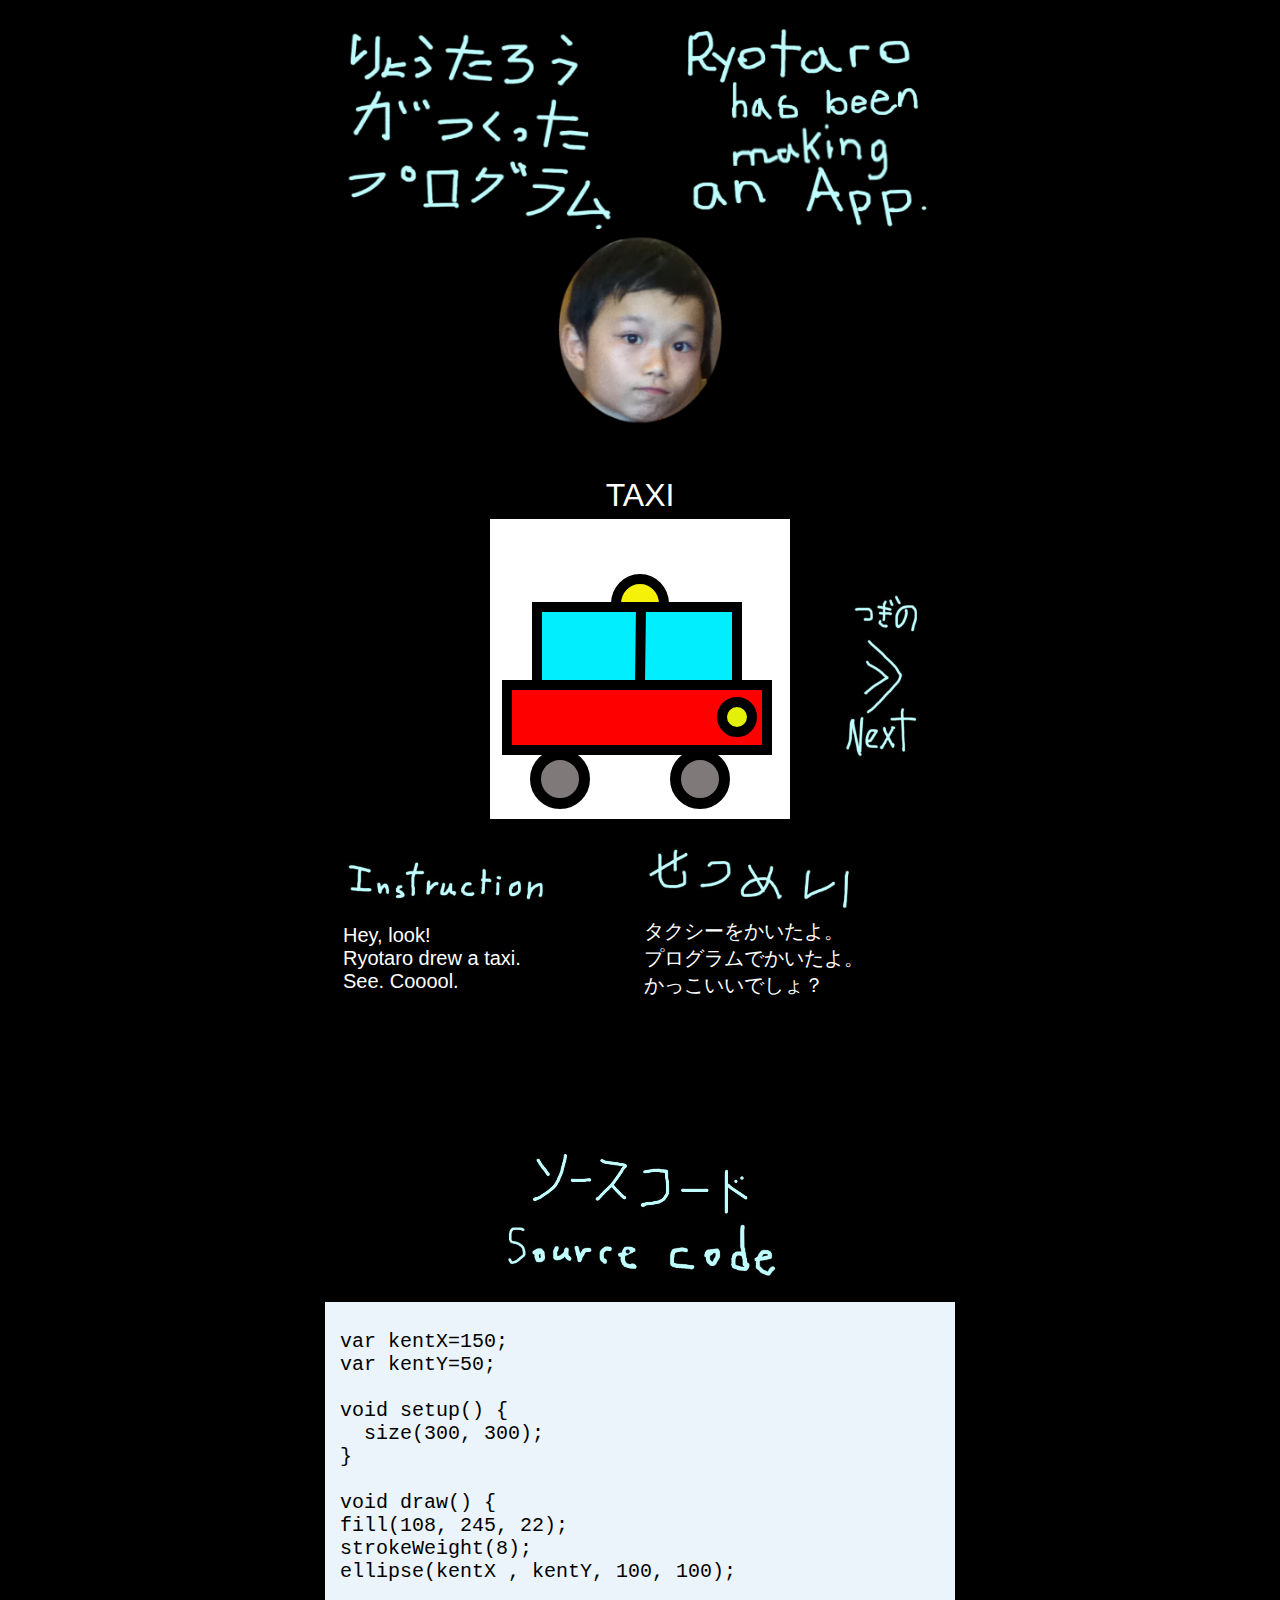
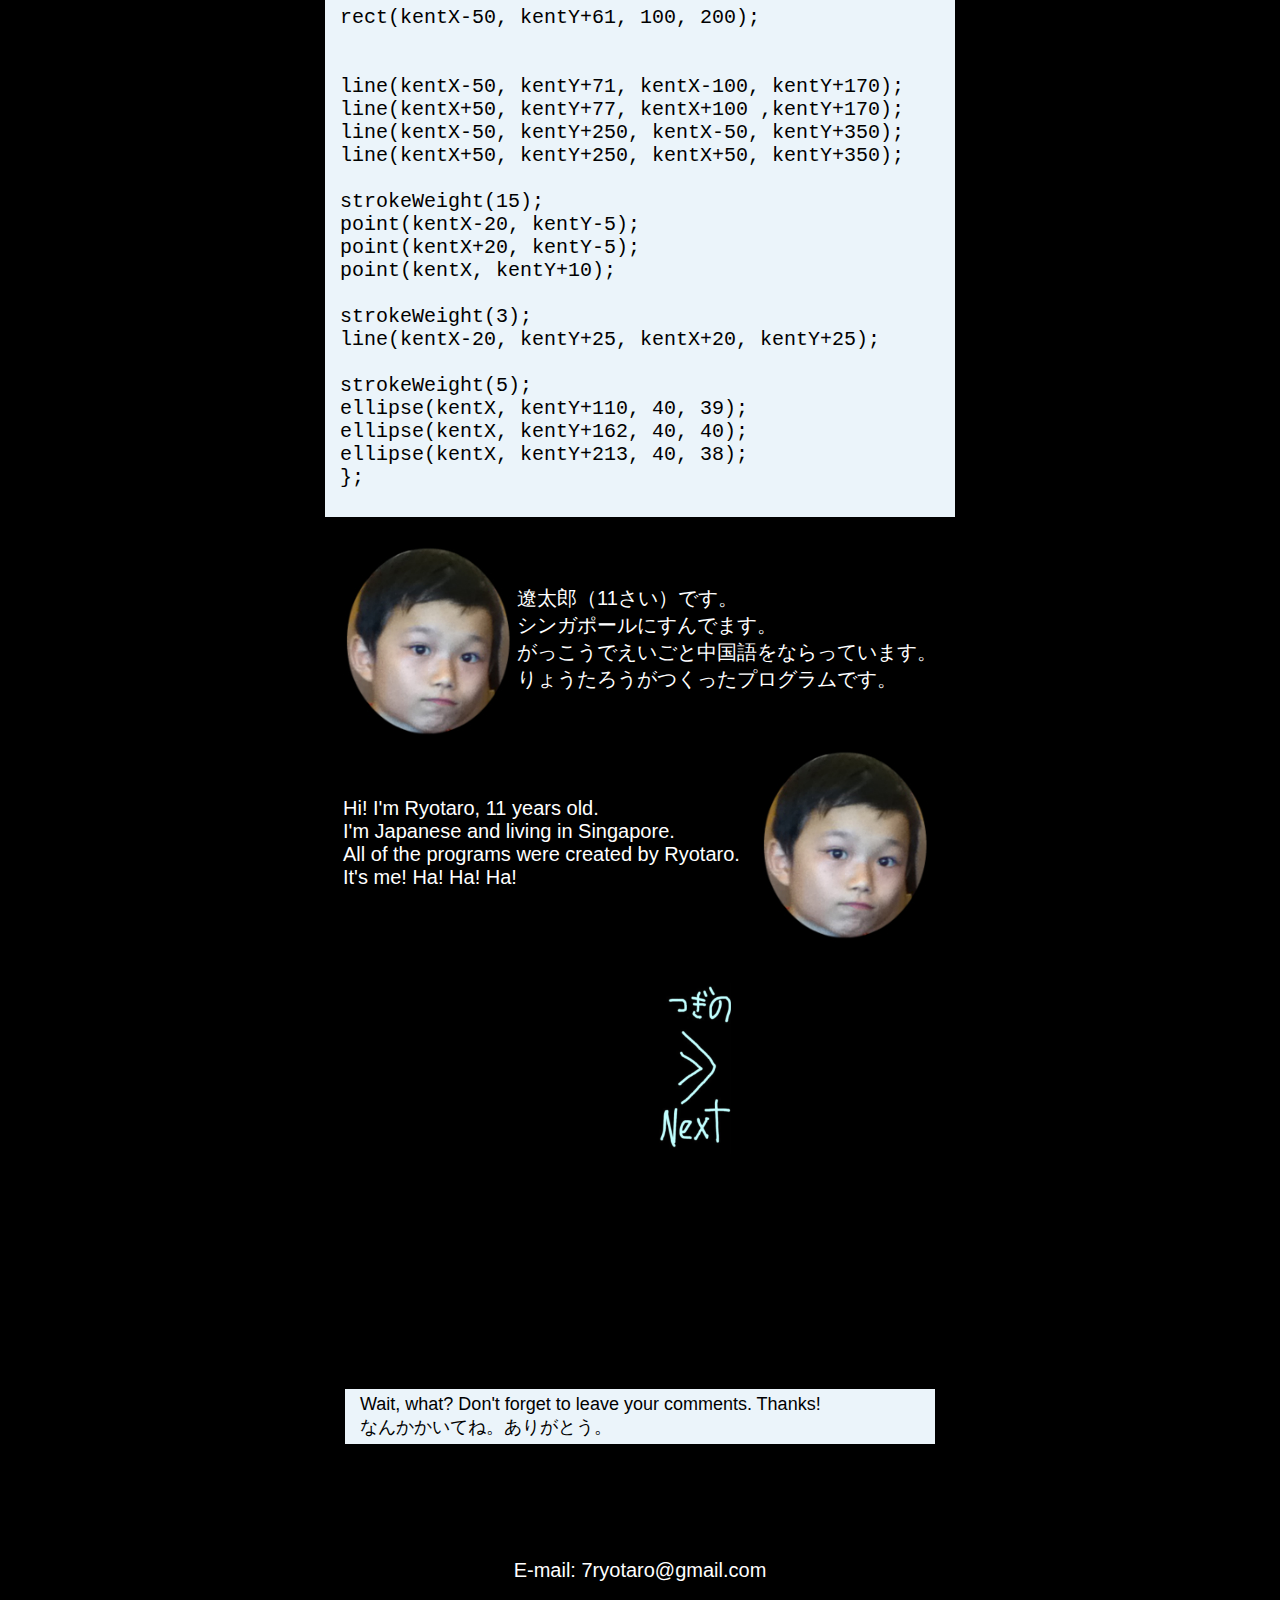
==== index.html @ 747b8746 "Update index.html" ====
<!DOCTYPE html PUBLIC "-//W3C//DTD XHTML 1.0 Transitional//EN" "http://www.w3.org/TR/xhtml1/DTD/xhtml1-transitional.dtd">
<html xmlns="http://www.w3.org/1999/xhtml">

<html>
<head>

<script async src="//pagead2.googlesyndication.com/pagead/js/adsbygoogle.js"></script>
<script>
  (adsbygoogle = window.adsbygoogle || []).push({
    google_ad_client: "ca-pub-7862148192867199",
    enable_page_level_ads: true
  });
</script>

<meta http-equiv="Content-Type" content="text/html; charset=UTF-8">
<script src="processing-1.4.1.js" type="text/javascript"></script>

<meta property="og:title" content="遼太郎（11さい）のつくったブログラム|Ryotaro has been making an App." />
<meta property="og:type" content="website" />
<meta property="og:url" content="http://7ryotaro.github.io/" />
<meta property="og:image" content="http://7ryotaro.github.io/ryotaro.jpg" />
<meta property="og:site_name" content="タクシー|TAXI" />
<meta property="og:description" content="遼太郎（９さい）のつくったブログラムだよ。|Ryotaro has been making an App. Let's take a look." />


<title>遼太郎（11さい）のつくったブログラム|Ryotaro has been making an App.</title>
</head>
<body bgcolor="#aaaaaa">

<div id="fb-root"></div>
<script>(function(d, s, id) {
  var js, fjs = d.getElementsByTagName(s)[0];
  if (d.getElementById(id)) return;
  js = d.createElement(s); js.id = id;
  js.src = "//connect.facebook.net/en_US/all.js#xfbml=1";
  fjs.parentNode.insertBefore(js, fjs);
}(document, 'script', 'facebook-jssdk'));</script>



<meta name="viewport" content="width=device-width, initial-scale=0.97, maximum-scale=0.97, user-scalable=no" />
<!-- iphone -->
<link href="style_iphone.css" rel="stylesheet" type="text/css" media="only screen and (min-width: 0px) and (max-width: 640px)" >

<link href="style_PC.css" rel="stylesheet" type="text/css" media="only screen and (min-width: 641px)" >

<!--[if IE]>
<link rel="stylesheet" type="text/css" href="style_IE.css">
<![endif]-->

<body link="#444444" vlink="#444444" alink="#ffffff">
<center>
<br>
<img src="title.png" class="title"><br>
<img src="ryotaro.jpg" class="Ryotaro">
<div class="p_title">TAXI</div>
</center>
<center>
<canvas datasrc="car1.pde" width="300" height="300"></canvas>

<br><br>
<table border="0" class="inst">
	<tr>
	<td class="instruction">
	<img src="instruction.png" class="img160">
	</td>
	<td class="border">
	</td>
	<td class="setsumei">
	<img src="setsumei.png" class="img160">
	</td>
	</tr>
	<tr>
	<td class="instruction">
	Hey, look!<br>
	Ryotaro drew a taxi.<br>
	See. Cooool.
	</td>
	<td class="border">
	</td>
	<td class="setsumei">
	タクシーをかいたよ。<br>
	プログラムでかいたよ。<br>
	かっこいいでしょ？
	</td>
	</tr>
</table>
</center>


<div class="section" id="orange">
	<div class="bdr">
	</div>
</div>
<div class="back">

</div>

<div class="next">
<a href="./2.html"><img src="next.png" class="i_nb"></a>
</div>
<br>
<center>
<script async src="//pagead2.googlesyndication.com/pagead/js/adsbygoogle.js"></script>
<!-- mobile -->
<ins class="adsbygoogle"
     style="display:inline-block;width:320px;height:100px"
     data-ad-client="ca-pub-7862148192867199"
     data-ad-slot="4728803460"></ins>
<script>
(adsbygoogle = window.adsbygoogle || []).push({});
</script>

<br><br>
<img src="sourcecodeJP.png"><br>
<img src="source-code.png"><br>
<pre class="code">

var kentX=150;
var kentY=50;

void setup() {
  size(300, 300);
}

void draw() {
fill(108, 245, 22);
strokeWeight(8);
ellipse(kentX , kentY, 100, 100);

rect(kentX-50, kentY+61, 100, 200);


line(kentX-50, kentY+71, kentX-100, kentY+170);
line(kentX+50, kentY+77, kentX+100 ,kentY+170);
line(kentX-50, kentY+250, kentX-50, kentY+350);
line(kentX+50, kentY+250, kentX+50, kentY+350);

strokeWeight(15);
point(kentX-20, kentY-5);
point(kentX+20, kentY-5);
point(kentX, kentY+10);

strokeWeight(3);
line(kentX-20, kentY+25, kentX+20, kentY+25);

strokeWeight(5);
ellipse(kentX, kentY+110, 40, 39);
ellipse(kentX, kentY+162, 40, 40);
ellipse(kentX, kentY+213, 40, 38);
};

</pre>

<table class="kentable">
	<tr>
		<td class="photo">
		<img src="ryotaro.jpg" class="Ryotaro">
		</td>
		<td class="comment">
		遼太郎（11さい）です。<BR>
		シンガポールにすんでます。<BR>
		がっこうでえいごと中国語をならっています。<BR>
		りょうたろうがつくったプログラムです。<BR>
		</td>
	</tr>
</table>
<table class="kentable">
	<tr>
		<td class="comment">
		Hi! I'm Ryotaro, 11 years old.<BR>
		I'm Japanese and living in Singapore.<BR>
		All of the programs were created by Ryotaro.<BR>
		It's me! Ha! Ha! Ha!<BR>
		</td>
		<td class="photo">
		<img src="ryotaro.jpg" class="Ryotaro">
		</td>
	</tr>
</table>

<div class="fb-like" data-href="http://7ryotaro.github.io/" data-layout="box_count" data-action="like" data-show-faces="true" data-share="false"></div>


<table>
	<tr>
		<td>
		
		</td>
		<td class="bdr2">
		</td>
		<td>
		<a href="./2.html"><img src="next.png" class="i_nb"></a>
		</td>
	</tr>
	<br>
</table>
<br><br>
<script async src="//pagead2.googlesyndication.com/pagead/js/adsbygoogle.js"></script>
<!-- mobile -->
<ins class="adsbygoogle"
     style="display:inline-block;width:320px;height:100px"
     data-ad-client="ca-pub-7862148192867199"
     data-ad-slot="4728803460"></ins>
<script>
(adsbygoogle = window.adsbygoogle || []).push({});
</script>

<br><br><br><br>
<div class="section" id="orange">
	<div class="cmm2">
Wait, what? Don't forget to leave your comments. Thanks!<br>
なんかかいてね。ありがとう。
	</div>
</div>
<br>
<div class="fb-comments" data-href="http://7ryotaro.github.io/" data-width="580" data-numposts="10" data-colorscheme="light"></div>

<br><br>
<!--
<a href="./index.html">1</a>
<a href="./2.html">2</a>
<a href="./3.html">3</a>
<a href="./4.html">4</a>
<a href="./5.html">5</a>
<a href="./6.html">6</a>
<a href="./7.html">7</a>
<a href="./8.html">8</a>
<a href="./9.html">9</a>
-->

<br><br>
E-mail: 7ryotaro@gmail.com
<br><br><br><br>
</center>

</center>


</body>
</html>
---- style_iphone.css ----
article, aside, details, figcaption, figure, footer, header, hgroup, nav, section { display: block; }
audio, canvas, video { display: inline-block; *display: inline; *zoom: 1; }
[hidden] { display: none; }

html { font-size: 100%; -webkit-text-size-adjust: 100%; -ms-text-size-adjust: 100%; height: 100%; width: 100%; min-width: 320px;}

html, button, input, select, textarea { font-family: "Arial Rounded MT Bold"; color: #222;
 }

body { margin: 0; background-color: #000000;
	font-family:"メイリオ", Meiryo,sans-serif,"ヒラギノ角ゴ ProN W3","Hiragino Kaku Gothic ProN","ヒラギノ角ゴ Pro W3","Hiragino Kaku Gothic Pro";
    font-size:20px;
    color: #8A0829;
    }


h1 {
	text-align: center;
	font-size: 40px;
	font-weight: normal; 
	font-style: normal;
	color: #8A0829;
}


.title {
	width: 300px;
}


.kento {
	width: 80px;
}

.p_title {
	text-align: center;
	font-size: 32px;
	font-weight: normal; 
	font-style: normal;
	color: #8A0829;
	padding-top: 50px;
	padding-bottom: 5px;
}


.back{
	position: absolute;
	top: 800px;
	left: 50%;
	margin-left: -140px;
}


.next{
	position: absolute;
	top: 800px;
	left: 50%;
	margin-left: 50px;
}

img.i_nb{
	width: 80px;
}

table.inst { 
	position: relative;
	width: 300px;
	top: 0px;
	border: 0px;
	}

table.inst td.instruction{
	width: 140px;
	font-size: 16px;
	vertical-align: top;
}

table.inst td.setsumei{
	width: 140px;
	font-size: 14px;
	vertical-align: top;
}

img.img160{
	width: 140px;
}

pre.code {
	width: 280px;
	color: #fff;
	text-align: left;
	font-size: 12px;
	background-color:#000000;
	padding: 5px 15px;
	}


.section#orange {
	width: 100%;
}


.bdr {
height: 160px;
}

table.kentable { 
	width: 300px;
	top: 0px;
	border: 0px;
	}

table.kentable td.photo{
	font-size: 14px;
}

table.kentable td.comment{
	font-size: 14px;
}

td.bdr2{
	width: 50px;
}

.cmm2 {
	background-color: #efefef;
	font-size: 14px;
	text-align: left;
	padding: 5px 15px;
	width: 260px;
}
---- style_PC.css ----
article, aside, details, figcaption, figure, footer, header, hgroup, nav, section { display: block; }
audio, canvas, video { display: inline-block; *display: inline; *zoom: 1; }
[hidden] { display: none; }

html { font-size: 100%; -webkit-text-size-adjust: 100%; -ms-text-size-adjust: 100%; height: 100%; width: 100%; min-width: 728px;}

html, button, input, select, textarea { font-family: "Arial Rounded MT Bold"; color: #222;
 }

body { margin: 0; background-color: #000000;
	font-family:"メイリオ", Meiryo,sans-serif,"ヒラギノ角ゴ ProN W3","Hiragino Kaku Gothic ProN","ヒラギノ角ゴ Pro W3","Hiragino Kaku Gothic Pro";
    font-size:20px;
    color: #ffffff;
    }


h1 {
	text-align: center;
	font-size: 40px;
	font-weight: normal; 
	font-style: normal;
	color: #ffffff;
}


.title {
	width: 616px;
}


.kento {
	width: 144px;
}

.p_title {
	text-align: center;
	font-size: 32px;
	font-weight: normal; 
	font-style: normal;
	color: #ffffff;
	padding-top: 50px;
	padding-bottom: 5px;
}


.back{
	position: absolute;
	top: 580px;
	left: 50%;
	margin-left: -300px;
	font-size: 20px;
}


.next{
	position: absolute;
	top: 580px;
	left: 50%;
	margin-left: 190px;
	font-size: 20px;
}


table.inst { 
	position: relative;
	width: 600px;
	top: 0px;
	border: 0px;
	}

table.inst td.instruction{
	width: 300px;
	font-size: 20px;
}

table.inst td.setsumei{
	width: 300px;
	font-size: 20px;
}

pre.code {
	width: 600px;
	color: #000;
	text-align: left;
	font-size: 20px;
	background-color:#EBF4FA;
	padding: 5px 15px;
	}

table.kentable { 
	width: 600px;
	top: 0px;
	border: 0px;
	}

table.kentable td.photo{
	font-size: 20px;
}

table.kentable td.comment{
	font-size: 20px;
}


td.bdr2{
	width: 100px;
}

.cmm2 {
	background-color: #EBF4FA;
	color: #000;
	font-size: 18px;
	text-align: left;
	padding: 5px 15px;
	width: 560px;
}
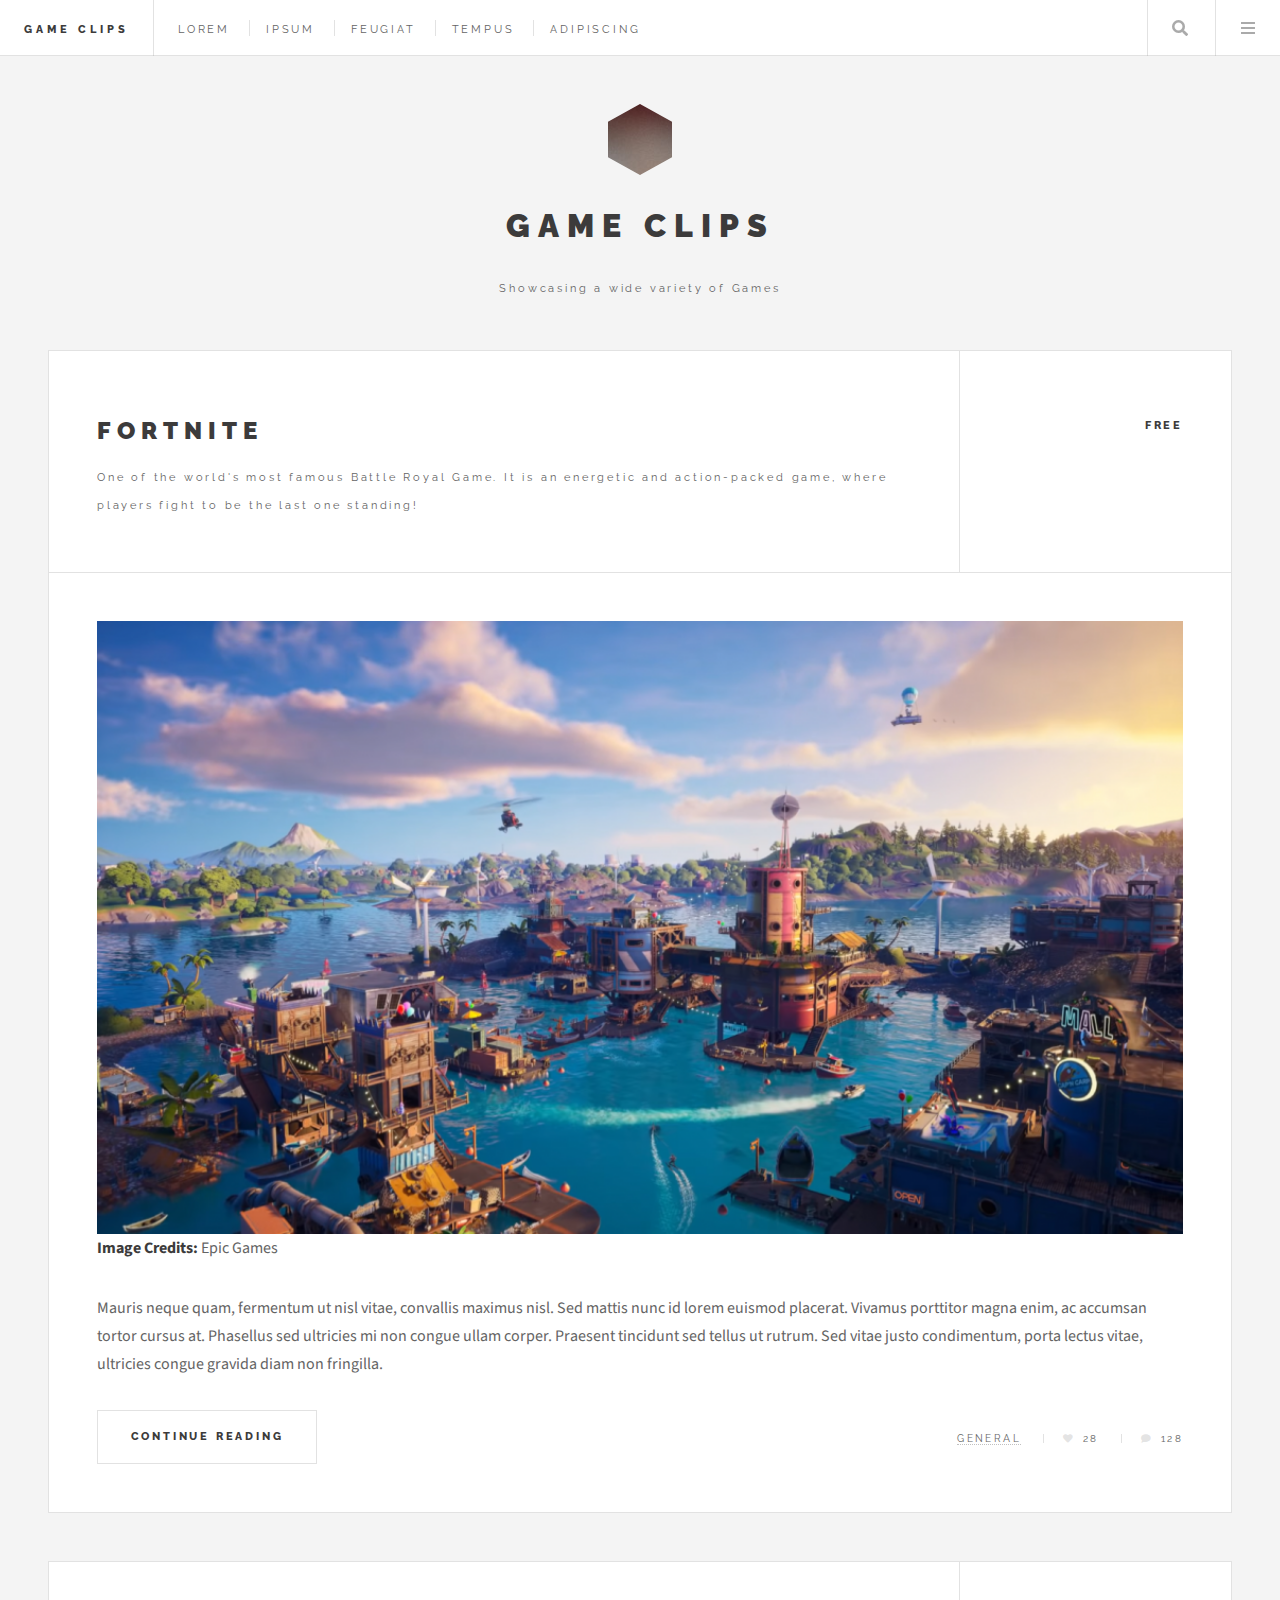
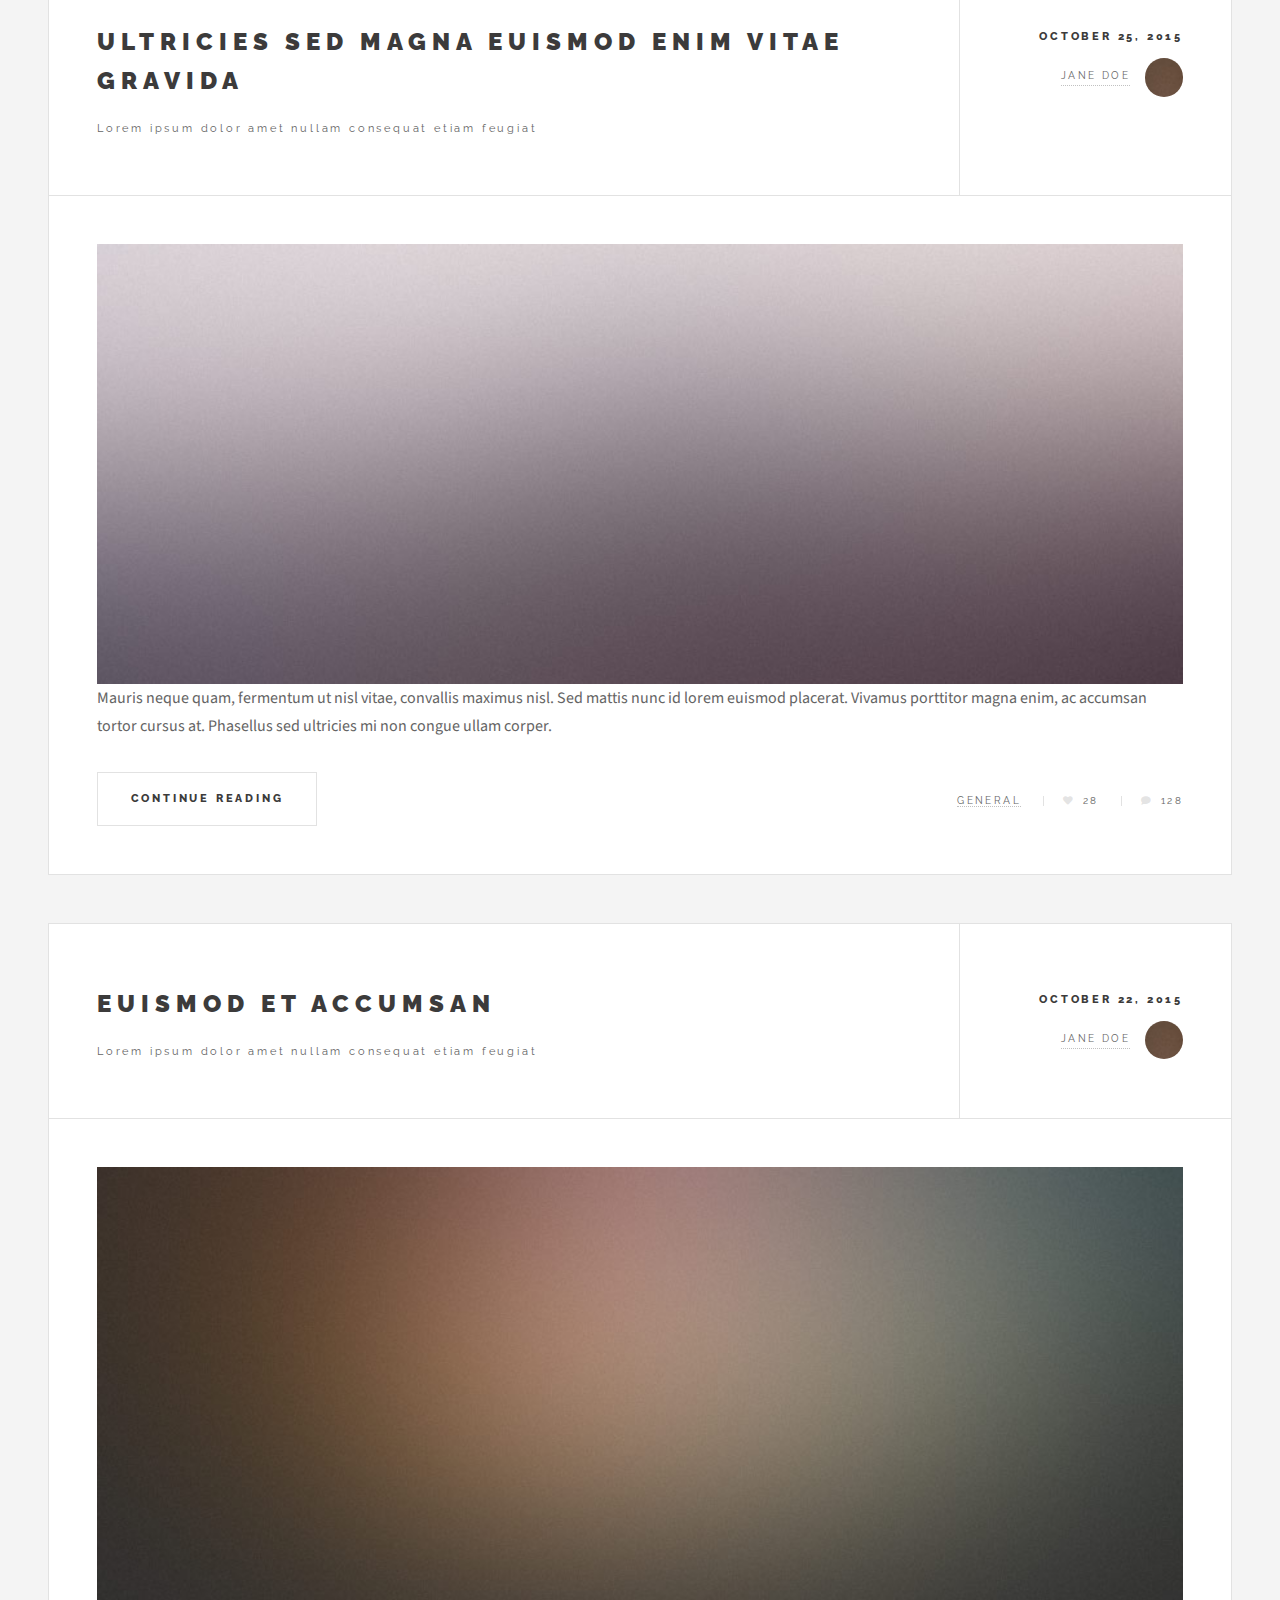
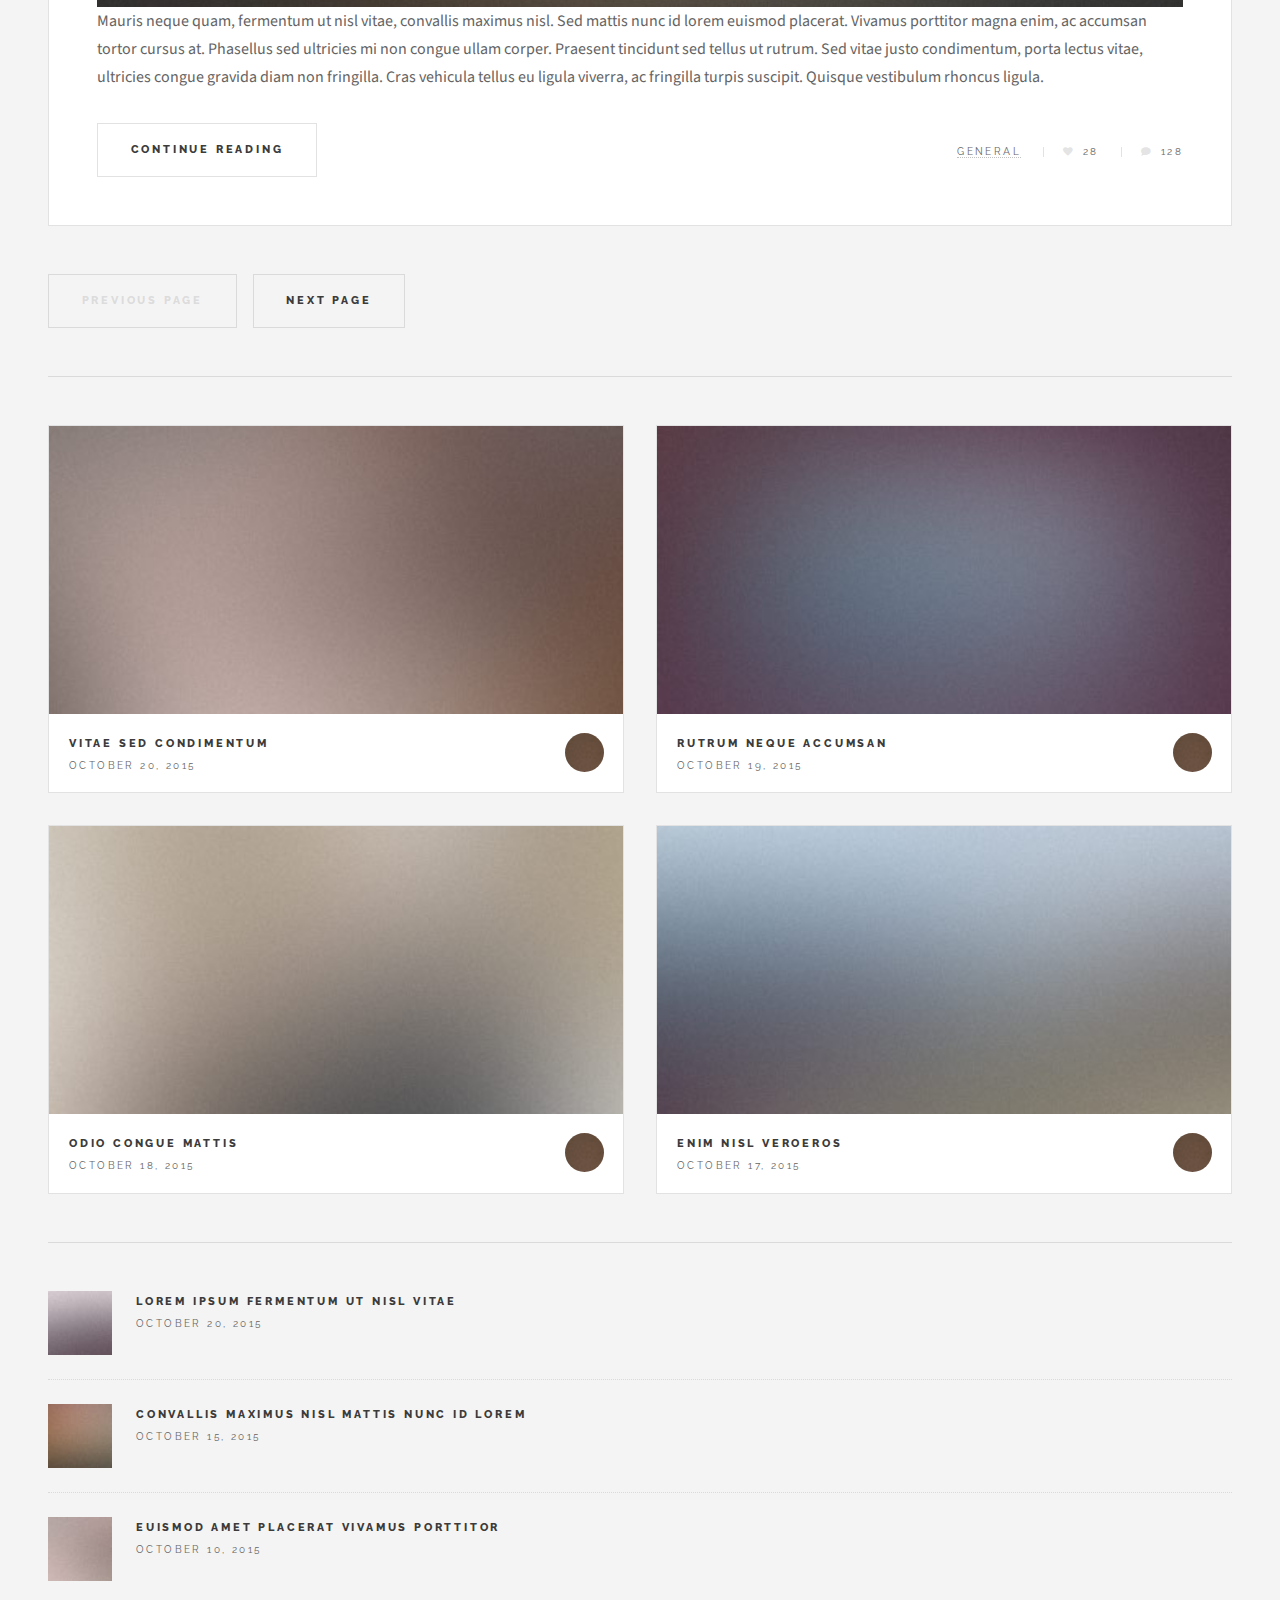
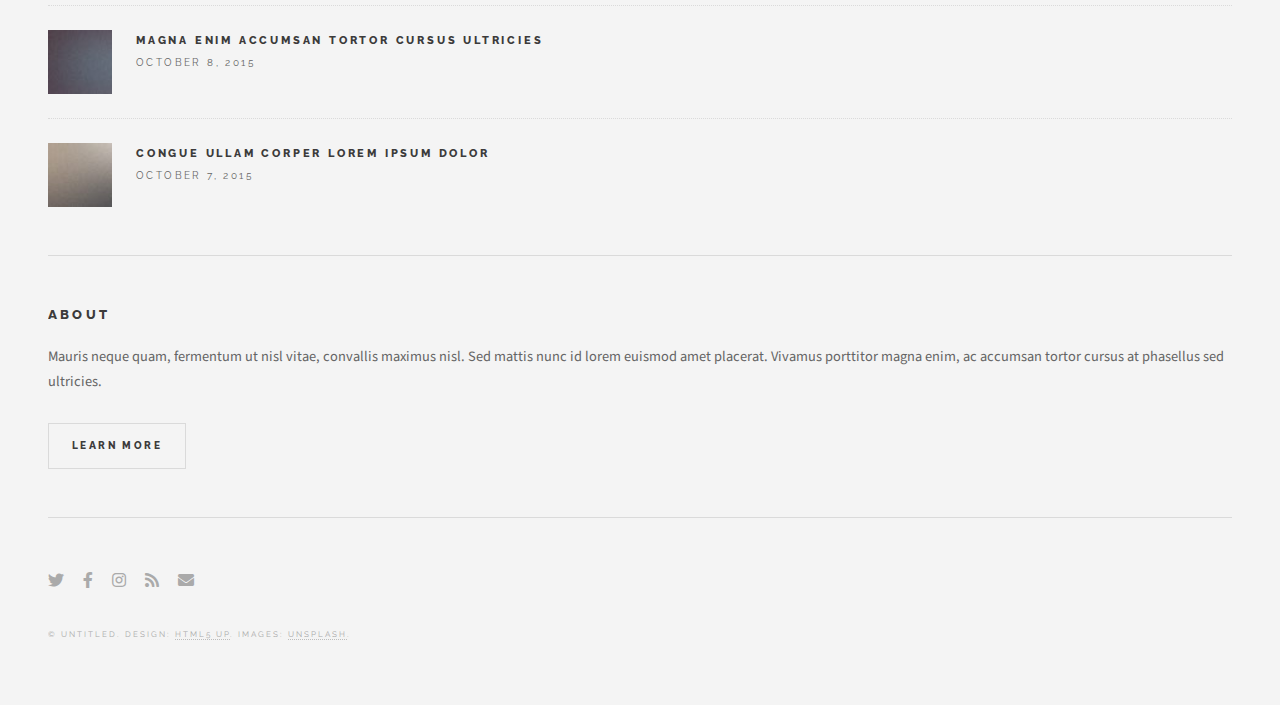
==== commit 78fc6a17: "Update Fortnite" ====
--- a/index.html
+++ b/index.html
@@ -1,242 +1,641 @@
-
-<!DOCTYPE html PUBLIC "-//W3C//DTD XHTML 1.0 Transitional//EN" "http://www.w3.org/TR/xhtml1/DTD/xhtml1-transitional.dtd">
-<html xmlns="http://www.w3.org/1999/xhtml">
-
+<!DOCTYPE HTML>
+<!--
+	Future Imperfect by HTML5 UP
+	html5up.net | @ajlkn
+	Free for personal and commercial use under the CCA 3.0 license (html5up.net/license)
+-->
 <html>
-<head>
-
-<script async src="//pagead2.googlesyndication.com/pagead/js/adsbygoogle.js"></script>
-<script>
-  (adsbygoogle = window.adsbygoogle || []).push({
-    google_ad_client: "ca-pub-7862148192867199",
-    enable_page_level_ads: true
-  });
-</script>
-
-<meta http-equiv="Content-Type" content="text/html; charset=UTF-8">
-<script src="processing-1.4.1.js" type="text/javascript"></script>
-
-<meta property="og:title" content="遼太郎（11さい）のつくったブログラム|Ryotaro has been making an App." />
-<meta property="og:type" content="website" />
-<meta property="og:url" content="http://7ryotaro.github.io/" />
-<meta property="og:image" content="http://7ryotaro.github.io/ryotaro.jpg" />
-<meta property="og:site_name" content="タクシー|TAXI" />
-<meta property="og:description" content="遼太郎（９さい）のつくったブログラムだよ。|Ryotaro has been making an App. Let's take a look." />
-
-
-<title>遼太郎（11さい）のつくったブログラム|Ryotaro has been making an App.</title>
-</head>
-<body bgcolor="#aaaaaa">
-
-<div id="fb-root"></div>
-<script>(function(d, s, id) {
-  var js, fjs = d.getElementsByTagName(s)[0];
-  if (d.getElementById(id)) return;
-  js = d.createElement(s); js.id = id;
-  js.src = "//connect.facebook.net/en_US/all.js#xfbml=1";
-  fjs.parentNode.insertBefore(js, fjs);
-}(document, 'script', 'facebook-jssdk'));</script>
-
-
-
-<meta name="viewport" content="width=device-width, initial-scale=0.97, maximum-scale=0.97, user-scalable=no" />
-<!-- iphone -->
-<link href="style_iphone.css" rel="stylesheet" type="text/css" media="only screen and (min-width: 0px) and (max-width: 640px)" >
-
-<link href="style_PC.css" rel="stylesheet" type="text/css" media="only screen and (min-width: 641px)" >
-
-<!--[if IE]>
-<link rel="stylesheet" type="text/css" href="style_IE.css">
-<![endif]-->
-
-<body link="#444444" vlink="#444444" alink="#ffffff">
-<center>
-<br>
-<img src="title.png" class="title"><br>
-<img src="ryotaro.jpg" class="Ryotaro">
-<div class="p_title">TAXI</div>
-</center>
-<center>
-<canvas datasrc="car1.pde" width="300" height="300"></canvas>
-
-<br><br>
-<table border="0" class="inst">
-	<tr>
-	<td class="instruction">
-	<img src="instruction.png" class="img160">
-	</td>
-	<td class="border">
-	</td>
-	<td class="setsumei">
-	<img src="setsumei.png" class="img160">
-	</td>
-	</tr>
-	<tr>
-	<td class="instruction">
-	Hey, look!<br>
-	Ryotaro drew a taxi.<br>
-	See. Cooool.
-	</td>
-	<td class="border">
-	</td>
-	<td class="setsumei">
-	タクシーをかいたよ。<br>
-	プログラムでかいたよ。<br>
-	かっこいいでしょ？
-	</td>
-	</tr>
-</table>
-</center>
-
-
-<div class="section" id="orange">
-	<div class="bdr">
-	</div>
-</div>
-<div class="back">
-
-</div>
-
-<div class="next">
-<a href="./2.html"><img src="next.png" class="i_nb"></a>
-</div>
-<br>
-<center>
-<script async src="//pagead2.googlesyndication.com/pagead/js/adsbygoogle.js"></script>
-<!-- mobile -->
-<ins class="adsbygoogle"
-     style="display:inline-block;width:320px;height:100px"
-     data-ad-client="ca-pub-7862148192867199"
-     data-ad-slot="4728803460"></ins>
-<script>
-(adsbygoogle = window.adsbygoogle || []).push({});
-</script>
-
-<br><br>
-<img src="sourcecodeJP.png"><br>
-<img src="source-code.png"><br>
-<pre class="code">
-
-var kentX=150;
-var kentY=50;
-
-void setup() {
-  size(300, 300);
+	<head>
+		<title>Game Clips</title>
+		<meta charset="utf-8" />
+		<meta name="viewport" content="width=device-width, initial-scale=1, user-scalable=no" />
+		<link rel="stylesheet" href="assets/css/main.css" />
+	</head>
+	<body class="is-preload">
+
+		<!-- Wrapper -->
+			<div id="wrapper">
+
+				<!-- Header -->
+					<header id="header">
+						<h1><a href="index.html">Game Clips</a></h1>
+						<nav class="links">
+							<ul>
+								<li><a href="#">Lorem</a></li>
+								<li><a href="#">Ipsum</a></li>
+								<li><a href="#">Feugiat</a></li>
+								<li><a href="#">Tempus</a></li>
+								<li><a href="#">Adipiscing</a></li>
+							</ul>
+						</nav>
+						<nav class="main">
+							<ul>
+								<li class="search">
+									<a class="fa-search" href="#search">Search</a>
+									<form id="search" method="get" action="#">
+										<input type="text" name="query" placeholder="Search" />
+									</form>
+								</li>
+								<li class="menu">
+									<a class="fa-bars" href="#menu">Menu</a>
+								</li>
+							</ul>
+						</nav>
+					</header>
+
+				<!-- Menu -->
+					<section id="menu">
+
+						<!-- Search -->
+							<section>
+								<form class="search" method="get" action="#">
+									<input type="text" name="query" placeholder="Search" />
+								</form>
+							</section>
+
+						<!-- Links -->
+							<section>
+								<ul class="links">
+									<li>
+										<a href="#">
+											<h3>Lorem ipsum</h3>
+											<p>Feugiat tempus veroeros dolor</p>
+										</a>
+									</li>
+									<li>
+										<a href="#">
+											<h3>Dolor sit amet</h3>
+											<p>Sed vitae justo condimentum</p>
+										</a>
+									</li>
+									<li>
+										<a href="#">
+											<h3>Feugiat veroeros</h3>
+											<p>Phasellus sed ultricies mi congue</p>
+										</a>
+									</li>
+									<li>
+										<a href="#">
+											<h3>Etiam sed consequat</h3>
+											<p>Porta lectus amet ultricies</p>
+										</a>
+									</li>
+								</ul>
+							</section>
+
+						<!-- Actions -->
+							<section>
+								<ul class="actions stacked">
+									<li><a href="#" class="button large fit">Log In</a></li>
+								</ul>
+							</section>
+
+					</section>
+
+				<!-- Main -->
+					<div id="main">
+
+						<!-- Post -->
+							<article class="post">
+								<header>
+									<div class="title">
+										<h2>Fortnite</h2>
+										<p>One of the world's most famous Battle Royal Game. It is an energetic and action-packed game, where players fight to be the last one standing!  </p>
+									</div>
+									<div class="meta">
+										<time class="published">Free</time>
+										
+									</div>
+								</header>
+								<a href="single.html" class="image featured"><img src="images/fnbg.png" alt="" /></a>
+								<p><b>Image Credits:</b> Epic Games</p>
+								<p>Mauris neque quam, fermentum ut nisl vitae, convallis maximus nisl. Sed mattis nunc id lorem euismod placerat. Vivamus porttitor magna enim, ac accumsan tortor cursus at. Phasellus sed ultricies mi non congue ullam corper. Praesent tincidunt sed tellus ut rutrum. Sed vitae justo condimentum, porta lectus vitae, ultricies congue gravida diam non fringilla.</p>
+								<footer>
+									<ul class="actions">
+										<li><a href="single.html" class="button large">Continue Reading</a></li>
+									</ul>
+									<ul class="stats">
+										<li><a href="#">General</a></li>
+										<li><a href="#" class="icon solid fa-heart">28</a></li>
+										<li><a href="#" class="icon solid fa-comment">128</a></li>
+									</ul>
+								</footer>
+							</article>
+
+						<!-- Post -->
+							<article class="post">
+								<header>
+									<div class="title">
+										<h2><a href="single.html">Ultricies sed magna euismod enim vitae gravida</a></h2>
+										<p>Lorem ipsum dolor amet nullam consequat etiam feugiat</p>
+									</div>
+									<div class="meta">
+										<time class="published" datetime="2015-10-25">October 25, 2015</time>
+										<a href="#" class="author"><span class="name">Jane Doe</span><img src="images/avatar.jpg" alt="" /></a>
+									</div>
+								</header>
+								<a href="single.html" class="image featured"><img src="images/pic02.jpg" alt="" /></a>
+								<p>Mauris neque quam, fermentum ut nisl vitae, convallis maximus nisl. Sed mattis nunc id lorem euismod placerat. Vivamus porttitor magna enim, ac accumsan tortor cursus at. Phasellus sed ultricies mi non congue ullam corper.</p>
+								<footer>
+									<ul class="actions">
+										<li><a href="single.html" class="button large">Continue Reading</a></li>
+									</ul>
+									<ul class="stats">
+										<li><a href="#">General</a></li>
+										<li><a href="#" class="icon solid fa-heart">28</a></li>
+										<li><a href="#" class="icon solid fa-comment">128</a></li>
+									</ul>
+								</footer>
+							</article>
+
+						<!-- Post -->
+							<article class="post">
+								<header>
+									<div class="title">
+										<h2><a href="single.html">Euismod et accumsan</a></h2>
+										<p>Lorem ipsum dolor amet nullam consequat etiam feugiat</p>
+									</div>
+									<div class="meta">
+										<time class="published" datetime="2015-10-22">October 22, 2015</time>
+										<a href="#" class="author"><span class="name">Jane Doe</span><img src="images/avatar.jpg" alt="" /></a>
+									</div>
+								</header>
+								<a href="single.html" class="image featured"><img src="images/pic03.jpg" alt="" /></a>
+								<p>Mauris neque quam, fermentum ut nisl vitae, convallis maximus nisl. Sed mattis nunc id lorem euismod placerat. Vivamus porttitor magna enim, ac accumsan tortor cursus at. Phasellus sed ultricies mi non congue ullam corper. Praesent tincidunt sed tellus ut rutrum. Sed vitae justo condimentum, porta lectus vitae, ultricies congue gravida diam non fringilla. Cras vehicula tellus eu ligula viverra, ac fringilla turpis suscipit. Quisque vestibulum rhoncus ligula.</p>
+								<footer>
+									<ul class="actions">
+										<li><a href="single.html" class="button large">Continue Reading</a></li>
+									</ul>
+									<ul class="stats">
+										<li><a href="#">General</a></li>
+										<li><a href="#" class="icon solid fa-heart">28</a></li>
+										<li><a href="#" class="icon solid fa-comment">128</a></li>
+									</ul>
+								</footer>
+							</article>
+
+						<!-- Post -->
+						<!--
+							<article class="post">
+								<header>
+									<div class="title">
+										<h2><a href="#">Elements</a></h2>
+										<p>Lorem ipsum dolor amet nullam consequat etiam feugiat</p>
+									</div>
+									<div class="meta">
+										<time class="published" datetime="2015-10-18">October 18, 2015</time>
+										<a href="#" class="author"><span class="name">Jane Doe</span><img src="images/avatar.jpg" alt="" /></a>
+									</div>
+								</header>
+
+								<section>
+									<h3>Text</h3>
+									<p>This is <b>bold</b> and this is <strong>strong</strong>. This is <i>italic</i> and this is <em>emphasized</em>.
+									This is <sup>superscript</sup> text and this is <sub>subscript</sub> text.
+									This is <u>underlined</u> and this is code: <code>for (;;) { ... }</code>. Finally, <a href="#">this is a link</a>.</p>
+									<hr />
+									<p>Nunc lacinia ante nunc ac lobortis. Interdum adipiscing gravida odio porttitor sem non mi integer non faucibus ornare mi ut ante amet placerat aliquet. Volutpat eu sed ante lacinia sapien lorem accumsan varius montes viverra nibh in adipiscing blandit tempus accumsan.</p>
+									<hr />
+									<h2>Heading Level 2</h2>
+									<h3>Heading Level 3</h3>
+									<h4>Heading Level 4</h4>
+									<hr />
+									<h4>Blockquote</h4>
+									<blockquote>Fringilla nisl. Donec accumsan interdum nisi, quis tincidunt felis sagittis eget tempus euismod. Vestibulum ante ipsum primis in faucibus vestibulum. Blandit adipiscing eu felis iaculis volutpat ac adipiscing accumsan faucibus. Vestibulum ante ipsum primis in faucibus lorem ipsum dolor sit amet nullam adipiscing eu felis.</blockquote>
+									<h4>Preformatted</h4>
+									<pre><code>i = 0;
+
+while (!deck.isInOrder()) {
+  print 'Iteration ' + i;
+  deck.shuffle();
+  i++;
 }
 
-void draw() {
-fill(108, 245, 22);
-strokeWeight(8);
-ellipse(kentX , kentY, 100, 100);
-
-rect(kentX-50, kentY+61, 100, 200);
-
-
-line(kentX-50, kentY+71, kentX-100, kentY+170);
-line(kentX+50, kentY+77, kentX+100 ,kentY+170);
-line(kentX-50, kentY+250, kentX-50, kentY+350);
-line(kentX+50, kentY+250, kentX+50, kentY+350);
-
-strokeWeight(15);
-point(kentX-20, kentY-5);
-point(kentX+20, kentY-5);
-point(kentX, kentY+10);
-
-strokeWeight(3);
-line(kentX-20, kentY+25, kentX+20, kentY+25);
-
-strokeWeight(5);
-ellipse(kentX, kentY+110, 40, 39);
-ellipse(kentX, kentY+162, 40, 40);
-ellipse(kentX, kentY+213, 40, 38);
-};
-
-</pre>
-
-<table class="kentable">
-	<tr>
-		<td class="photo">
-		<img src="ryotaro.jpg" class="Ryotaro">
-		</td>
-		<td class="comment">
-		遼太郎（11さい）です。<BR>
-		シンガポールにすんでます。<BR>
-		がっこうでえいごと中国語をならっています。<BR>
-		りょうたろうがつくったプログラムです。<BR>
-		</td>
-	</tr>
-</table>
-<table class="kentable">
-	<tr>
-		<td class="comment">
-		Hi! I'm Ryotaro, 11 years old.<BR>
-		I'm Japanese and living in Singapore.<BR>
-		All of the programs were created by Ryotaro.<BR>
-		It's me! Ha! Ha! Ha!<BR>
-		</td>
-		<td class="photo">
-		<img src="ryotaro.jpg" class="Ryotaro">
-		</td>
-	</tr>
-</table>
-
-<div class="fb-like" data-href="http://7ryotaro.github.io/" data-layout="box_count" data-action="like" data-show-faces="true" data-share="false"></div>
-
-
-<table>
-	<tr>
-		<td>
-		
-		</td>
-		<td class="bdr2">
-		</td>
-		<td>
-		<a href="./2.html"><img src="next.png" class="i_nb"></a>
-		</td>
-	</tr>
-	<br>
-</table>
-<br><br>
-<script async src="//pagead2.googlesyndication.com/pagead/js/adsbygoogle.js"></script>
-<!-- mobile -->
-<ins class="adsbygoogle"
-     style="display:inline-block;width:320px;height:100px"
-     data-ad-client="ca-pub-7862148192867199"
-     data-ad-slot="4728803460"></ins>
-<script>
-(adsbygoogle = window.adsbygoogle || []).push({});
-</script>
-
-<br><br><br><br>
-<div class="section" id="orange">
-	<div class="cmm2">
-Wait, what? Don't forget to leave your comments. Thanks!<br>
-なんかかいてね。ありがとう。
-	</div>
-</div>
-<br>
-<div class="fb-comments" data-href="http://7ryotaro.github.io/" data-width="580" data-numposts="10" data-colorscheme="light"></div>
-
-<br><br>
-<!--
-<a href="./index.html">1</a>
-<a href="./2.html">2</a>
-<a href="./3.html">3</a>
-<a href="./4.html">4</a>
-<a href="./5.html">5</a>
-<a href="./6.html">6</a>
-<a href="./7.html">7</a>
-<a href="./8.html">8</a>
-<a href="./9.html">9</a>
--->
-
-<br><br>
-E-mail: 7ryotaro@gmail.com
-<br><br><br><br>
-</center>
-
-</center>
-
-
-</body>
-</html>
+print 'It took ' + i + ' iterations to sort the deck.';</code></pre>
+								</section>
+
+								<section>
+									<h3>Lists</h3>
+									<div class="row">
+										<div class="col-6 col-12-medium">
+											<h4>Unordered</h4>
+											<ul>
+												<li>Dolor pulvinar etiam.</li>
+												<li>Sagittis adipiscing.</li>
+												<li>Felis enim feugiat.</li>
+											</ul>
+											<h4>Alternate</h4>
+											<ul class="alt">
+												<li>Dolor pulvinar etiam.</li>
+												<li>Sagittis adipiscing.</li>
+												<li>Felis enim feugiat.</li>
+											</ul>
+										</div>
+										<div class="col-6 col-12-medium">
+											<h4>Ordered</h4>
+											<ol>
+												<li>Dolor pulvinar etiam.</li>
+												<li>Etiam vel felis viverra.</li>
+												<li>Felis enim feugiat.</li>
+												<li>Dolor pulvinar etiam.</li>
+												<li>Etiam vel felis lorem.</li>
+												<li>Felis enim et feugiat.</li>
+											</ol>
+											<h4>Icons</h4>
+											<ul class="icons">
+												<li><a href="#" class="icon brands fa-twitter"><span class="label">Twitter</span></a></li>
+												<li><a href="#" class="icon brands fa-facebook-f"><span class="label">Facebook</span></a></li>
+												<li><a href="#" class="icon brands fa-instagram"><span class="label">Instagram</span></a></li>
+												<li><a href="#" class="icon brands fa-github"><span class="label">Github</span></a></li>
+											</ul>
+										</div>
+									</div>
+									<h3>Actions</h3>
+									<div class="row">
+										<div class="col-6 col-12-medium">
+											<ul class="actions">
+												<li><a href="#" class="button">Default</a></li>
+												<li><a href="#" class="button">Default</a></li>
+												<li><a href="#" class="button">Default</a></li>
+											</ul>
+											<ul class="actions small">
+												<li><a href="#" class="button small">Small</a></li>
+												<li><a href="#" class="button small">Small</a></li>
+												<li><a href="#" class="button small">Small</a></li>
+											</ul>
+											<ul class="actions stacked">
+												<li><a href="#" class="button">Default</a></li>
+												<li><a href="#" class="button">Default</a></li>
+												<li><a href="#" class="button">Default</a></li>
+											</ul>
+											<ul class="actions stacked">
+												<li><a href="#" class="button small">Small</a></li>
+												<li><a href="#" class="button small">Small</a></li>
+												<li><a href="#" class="button small">Small</a></li>
+											</ul>
+										</div>
+										<div class="col-6 col-12-medium">
+											<ul class="actions stacked">
+												<li><a href="#" class="button fit">Default</a></li>
+												<li><a href="#" class="button fit">Default</a></li>
+											</ul>
+											<ul class="actions stacked">
+												<li><a href="#" class="button small fit">Small</a></li>
+												<li><a href="#" class="button small fit">Small</a></li>
+											</ul>
+										</div>
+									</div>
+								</section>
+
+								<section>
+									<h3>Table</h3>
+									<h4>Default</h4>
+									<div class="table-wrapper">
+										<table>
+											<thead>
+												<tr>
+													<th>Name</th>
+													<th>Description</th>
+													<th>Price</th>
+												</tr>
+											</thead>
+											<tbody>
+												<tr>
+													<td>Item One</td>
+													<td>Ante turpis integer aliquet porttitor.</td>
+													<td>29.99</td>
+												</tr>
+												<tr>
+													<td>Item Two</td>
+													<td>Vis ac commodo adipiscing arcu aliquet.</td>
+													<td>19.99</td>
+												</tr>
+												<tr>
+													<td>Item Three</td>
+													<td> Morbi faucibus arcu accumsan lorem.</td>
+													<td>29.99</td>
+												</tr>
+												<tr>
+													<td>Item Four</td>
+													<td>Vitae integer tempus condimentum.</td>
+													<td>19.99</td>
+												</tr>
+												<tr>
+													<td>Item Five</td>
+													<td>Ante turpis integer aliquet porttitor.</td>
+													<td>29.99</td>
+												</tr>
+											</tbody>
+											<tfoot>
+												<tr>
+													<td colspan="2"></td>
+													<td>100.00</td>
+												</tr>
+											</tfoot>
+										</table>
+									</div>
+
+									<h4>Alternate</h4>
+									<div class="table-wrapper">
+										<table class="alt">
+											<thead>
+												<tr>
+													<th>Name</th>
+													<th>Description</th>
+													<th>Price</th>
+												</tr>
+											</thead>
+											<tbody>
+												<tr>
+													<td>Item One</td>
+													<td>Ante turpis integer aliquet porttitor.</td>
+													<td>29.99</td>
+												</tr>
+												<tr>
+													<td>Item Two</td>
+													<td>Vis ac commodo adipiscing arcu aliquet.</td>
+													<td>19.99</td>
+												</tr>
+												<tr>
+													<td>Item Three</td>
+													<td> Morbi faucibus arcu accumsan lorem.</td>
+													<td>29.99</td>
+												</tr>
+												<tr>
+													<td>Item Four</td>
+													<td>Vitae integer tempus condimentum.</td>
+													<td>19.99</td>
+												</tr>
+												<tr>
+													<td>Item Five</td>
+													<td>Ante turpis integer aliquet porttitor.</td>
+													<td>29.99</td>
+												</tr>
+											</tbody>
+											<tfoot>
+												<tr>
+													<td colspan="2"></td>
+													<td>100.00</td>
+												</tr>
+											</tfoot>
+										</table>
+									</div>
+								</section>
+
+								<section>
+									<h3>Buttons</h3>
+									<ul class="actions">
+										<li><a href="#" class="button large">Large</a></li>
+										<li><a href="#" class="button">Default</a></li>
+										<li><a href="#" class="button small">Small</a></li>
+									</ul>
+									<ul class="actions fit">
+										<li><a href="#" class="button fit">Fit</a></li>
+										<li><a href="#" class="button fit">Fit</a></li>
+										<li><a href="#" class="button fit">Fit</a></li>
+									</ul>
+									<ul class="actions fit small">
+										<li><a href="#" class="button fit small">Fit + Small</a></li>
+										<li><a href="#" class="button fit small">Fit + Small</a></li>
+										<li><a href="#" class="button fit small">Fit + Small</a></li>
+									</ul>
+									<ul class="actions">
+										<li><a href="#" class="button icon solid fa-download">Icon</a></li>
+										<li><a href="#" class="button icon solid fa-upload">Icon</a></li>
+										<li><a href="#" class="button icon solid fa-save">Icon</a></li>
+									</ul>
+									<ul class="actions">
+										<li><span class="button disabled">Disabled</span></li>
+										<li><span class="button disabled icon solid fa-download">Disabled</span></li>
+									</ul>
+								</section>
+
+								<section>
+									<h3>Form</h3>
+									<form method="post" action="#">
+										<div class="row gtr-uniform">
+											<div class="col-6 col-12-xsmall">
+												<input type="text" name="demo-name" id="demo-name" value="" placeholder="Name" />
+											</div>
+											<div class="col-6 col-12-xsmall">
+												<input type="email" name="demo-email" id="demo-email" value="" placeholder="Email" />
+											</div>
+											<div class="col-12">
+												<select name="demo-category" id="demo-category">
+													<option value="">- Category -</option>
+													<option value="1">Manufacturing</option>
+													<option value="1">Shipping</option>
+													<option value="1">Administration</option>
+													<option value="1">Human Resources</option>
+												</select>
+											</div>
+											<div class="col-4 col-12-small">
+												<input type="radio" id="demo-priority-low" name="demo-priority" checked>
+												<label for="demo-priority-low">Low</label>
+											</div>
+											<div class="col-4 col-12-small">
+												<input type="radio" id="demo-priority-normal" name="demo-priority">
+												<label for="demo-priority-normal">Normal</label>
+											</div>
+											<div class="col-4 col-12-small">
+												<input type="radio" id="demo-priority-high" name="demo-priority">
+												<label for="demo-priority-high">High</label>
+											</div>
+											<div class="col-6 col-12-small">
+												<input type="checkbox" id="demo-copy" name="demo-copy">
+												<label for="demo-copy">Email me a copy</label>
+											</div>
+											<div class="col-6 col-12-small">
+												<input type="checkbox" id="demo-human" name="demo-human" checked>
+												<label for="demo-human">Not a robot</label>
+											</div>
+											<div class="col-12">
+												<textarea name="demo-message" id="demo-message" placeholder="Enter your message" rows="6"></textarea>
+											</div>
+											<div class="col-12">
+												<ul class="actions">
+													<li><input type="submit" value="Send Message" /></li>
+													<li><input type="reset" value="Reset" /></li>
+												</ul>
+											</div>
+										</div>
+									</form>
+								</section>
+
+								<section>
+									<h3>Image</h3>
+									<h4>Fit</h4>
+									<div class="box alt">
+										<div class="row gtr-uniform">
+											<div class="col-12"><span class="image fit"><img src="images/pic02.jpg" alt="" /></span></div>
+											<div class="col-4"><span class="image fit"><img src="images/pic04.jpg" alt="" /></span></div>
+											<div class="col-4"><span class="image fit"><img src="images/pic05.jpg" alt="" /></span></div>
+											<div class="col-4"><span class="image fit"><img src="images/pic06.jpg" alt="" /></span></div>
+											<div class="col-4"><span class="image fit"><img src="images/pic06.jpg" alt="" /></span></div>
+											<div class="col-4"><span class="image fit"><img src="images/pic04.jpg" alt="" /></span></div>
+											<div class="col-4"><span class="image fit"><img src="images/pic05.jpg" alt="" /></span></div>
+											<div class="col-4"><span class="image fit"><img src="images/pic05.jpg" alt="" /></span></div>
+											<div class="col-4"><span class="image fit"><img src="images/pic06.jpg" alt="" /></span></div>
+											<div class="col-4"><span class="image fit"><img src="images/pic04.jpg" alt="" /></span></div>
+										</div>
+									</div>
+									<h4>Left &amp; Right</h4>
+									<p><span class="image left"><img src="images/pic07.jpg" alt="" /></span>Fringilla nisl. Donec accumsan interdum nisi, quis tincidunt felis sagittis eget. tempus euismod. Vestibulum ante ipsum primis in faucibus vestibulum. Blandit adipiscing eu felis iaculis volutpat ac adipiscing accumsan eu faucibus. Integer ac pellentesque praesent tincidunt felis sagittis eget. tempus euismod. Vestibulum ante ipsum primis in faucibus vestibulum. Blandit adipiscing eu felis iaculis volutpat ac adipiscing accumsan eu faucibus. Integer ac pellentesque praesent. Donec accumsan interdum nisi, quis tincidunt felis sagittis eget. tempus euismod. Vestibulum ante ipsum primis in faucibus vestibulum. Blandit adipiscing eu felis iaculis volutpat ac adipiscing accumsan eu faucibus. Integer ac pellentesque praesent tincidunt felis sagittis eget. tempus euismod. Vestibulum ante ipsum primis in faucibus vestibulum. Blandit adipiscing eu felis iaculis volutpat ac adipiscing accumsan eu faucibus. Integer ac pellentesque praesent. Blandit adipiscing eu felis iaculis volutpat ac adipiscing accumsan eu faucibus. Integer ac pellentesque praesent tincidunt felis sagittis eget. tempus euismod. Vestibulum ante ipsum primis in faucibus vestibulum. Blandit adipiscing eu felis iaculis volutpat ac adipiscing accumsan eu faucibus. Integer ac pellentesque praesent.</p>
+									<p><span class="image right"><img src="images/pic04.jpg" alt="" /></span>Fringilla nisl. Donec accumsan interdum nisi, quis tincidunt felis sagittis eget. tempus euismod. Vestibulum ante ipsum primis in faucibus vestibulum. Blandit adipiscing eu felis iaculis volutpat ac adipiscing accumsan eu faucibus. Integer ac pellentesque praesent tincidunt felis sagittis eget. tempus euismod. Vestibulum ante ipsum primis in faucibus vestibulum. Blandit adipiscing eu felis iaculis volutpat ac adipiscing accumsan eu faucibus. Integer ac pellentesque praesent. Donec accumsan interdum nisi, quis tincidunt felis sagittis eget. tempus euismod. Vestibulum ante ipsum primis in faucibus vestibulum. Blandit adipiscing eu felis iaculis volutpat ac adipiscing accumsan eu faucibus. Integer ac pellentesque praesent tincidunt felis sagittis eget. tempus euismod. Vestibulum ante ipsum primis in faucibus vestibulum. Blandit adipiscing eu felis iaculis volutpat ac adipiscing accumsan eu faucibus. Integer ac pellentesque praesent. Blandit adipiscing eu felis iaculis volutpat ac adipiscing accumsan eu faucibus. Integer ac pellentesque praesent tincidunt felis sagittis eget. tempus euismod. Vestibulum ante ipsum primis in faucibus vestibulum. Blandit adipiscing eu felis iaculis volutpat ac adipiscing accumsan eu faucibus. Integer ac pellentesque praesent.</p>
+								</section>
+
+							</article>
+						-->
+
+						<!-- Pagination -->
+							<ul class="actions pagination">
+								<li><a href="" class="disabled button large previous">Previous Page</a></li>
+								<li><a href="#" class="button large next">Next Page</a></li>
+							</ul>
+
+					</div>
+
+				<!-- Sidebar -->
+					<section id="sidebar">
+
+						<!-- Intro -->
+							<section id="intro">
+								<a href="#" class="logo"><img src="images/logo.jpg" alt="" /></a>
+								<header>
+									<h2>Game Clips</h2>
+									<p>Showcasing a wide variety of Games</p>
+								</header>
+							</section>
+
+						<!-- Mini Posts -->
+							<section>
+								<div class="mini-posts">
+
+									<!-- Mini Post -->
+										<article class="mini-post">
+											<header>
+												<h3><a href="single.html">Vitae sed condimentum</a></h3>
+												<time class="published" datetime="2015-10-20">October 20, 2015</time>
+												<a href="#" class="author"><img src="images/avatar.jpg" alt="" /></a>
+											</header>
+											<a href="single.html" class="image"><img src="images/pic04.jpg" alt="" /></a>
+										</article>
+
+									<!-- Mini Post -->
+										<article class="mini-post">
+											<header>
+												<h3><a href="single.html">Rutrum neque accumsan</a></h3>
+												<time class="published" datetime="2015-10-19">October 19, 2015</time>
+												<a href="#" class="author"><img src="images/avatar.jpg" alt="" /></a>
+											</header>
+											<a href="single.html" class="image"><img src="images/pic05.jpg" alt="" /></a>
+										</article>
+
+									<!-- Mini Post -->
+										<article class="mini-post">
+											<header>
+												<h3><a href="single.html">Odio congue mattis</a></h3>
+												<time class="published" datetime="2015-10-18">October 18, 2015</time>
+												<a href="#" class="author"><img src="images/avatar.jpg" alt="" /></a>
+											</header>
+											<a href="single.html" class="image"><img src="images/pic06.jpg" alt="" /></a>
+										</article>
+
+									<!-- Mini Post -->
+										<article class="mini-post">
+											<header>
+												<h3><a href="single.html">Enim nisl veroeros</a></h3>
+												<time class="published" datetime="2015-10-17">October 17, 2015</time>
+												<a href="#" class="author"><img src="images/avatar.jpg" alt="" /></a>
+											</header>
+											<a href="single.html" class="image"><img src="images/pic07.jpg" alt="" /></a>
+										</article>
+
+								</div>
+							</section>
+
+						<!-- Posts List -->
+							<section>
+								<ul class="posts">
+									<li>
+										<article>
+											<header>
+												<h3><a href="single.html">Lorem ipsum fermentum ut nisl vitae</a></h3>
+												<time class="published" datetime="2015-10-20">October 20, 2015</time>
+											</header>
+											<a href="single.html" class="image"><img src="images/pic08.jpg" alt="" /></a>
+										</article>
+									</li>
+									<li>
+										<article>
+											<header>
+												<h3><a href="single.html">Convallis maximus nisl mattis nunc id lorem</a></h3>
+												<time class="published" datetime="2015-10-15">October 15, 2015</time>
+											</header>
+											<a href="single.html" class="image"><img src="images/pic09.jpg" alt="" /></a>
+										</article>
+									</li>
+									<li>
+										<article>
+											<header>
+												<h3><a href="single.html">Euismod amet placerat vivamus porttitor</a></h3>
+												<time class="published" datetime="2015-10-10">October 10, 2015</time>
+											</header>
+											<a href="single.html" class="image"><img src="images/pic10.jpg" alt="" /></a>
+										</article>
+									</li>
+									<li>
+										<article>
+											<header>
+												<h3><a href="single.html">Magna enim accumsan tortor cursus ultricies</a></h3>
+												<time class="published" datetime="2015-10-08">October 8, 2015</time>
+											</header>
+											<a href="single.html" class="image"><img src="images/pic11.jpg" alt="" /></a>
+										</article>
+									</li>
+									<li>
+										<article>
+											<header>
+												<h3><a href="single.html">Congue ullam corper lorem ipsum dolor</a></h3>
+												<time class="published" datetime="2015-10-06">October 7, 2015</time>
+											</header>
+											<a href="single.html" class="image"><img src="images/pic12.jpg" alt="" /></a>
+										</article>
+									</li>
+								</ul>
+							</section>
+
+						<!-- About -->
+							<section class="blurb">
+								<h2>About</h2>
+								<p>Mauris neque quam, fermentum ut nisl vitae, convallis maximus nisl. Sed mattis nunc id lorem euismod amet placerat. Vivamus porttitor magna enim, ac accumsan tortor cursus at phasellus sed ultricies.</p>
+								<ul class="actions">
+									<li><a href="#" class="button">Learn More</a></li>
+								</ul>
+							</section>
+
+						<!-- Footer -->
+							<section id="footer">
+								<ul class="icons">
+									<li><a href="#" class="icon brands fa-twitter"><span class="label">Twitter</span></a></li>
+									<li><a href="#" class="icon brands fa-facebook-f"><span class="label">Facebook</span></a></li>
+									<li><a href="#" class="icon brands fa-instagram"><span class="label">Instagram</span></a></li>
+									<li><a href="#" class="icon solid fa-rss"><span class="label">RSS</span></a></li>
+									<li><a href="#" class="icon solid fa-envelope"><span class="label">Email</span></a></li>
+								</ul>
+								<p class="copyright">&copy; Untitled. Design: <a href="http://html5up.net">HTML5 UP</a>. Images: <a href="http://unsplash.com">Unsplash</a>.</p>
+							</section>
+
+					</section>
+
+			</div>
+
+		<!-- Scripts -->
+			<script src="assets/js/jquery.min.js"></script>
+			<script src="assets/js/browser.min.js"></script>
+			<script src="assets/js/breakpoints.min.js"></script>
+			<script src="assets/js/util.js"></script>
+			<script src="assets/js/main.js"></script>
+
+	</body>
+</html>--- a/assets/css/main.css
+++ b/assets/css/main.css
@@ -0,0 +1,3609 @@
+@import url(fontawesome-all.min.css);
+@import url("https://fonts.googleapis.com/css?family=Source+Sans+Pro:400,700|Raleway:400,800,900");
+
+/*
+	Future Imperfect by HTML5 UP
+	html5up.net | @ajlkn
+	Free for personal and commercial use under the CCA 3.0 license (html5up.net/license)
+*/
+
+html, body, div, span, applet, object,
+iframe, h1, h2, h3, h4, h5, h6, p, blockquote,
+pre, a, abbr, acronym, address, big, cite,
+code, del, dfn, em, img, ins, kbd, q, s, samp,
+small, strike, strong, sub, sup, tt, var, b,
+u, i, center, dl, dt, dd, ol, ul, li, fieldset,
+form, label, legend, table, caption, tbody,
+tfoot, thead, tr, th, td, article, aside,
+canvas, details, embed, figure, figcaption,
+footer, header, hgroup, menu, nav, output, ruby,
+section, summary, time, mark, audio, video {
+	margin: 0;
+	padding: 0;
+	border: 0;
+	font-size: 100%;
+	font: inherit;
+	vertical-align: baseline;}
+
+article, aside, details, figcaption, figure,
+footer, header, hgroup, menu, nav, section {
+	display: block;}
+
+body {
+	line-height: 1;
+}
+
+ol, ul {
+	list-style: none;
+}
+
+blockquote, q {
+	quotes: none;
+}
+
+	blockquote:before, blockquote:after, q:before, q:after {
+		content: '';
+		content: none;
+	}
+
+table {
+	border-collapse: collapse;
+	border-spacing: 0;
+}
+
+body {
+	-webkit-text-size-adjust: none;
+}
+
+mark {
+	background-color: transparent;
+	color: inherit;
+}
+
+input::-moz-focus-inner {
+	border: 0;
+	padding: 0;
+}
+
+input, select, textarea {
+	-moz-appearance: none;
+	-webkit-appearance: none;
+	-ms-appearance: none;
+	appearance: none;
+}
+
+/* Basic */
+
+	@-ms-viewport {
+		width: device-width;
+	}
+
+	body {
+		-ms-overflow-style: scrollbar;
+	}
+
+	@media screen and (max-width: 480px) {
+
+		html, body {
+			min-width: 320px;
+		}
+
+	}
+
+	html {
+		box-sizing: border-box;
+	}
+
+	*, *:before, *:after {
+		box-sizing: inherit;
+	}
+
+	body {
+		background: #f4f4f4;
+	}
+
+		body.is-preload *, body.is-preload *:before, body.is-preload *:after {
+			-moz-animation: none !important;
+			-webkit-animation: none !important;
+			-ms-animation: none !important;
+			animation: none !important;
+			-moz-transition: none !important;
+			-webkit-transition: none !important;
+			-ms-transition: none !important;
+			transition: none !important;
+		}
+
+/* Type */
+
+	body, input, select, textarea {
+		color: #646464;
+		font-family: "Source Sans Pro", Helvetica, sans-serif;
+		font-size: 14pt;
+		font-weight: 400;
+		line-height: 1.75;
+	}
+
+		@media screen and (max-width: 1680px) {
+
+			body, input, select, textarea {
+				font-size: 12pt;
+			}
+
+		}
+
+		@media screen and (max-width: 1280px) {
+
+			body, input, select, textarea {
+				font-size: 12pt;
+			}
+
+		}
+
+		@media screen and (max-width: 980px) {
+
+			body, input, select, textarea {
+				font-size: 12pt;
+			}
+
+		}
+
+		@media screen and (max-width: 736px) {
+
+			body, input, select, textarea {
+				font-size: 12pt;
+			}
+
+		}
+
+		@media screen and (max-width: 480px) {
+
+			body, input, select, textarea {
+				font-size: 12pt;
+			}
+
+		}
+
+	a {
+		-moz-transition: color 0.2s ease, border-bottom-color 0.2s ease;
+		-webkit-transition: color 0.2s ease, border-bottom-color 0.2s ease;
+		-ms-transition: color 0.2s ease, border-bottom-color 0.2s ease;
+		transition: color 0.2s ease, border-bottom-color 0.2s ease;
+		border-bottom: dotted 1px rgba(160, 160, 160, 0.65);
+		color: inherit;
+		text-decoration: none;
+	}
+
+		a:before {
+			-moz-transition: color 0.2s ease;
+			-webkit-transition: color 0.2s ease;
+			-ms-transition: color 0.2s ease;
+			transition: color 0.2s ease;
+		}
+
+		a:hover {
+			border-bottom-color: transparent;
+			color: #2ebaae !important;
+		}
+
+			a:hover:before {
+				color: #2ebaae !important;
+			}
+
+	strong, b {
+		color: #3c3b3b;
+		font-weight: 700;
+	}
+
+	em, i {
+		font-style: italic;
+	}
+
+	p {
+		margin: 0 0 2em 0;
+	}
+
+	h1, h2, h3, h4, h5, h6 {
+		color: #3c3b3b;
+		font-family: "Raleway", Helvetica, sans-serif;
+		font-weight: 800;
+		letter-spacing: 0.25em;
+		line-height: 1.65;
+		margin: 0 0 1em 0;
+		text-transform: uppercase;
+	}
+
+		h1 a, h2 a, h3 a, h4 a, h5 a, h6 a {
+			color: inherit;
+			border-bottom: 0;
+		}
+
+	h2 {
+		font-size: 1.1em;
+	}
+
+	h3 {
+		font-size: 0.9em;
+	}
+
+	h4 {
+		font-size: 0.7em;
+	}
+
+	h5 {
+		font-size: 0.7em;
+	}
+
+	h6 {
+		font-size: 0.7em;
+	}
+
+	sub {
+		font-size: 0.8em;
+		position: relative;
+		top: 0.5em;
+	}
+
+	sup {
+		font-size: 0.8em;
+		position: relative;
+		top: -0.5em;
+	}
+
+	blockquote {
+		border-left: solid 4px rgba(160, 160, 160, 0.3);
+		font-style: italic;
+		margin: 0 0 2em 0;
+		padding: 0.5em 0 0.5em 2em;
+	}
+
+	code {
+		background: rgba(160, 160, 160, 0.075);
+		border: solid 1px rgba(160, 160, 160, 0.3);
+		font-family: "Courier New", monospace;
+		font-size: 0.9em;
+		margin: 0 0.25em;
+		padding: 0.25em 0.65em;
+	}
+
+	pre {
+		-webkit-overflow-scrolling: touch;
+		font-family: "Courier New", monospace;
+		font-size: 0.9em;
+		margin: 0 0 2em 0;
+	}
+
+		pre code {
+			display: block;
+			line-height: 1.75em;
+			padding: 1em 1.5em;
+			overflow-x: auto;
+		}
+
+	hr {
+		border: 0;
+		border-bottom: solid 1px rgba(160, 160, 160, 0.3);
+		margin: 2em 0;
+	}
+
+		hr.major {
+			margin: 3em 0;
+		}
+
+	.align-left {
+		text-align: left;
+	}
+
+	.align-center {
+		text-align: center;
+	}
+
+	.align-right {
+		text-align: right;
+	}
+
+/* Row */
+
+	.row {
+		display: flex;
+		flex-wrap: wrap;
+		box-sizing: border-box;
+		align-items: stretch;
+	}
+
+		.row > * {
+			box-sizing: border-box;
+		}
+
+		.row.gtr-uniform > * > :last-child {
+			margin-bottom: 0;
+		}
+
+		.row.aln-left {
+			justify-content: flex-start;
+		}
+
+		.row.aln-center {
+			justify-content: center;
+		}
+
+		.row.aln-right {
+			justify-content: flex-end;
+		}
+
+		.row.aln-top {
+			align-items: flex-start;
+		}
+
+		.row.aln-middle {
+			align-items: center;
+		}
+
+		.row.aln-bottom {
+			align-items: flex-end;
+		}
+
+		.row > .imp {
+			order: -1;
+		}
+
+		.row > .col-1 {
+			width: 8.33333%;
+		}
+
+		.row > .off-1 {
+			margin-left: 8.33333%;
+		}
+
+		.row > .col-2 {
+			width: 16.66667%;
+		}
+
+		.row > .off-2 {
+			margin-left: 16.66667%;
+		}
+
+		.row > .col-3 {
+			width: 25%;
+		}
+
+		.row > .off-3 {
+			margin-left: 25%;
+		}
+
+		.row > .col-4 {
+			width: 33.33333%;
+		}
+
+		.row > .off-4 {
+			margin-left: 33.33333%;
+		}
+
+		.row > .col-5 {
+			width: 41.66667%;
+		}
+
+		.row > .off-5 {
+			margin-left: 41.66667%;
+		}
+
+		.row > .col-6 {
+			width: 50%;
+		}
+
+		.row > .off-6 {
+			margin-left: 50%;
+		}
+
+		.row > .col-7 {
+			width: 58.33333%;
+		}
+
+		.row > .off-7 {
+			margin-left: 58.33333%;
+		}
+
+		.row > .col-8 {
+			width: 66.66667%;
+		}
+
+		.row > .off-8 {
+			margin-left: 66.66667%;
+		}
+
+		.row > .col-9 {
+			width: 75%;
+		}
+
+		.row > .off-9 {
+			margin-left: 75%;
+		}
+
+		.row > .col-10 {
+			width: 83.33333%;
+		}
+
+		.row > .off-10 {
+			margin-left: 83.33333%;
+		}
+
+		.row > .col-11 {
+			width: 91.66667%;
+		}
+
+		.row > .off-11 {
+			margin-left: 91.66667%;
+		}
+
+		.row > .col-12 {
+			width: 100%;
+		}
+
+		.row > .off-12 {
+			margin-left: 100%;
+		}
+
+		.row.gtr-0 {
+			margin-top: 0;
+			margin-left: 0em;
+		}
+
+			.row.gtr-0 > * {
+				padding: 0 0 0 0em;
+			}
+
+			.row.gtr-0.gtr-uniform {
+				margin-top: 0em;
+			}
+
+				.row.gtr-0.gtr-uniform > * {
+					padding-top: 0em;
+				}
+
+		.row.gtr-25 {
+			margin-top: 0;
+			margin-left: -0.25em;
+		}
+
+			.row.gtr-25 > * {
+				padding: 0 0 0 0.25em;
+			}
+
+			.row.gtr-25.gtr-uniform {
+				margin-top: -0.25em;
+			}
+
+				.row.gtr-25.gtr-uniform > * {
+					padding-top: 0.25em;
+				}
+
+		.row.gtr-50 {
+			margin-top: 0;
+			margin-left: -0.5em;
+		}
+
+			.row.gtr-50 > * {
+				padding: 0 0 0 0.5em;
+			}
+
+			.row.gtr-50.gtr-uniform {
+				margin-top: -0.5em;
+			}
+
+				.row.gtr-50.gtr-uniform > * {
+					padding-top: 0.5em;
+				}
+
+		.row {
+			margin-top: 0;
+			margin-left: -1em;
+		}
+
+			.row > * {
+				padding: 0 0 0 1em;
+			}
+
+			.row.gtr-uniform {
+				margin-top: -1em;
+			}
+
+				.row.gtr-uniform > * {
+					padding-top: 1em;
+				}
+
+		.row.gtr-150 {
+			margin-top: 0;
+			margin-left: -1.5em;
+		}
+
+			.row.gtr-150 > * {
+				padding: 0 0 0 1.5em;
+			}
+
+			.row.gtr-150.gtr-uniform {
+				margin-top: -1.5em;
+			}
+
+				.row.gtr-150.gtr-uniform > * {
+					padding-top: 1.5em;
+				}
+
+		.row.gtr-200 {
+			margin-top: 0;
+			margin-left: -2em;
+		}
+
+			.row.gtr-200 > * {
+				padding: 0 0 0 2em;
+			}
+
+			.row.gtr-200.gtr-uniform {
+				margin-top: -2em;
+			}
+
+				.row.gtr-200.gtr-uniform > * {
+					padding-top: 2em;
+				}
+
+		@media screen and (max-width: 1680px) {
+
+			.row {
+				display: flex;
+				flex-wrap: wrap;
+				box-sizing: border-box;
+				align-items: stretch;
+			}
+
+				.row > * {
+					box-sizing: border-box;
+				}
+
+				.row.gtr-uniform > * > :last-child {
+					margin-bottom: 0;
+				}
+
+				.row.aln-left {
+					justify-content: flex-start;
+				}
+
+				.row.aln-center {
+					justify-content: center;
+				}
+
+				.row.aln-right {
+					justify-content: flex-end;
+				}
+
+				.row.aln-top {
+					align-items: flex-start;
+				}
+
+				.row.aln-middle {
+					align-items: center;
+				}
+
+				.row.aln-bottom {
+					align-items: flex-end;
+				}
+
+				.row > .imp-xlarge {
+					order: -1;
+				}
+
+				.row > .col-1-xlarge {
+					width: 8.33333%;
+				}
+
+				.row > .off-1-xlarge {
+					margin-left: 8.33333%;
+				}
+
+				.row > .col-2-xlarge {
+					width: 16.66667%;
+				}
+
+				.row > .off-2-xlarge {
+					margin-left: 16.66667%;
+				}
+
+				.row > .col-3-xlarge {
+					width: 25%;
+				}
+
+				.row > .off-3-xlarge {
+					margin-left: 25%;
+				}
+
+				.row > .col-4-xlarge {
+					width: 33.33333%;
+				}
+
+				.row > .off-4-xlarge {
+					margin-left: 33.33333%;
+				}
+
+				.row > .col-5-xlarge {
+					width: 41.66667%;
+				}
+
+				.row > .off-5-xlarge {
+					margin-left: 41.66667%;
+				}
+
+				.row > .col-6-xlarge {
+					width: 50%;
+				}
+
+				.row > .off-6-xlarge {
+					margin-left: 50%;
+				}
+
+				.row > .col-7-xlarge {
+					width: 58.33333%;
+				}
+
+				.row > .off-7-xlarge {
+					margin-left: 58.33333%;
+				}
+
+				.row > .col-8-xlarge {
+					width: 66.66667%;
+				}
+
+				.row > .off-8-xlarge {
+					margin-left: 66.66667%;
+				}
+
+				.row > .col-9-xlarge {
+					width: 75%;
+				}
+
+				.row > .off-9-xlarge {
+					margin-left: 75%;
+				}
+
+				.row > .col-10-xlarge {
+					width: 83.33333%;
+				}
+
+				.row > .off-10-xlarge {
+					margin-left: 83.33333%;
+				}
+
+				.row > .col-11-xlarge {
+					width: 91.66667%;
+				}
+
+				.row > .off-11-xlarge {
+					margin-left: 91.66667%;
+				}
+
+				.row > .col-12-xlarge {
+					width: 100%;
+				}
+
+				.row > .off-12-xlarge {
+					margin-left: 100%;
+				}
+
+				.row.gtr-0 {
+					margin-top: 0;
+					margin-left: 0em;
+				}
+
+					.row.gtr-0 > * {
+						padding: 0 0 0 0em;
+					}
+
+					.row.gtr-0.gtr-uniform {
+						margin-top: 0em;
+					}
+
+						.row.gtr-0.gtr-uniform > * {
+							padding-top: 0em;
+						}
+
+				.row.gtr-25 {
+					margin-top: 0;
+					margin-left: -0.25em;
+				}
+
+					.row.gtr-25 > * {
+						padding: 0 0 0 0.25em;
+					}
+
+					.row.gtr-25.gtr-uniform {
+						margin-top: -0.25em;
+					}
+
+						.row.gtr-25.gtr-uniform > * {
+							padding-top: 0.25em;
+						}
+
+				.row.gtr-50 {
+					margin-top: 0;
+					margin-left: -0.5em;
+				}
+
+					.row.gtr-50 > * {
+						padding: 0 0 0 0.5em;
+					}
+
+					.row.gtr-50.gtr-uniform {
+						margin-top: -0.5em;
+					}
+
+						.row.gtr-50.gtr-uniform > * {
+							padding-top: 0.5em;
+						}
+
+				.row {
+					margin-top: 0;
+					margin-left: -1em;
+				}
+
+					.row > * {
+						padding: 0 0 0 1em;
+					}
+
+					.row.gtr-uniform {
+						margin-top: -1em;
+					}
+
+						.row.gtr-uniform > * {
+							padding-top: 1em;
+						}
+
+				.row.gtr-150 {
+					margin-top: 0;
+					margin-left: -1.5em;
+				}
+
+					.row.gtr-150 > * {
+						padding: 0 0 0 1.5em;
+					}
+
+					.row.gtr-150.gtr-uniform {
+						margin-top: -1.5em;
+					}
+
+						.row.gtr-150.gtr-uniform > * {
+							padding-top: 1.5em;
+						}
+
+				.row.gtr-200 {
+					margin-top: 0;
+					margin-left: -2em;
+				}
+
+					.row.gtr-200 > * {
+						padding: 0 0 0 2em;
+					}
+
+					.row.gtr-200.gtr-uniform {
+						margin-top: -2em;
+					}
+
+						.row.gtr-200.gtr-uniform > * {
+							padding-top: 2em;
+						}
+
+		}
+
+		@media screen and (max-width: 1280px) {
+
+			.row {
+				display: flex;
+				flex-wrap: wrap;
+				box-sizing: border-box;
+				align-items: stretch;
+			}
+
+				.row > * {
+					box-sizing: border-box;
+				}
+
+				.row.gtr-uniform > * > :last-child {
+					margin-bottom: 0;
+				}
+
+				.row.aln-left {
+					justify-content: flex-start;
+				}
+
+				.row.aln-center {
+					justify-content: center;
+				}
+
+				.row.aln-right {
+					justify-content: flex-end;
+				}
+
+				.row.aln-top {
+					align-items: flex-start;
+				}
+
+				.row.aln-middle {
+					align-items: center;
+				}
+
+				.row.aln-bottom {
+					align-items: flex-end;
+				}
+
+				.row > .imp-large {
+					order: -1;
+				}
+
+				.row > .col-1-large {
+					width: 8.33333%;
+				}
+
+				.row > .off-1-large {
+					margin-left: 8.33333%;
+				}
+
+				.row > .col-2-large {
+					width: 16.66667%;
+				}
+
+				.row > .off-2-large {
+					margin-left: 16.66667%;
+				}
+
+				.row > .col-3-large {
+					width: 25%;
+				}
+
+				.row > .off-3-large {
+					margin-left: 25%;
+				}
+
+				.row > .col-4-large {
+					width: 33.33333%;
+				}
+
+				.row > .off-4-large {
+					margin-left: 33.33333%;
+				}
+
+				.row > .col-5-large {
+					width: 41.66667%;
+				}
+
+				.row > .off-5-large {
+					margin-left: 41.66667%;
+				}
+
+				.row > .col-6-large {
+					width: 50%;
+				}
+
+				.row > .off-6-large {
+					margin-left: 50%;
+				}
+
+				.row > .col-7-large {
+					width: 58.33333%;
+				}
+
+				.row > .off-7-large {
+					margin-left: 58.33333%;
+				}
+
+				.row > .col-8-large {
+					width: 66.66667%;
+				}
+
+				.row > .off-8-large {
+					margin-left: 66.66667%;
+				}
+
+				.row > .col-9-large {
+					width: 75%;
+				}
+
+				.row > .off-9-large {
+					margin-left: 75%;
+				}
+
+				.row > .col-10-large {
+					width: 83.33333%;
+				}
+
+				.row > .off-10-large {
+					margin-left: 83.33333%;
+				}
+
+				.row > .col-11-large {
+					width: 91.66667%;
+				}
+
+				.row > .off-11-large {
+					margin-left: 91.66667%;
+				}
+
+				.row > .col-12-large {
+					width: 100%;
+				}
+
+				.row > .off-12-large {
+					margin-left: 100%;
+				}
+
+				.row.gtr-0 {
+					margin-top: 0;
+					margin-left: 0em;
+				}
+
+					.row.gtr-0 > * {
+						padding: 0 0 0 0em;
+					}
+
+					.row.gtr-0.gtr-uniform {
+						margin-top: 0em;
+					}
+
+						.row.gtr-0.gtr-uniform > * {
+							padding-top: 0em;
+						}
+
+				.row.gtr-25 {
+					margin-top: 0;
+					margin-left: -0.25em;
+				}
+
+					.row.gtr-25 > * {
+						padding: 0 0 0 0.25em;
+					}
+
+					.row.gtr-25.gtr-uniform {
+						margin-top: -0.25em;
+					}
+
+						.row.gtr-25.gtr-uniform > * {
+							padding-top: 0.25em;
+						}
+
+				.row.gtr-50 {
+					margin-top: 0;
+					margin-left: -0.5em;
+				}
+
+					.row.gtr-50 > * {
+						padding: 0 0 0 0.5em;
+					}
+
+					.row.gtr-50.gtr-uniform {
+						margin-top: -0.5em;
+					}
+
+						.row.gtr-50.gtr-uniform > * {
+							padding-top: 0.5em;
+						}
+
+				.row {
+					margin-top: 0;
+					margin-left: -1em;
+				}
+
+					.row > * {
+						padding: 0 0 0 1em;
+					}
+
+					.row.gtr-uniform {
+						margin-top: -1em;
+					}
+
+						.row.gtr-uniform > * {
+							padding-top: 1em;
+						}
+
+				.row.gtr-150 {
+					margin-top: 0;
+					margin-left: -1.5em;
+				}
+
+					.row.gtr-150 > * {
+						padding: 0 0 0 1.5em;
+					}
+
+					.row.gtr-150.gtr-uniform {
+						margin-top: -1.5em;
+					}
+
+						.row.gtr-150.gtr-uniform > * {
+							padding-top: 1.5em;
+						}
+
+				.row.gtr-200 {
+					margin-top: 0;
+					margin-left: -2em;
+				}
+
+					.row.gtr-200 > * {
+						padding: 0 0 0 2em;
+					}
+
+					.row.gtr-200.gtr-uniform {
+						margin-top: -2em;
+					}
+
+						.row.gtr-200.gtr-uniform > * {
+							padding-top: 2em;
+						}
+
+		}
+
+		@media screen and (max-width: 980px) {
+
+			.row {
+				display: flex;
+				flex-wrap: wrap;
+				box-sizing: border-box;
+				align-items: stretch;
+			}
+
+				.row > * {
+					box-sizing: border-box;
+				}
+
+				.row.gtr-uniform > * > :last-child {
+					margin-bottom: 0;
+				}
+
+				.row.aln-left {
+					justify-content: flex-start;
+				}
+
+				.row.aln-center {
+					justify-content: center;
+				}
+
+				.row.aln-right {
+					justify-content: flex-end;
+				}
+
+				.row.aln-top {
+					align-items: flex-start;
+				}
+
+				.row.aln-middle {
+					align-items: center;
+				}
+
+				.row.aln-bottom {
+					align-items: flex-end;
+				}
+
+				.row > .imp-medium {
+					order: -1;
+				}
+
+				.row > .col-1-medium {
+					width: 8.33333%;
+				}
+
+				.row > .off-1-medium {
+					margin-left: 8.33333%;
+				}
+
+				.row > .col-2-medium {
+					width: 16.66667%;
+				}
+
+				.row > .off-2-medium {
+					margin-left: 16.66667%;
+				}
+
+				.row > .col-3-medium {
+					width: 25%;
+				}
+
+				.row > .off-3-medium {
+					margin-left: 25%;
+				}
+
+				.row > .col-4-medium {
+					width: 33.33333%;
+				}
+
+				.row > .off-4-medium {
+					margin-left: 33.33333%;
+				}
+
+				.row > .col-5-medium {
+					width: 41.66667%;
+				}
+
+				.row > .off-5-medium {
+					margin-left: 41.66667%;
+				}
+
+				.row > .col-6-medium {
+					width: 50%;
+				}
+
+				.row > .off-6-medium {
+					margin-left: 50%;
+				}
+
+				.row > .col-7-medium {
+					width: 58.33333%;
+				}
+
+				.row > .off-7-medium {
+					margin-left: 58.33333%;
+				}
+
+				.row > .col-8-medium {
+					width: 66.66667%;
+				}
+
+				.row > .off-8-medium {
+					margin-left: 66.66667%;
+				}
+
+				.row > .col-9-medium {
+					width: 75%;
+				}
+
+				.row > .off-9-medium {
+					margin-left: 75%;
+				}
+
+				.row > .col-10-medium {
+					width: 83.33333%;
+				}
+
+				.row > .off-10-medium {
+					margin-left: 83.33333%;
+				}
+
+				.row > .col-11-medium {
+					width: 91.66667%;
+				}
+
+				.row > .off-11-medium {
+					margin-left: 91.66667%;
+				}
+
+				.row > .col-12-medium {
+					width: 100%;
+				}
+
+				.row > .off-12-medium {
+					margin-left: 100%;
+				}
+
+				.row.gtr-0 {
+					margin-top: 0;
+					margin-left: 0em;
+				}
+
+					.row.gtr-0 > * {
+						padding: 0 0 0 0em;
+					}
+
+					.row.gtr-0.gtr-uniform {
+						margin-top: 0em;
+					}
+
+						.row.gtr-0.gtr-uniform > * {
+							padding-top: 0em;
+						}
+
+				.row.gtr-25 {
+					margin-top: 0;
+					margin-left: -0.25em;
+				}
+
+					.row.gtr-25 > * {
+						padding: 0 0 0 0.25em;
+					}
+
+					.row.gtr-25.gtr-uniform {
+						margin-top: -0.25em;
+					}
+
+						.row.gtr-25.gtr-uniform > * {
+							padding-top: 0.25em;
+						}
+
+				.row.gtr-50 {
+					margin-top: 0;
+					margin-left: -0.5em;
+				}
+
+					.row.gtr-50 > * {
+						padding: 0 0 0 0.5em;
+					}
+
+					.row.gtr-50.gtr-uniform {
+						margin-top: -0.5em;
+					}
+
+						.row.gtr-50.gtr-uniform > * {
+							padding-top: 0.5em;
+						}
+
+				.row {
+					margin-top: 0;
+					margin-left: -1em;
+				}
+
+					.row > * {
+						padding: 0 0 0 1em;
+					}
+
+					.row.gtr-uniform {
+						margin-top: -1em;
+					}
+
+						.row.gtr-uniform > * {
+							padding-top: 1em;
+						}
+
+				.row.gtr-150 {
+					margin-top: 0;
+					margin-left: -1.5em;
+				}
+
+					.row.gtr-150 > * {
+						padding: 0 0 0 1.5em;
+					}
+
+					.row.gtr-150.gtr-uniform {
+						margin-top: -1.5em;
+					}
+
+						.row.gtr-150.gtr-uniform > * {
+							padding-top: 1.5em;
+						}
+
+				.row.gtr-200 {
+					margin-top: 0;
+					margin-left: -2em;
+				}
+
+					.row.gtr-200 > * {
+						padding: 0 0 0 2em;
+					}
+
+					.row.gtr-200.gtr-uniform {
+						margin-top: -2em;
+					}
+
+						.row.gtr-200.gtr-uniform > * {
+							padding-top: 2em;
+						}
+
+		}
+
+		@media screen and (max-width: 736px) {
+
+			.row {
+				display: flex;
+				flex-wrap: wrap;
+				box-sizing: border-box;
+				align-items: stretch;
+			}
+
+				.row > * {
+					box-sizing: border-box;
+				}
+
+				.row.gtr-uniform > * > :last-child {
+					margin-bottom: 0;
+				}
+
+				.row.aln-left {
+					justify-content: flex-start;
+				}
+
+				.row.aln-center {
+					justify-content: center;
+				}
+
+				.row.aln-right {
+					justify-content: flex-end;
+				}
+
+				.row.aln-top {
+					align-items: flex-start;
+				}
+
+				.row.aln-middle {
+					align-items: center;
+				}
+
+				.row.aln-bottom {
+					align-items: flex-end;
+				}
+
+				.row > .imp-small {
+					order: -1;
+				}
+
+				.row > .col-1-small {
+					width: 8.33333%;
+				}
+
+				.row > .off-1-small {
+					margin-left: 8.33333%;
+				}
+
+				.row > .col-2-small {
+					width: 16.66667%;
+				}
+
+				.row > .off-2-small {
+					margin-left: 16.66667%;
+				}
+
+				.row > .col-3-small {
+					width: 25%;
+				}
+
+				.row > .off-3-small {
+					margin-left: 25%;
+				}
+
+				.row > .col-4-small {
+					width: 33.33333%;
+				}
+
+				.row > .off-4-small {
+					margin-left: 33.33333%;
+				}
+
+				.row > .col-5-small {
+					width: 41.66667%;
+				}
+
+				.row > .off-5-small {
+					margin-left: 41.66667%;
+				}
+
+				.row > .col-6-small {
+					width: 50%;
+				}
+
+				.row > .off-6-small {
+					margin-left: 50%;
+				}
+
+				.row > .col-7-small {
+					width: 58.33333%;
+				}
+
+				.row > .off-7-small {
+					margin-left: 58.33333%;
+				}
+
+				.row > .col-8-small {
+					width: 66.66667%;
+				}
+
+				.row > .off-8-small {
+					margin-left: 66.66667%;
+				}
+
+				.row > .col-9-small {
+					width: 75%;
+				}
+
+				.row > .off-9-small {
+					margin-left: 75%;
+				}
+
+				.row > .col-10-small {
+					width: 83.33333%;
+				}
+
+				.row > .off-10-small {
+					margin-left: 83.33333%;
+				}
+
+				.row > .col-11-small {
+					width: 91.66667%;
+				}
+
+				.row > .off-11-small {
+					margin-left: 91.66667%;
+				}
+
+				.row > .col-12-small {
+					width: 100%;
+				}
+
+				.row > .off-12-small {
+					margin-left: 100%;
+				}
+
+				.row.gtr-0 {
+					margin-top: 0;
+					margin-left: 0em;
+				}
+
+					.row.gtr-0 > * {
+						padding: 0 0 0 0em;
+					}
+
+					.row.gtr-0.gtr-uniform {
+						margin-top: 0em;
+					}
+
+						.row.gtr-0.gtr-uniform > * {
+							padding-top: 0em;
+						}
+
+				.row.gtr-25 {
+					margin-top: 0;
+					margin-left: -0.25em;
+				}
+
+					.row.gtr-25 > * {
+						padding: 0 0 0 0.25em;
+					}
+
+					.row.gtr-25.gtr-uniform {
+						margin-top: -0.25em;
+					}
+
+						.row.gtr-25.gtr-uniform > * {
+							padding-top: 0.25em;
+						}
+
+				.row.gtr-50 {
+					margin-top: 0;
+					margin-left: -0.5em;
+				}
+
+					.row.gtr-50 > * {
+						padding: 0 0 0 0.5em;
+					}
+
+					.row.gtr-50.gtr-uniform {
+						margin-top: -0.5em;
+					}
+
+						.row.gtr-50.gtr-uniform > * {
+							padding-top: 0.5em;
+						}
+
+				.row {
+					margin-top: 0;
+					margin-left: -1em;
+				}
+
+					.row > * {
+						padding: 0 0 0 1em;
+					}
+
+					.row.gtr-uniform {
+						margin-top: -1em;
+					}
+
+						.row.gtr-uniform > * {
+							padding-top: 1em;
+						}
+
+				.row.gtr-150 {
+					margin-top: 0;
+					margin-left: -1.5em;
+				}
+
+					.row.gtr-150 > * {
+						padding: 0 0 0 1.5em;
+					}
+
+					.row.gtr-150.gtr-uniform {
+						margin-top: -1.5em;
+					}
+
+						.row.gtr-150.gtr-uniform > * {
+							padding-top: 1.5em;
+						}
+
+				.row.gtr-200 {
+					margin-top: 0;
+					margin-left: -2em;
+				}
+
+					.row.gtr-200 > * {
+						padding: 0 0 0 2em;
+					}
+
+					.row.gtr-200.gtr-uniform {
+						margin-top: -2em;
+					}
+
+						.row.gtr-200.gtr-uniform > * {
+							padding-top: 2em;
+						}
+
+		}
+
+		@media screen and (max-width: 480px) {
+
+			.row {
+				display: flex;
+				flex-wrap: wrap;
+				box-sizing: border-box;
+				align-items: stretch;
+			}
+
+				.row > * {
+					box-sizing: border-box;
+				}
+
+				.row.gtr-uniform > * > :last-child {
+					margin-bottom: 0;
+				}
+
+				.row.aln-left {
+					justify-content: flex-start;
+				}
+
+				.row.aln-center {
+					justify-content: center;
+				}
+
+				.row.aln-right {
+					justify-content: flex-end;
+				}
+
+				.row.aln-top {
+					align-items: flex-start;
+				}
+
+				.row.aln-middle {
+					align-items: center;
+				}
+
+				.row.aln-bottom {
+					align-items: flex-end;
+				}
+
+				.row > .imp-xsmall {
+					order: -1;
+				}
+
+				.row > .col-1-xsmall {
+					width: 8.33333%;
+				}
+
+				.row > .off-1-xsmall {
+					margin-left: 8.33333%;
+				}
+
+				.row > .col-2-xsmall {
+					width: 16.66667%;
+				}
+
+				.row > .off-2-xsmall {
+					margin-left: 16.66667%;
+				}
+
+				.row > .col-3-xsmall {
+					width: 25%;
+				}
+
+				.row > .off-3-xsmall {
+					margin-left: 25%;
+				}
+
+				.row > .col-4-xsmall {
+					width: 33.33333%;
+				}
+
+				.row > .off-4-xsmall {
+					margin-left: 33.33333%;
+				}
+
+				.row > .col-5-xsmall {
+					width: 41.66667%;
+				}
+
+				.row > .off-5-xsmall {
+					margin-left: 41.66667%;
+				}
+
+				.row > .col-6-xsmall {
+					width: 50%;
+				}
+
+				.row > .off-6-xsmall {
+					margin-left: 50%;
+				}
+
+				.row > .col-7-xsmall {
+					width: 58.33333%;
+				}
+
+				.row > .off-7-xsmall {
+					margin-left: 58.33333%;
+				}
+
+				.row > .col-8-xsmall {
+					width: 66.66667%;
+				}
+
+				.row > .off-8-xsmall {
+					margin-left: 66.66667%;
+				}
+
+				.row > .col-9-xsmall {
+					width: 75%;
+				}
+
+				.row > .off-9-xsmall {
+					margin-left: 75%;
+				}
+
+				.row > .col-10-xsmall {
+					width: 83.33333%;
+				}
+
+				.row > .off-10-xsmall {
+					margin-left: 83.33333%;
+				}
+
+				.row > .col-11-xsmall {
+					width: 91.66667%;
+				}
+
+				.row > .off-11-xsmall {
+					margin-left: 91.66667%;
+				}
+
+				.row > .col-12-xsmall {
+					width: 100%;
+				}
+
+				.row > .off-12-xsmall {
+					margin-left: 100%;
+				}
+
+				.row.gtr-0 {
+					margin-top: 0;
+					margin-left: 0em;
+				}
+
+					.row.gtr-0 > * {
+						padding: 0 0 0 0em;
+					}
+
+					.row.gtr-0.gtr-uniform {
+						margin-top: 0em;
+					}
+
+						.row.gtr-0.gtr-uniform > * {
+							padding-top: 0em;
+						}
+
+				.row.gtr-25 {
+					margin-top: 0;
+					margin-left: -0.25em;
+				}
+
+					.row.gtr-25 > * {
+						padding: 0 0 0 0.25em;
+					}
+
+					.row.gtr-25.gtr-uniform {
+						margin-top: -0.25em;
+					}
+
+						.row.gtr-25.gtr-uniform > * {
+							padding-top: 0.25em;
+						}
+
+				.row.gtr-50 {
+					margin-top: 0;
+					margin-left: -0.5em;
+				}
+
+					.row.gtr-50 > * {
+						padding: 0 0 0 0.5em;
+					}
+
+					.row.gtr-50.gtr-uniform {
+						margin-top: -0.5em;
+					}
+
+						.row.gtr-50.gtr-uniform > * {
+							padding-top: 0.5em;
+						}
+
+				.row {
+					margin-top: 0;
+					margin-left: -1em;
+				}
+
+					.row > * {
+						padding: 0 0 0 1em;
+					}
+
+					.row.gtr-uniform {
+						margin-top: -1em;
+					}
+
+						.row.gtr-uniform > * {
+							padding-top: 1em;
+						}
+
+				.row.gtr-150 {
+					margin-top: 0;
+					margin-left: -1.5em;
+				}
+
+					.row.gtr-150 > * {
+						padding: 0 0 0 1.5em;
+					}
+
+					.row.gtr-150.gtr-uniform {
+						margin-top: -1.5em;
+					}
+
+						.row.gtr-150.gtr-uniform > * {
+							padding-top: 1.5em;
+						}
+
+				.row.gtr-200 {
+					margin-top: 0;
+					margin-left: -2em;
+				}
+
+					.row.gtr-200 > * {
+						padding: 0 0 0 2em;
+					}
+
+					.row.gtr-200.gtr-uniform {
+						margin-top: -2em;
+					}
+
+						.row.gtr-200.gtr-uniform > * {
+							padding-top: 2em;
+						}
+
+		}
+
+/* Author */
+
+	.author {
+		display: -moz-flex;
+		display: -webkit-flex;
+		display: -ms-flex;
+		display: flex;
+		-moz-flex-direction: row;
+		-webkit-flex-direction: row;
+		-ms-flex-direction: row;
+		flex-direction: row;
+		-moz-align-items: center;
+		-webkit-align-items: center;
+		-ms-align-items: center;
+		align-items: center;
+		-moz-justify-content: -moz-flex-end;
+		-webkit-justify-content: -webkit-flex-end;
+		-ms-justify-content: -ms-flex-end;
+		justify-content: flex-end;
+		border-bottom: 0;
+		font-family: "Raleway", Helvetica, sans-serif;
+		font-size: 0.6em;
+		font-weight: 400;
+		letter-spacing: 0.25em;
+		text-transform: uppercase;
+		white-space: nowrap;
+	}
+
+		.author .name {
+			-moz-transition: border-bottom-color 0.2s ease;
+			-webkit-transition: border-bottom-color 0.2s ease;
+			-ms-transition: border-bottom-color 0.2s ease;
+			transition: border-bottom-color 0.2s ease;
+			border-bottom: dotted 1px rgba(160, 160, 160, 0.65);
+			display: block;
+			margin: 0 1.5em 0 0;
+		}
+
+		.author img {
+			border-radius: 100%;
+			display: block;
+			width: 4em;
+		}
+
+		.author:hover .name {
+			border-bottom-color: transparent;
+		}
+
+/* Blurb */
+
+	.blurb h2 {
+		font-size: 0.8em;
+		margin: 0 0 1.5em 0;
+	}
+
+	.blurb h3 {
+		font-size: 0.7em;
+	}
+
+	.blurb p {
+		font-size: 0.9em;
+	}
+
+/* Box */
+
+	.box {
+		border: solid 1px rgba(160, 160, 160, 0.3);
+		margin-bottom: 2em;
+		padding: 1.5em;
+	}
+
+		.box > :last-child,
+		.box > :last-child > :last-child,
+		.box > :last-child > :last-child > :last-child {
+			margin-bottom: 0;
+		}
+
+		.box.alt {
+			border: 0;
+			border-radius: 0;
+			padding: 0;
+		}
+
+/* Button */
+
+	input[type="submit"],
+	input[type="reset"],
+	input[type="button"],
+	button,
+	.button {
+		-moz-appearance: none;
+		-webkit-appearance: none;
+		-ms-appearance: none;
+		appearance: none;
+		-moz-transition: background-color 0.2s ease, box-shadow 0.2s ease, color 0.2s ease;
+		-webkit-transition: background-color 0.2s ease, box-shadow 0.2s ease, color 0.2s ease;
+		-ms-transition: background-color 0.2s ease, box-shadow 0.2s ease, color 0.2s ease;
+		transition: background-color 0.2s ease, box-shadow 0.2s ease, color 0.2s ease;
+		background-color: transparent;
+		border: 0;
+		box-shadow: inset 0 0 0 1px rgba(160, 160, 160, 0.3);
+		color: #3c3b3b !important;
+		cursor: pointer;
+		display: inline-block;
+		font-family: "Raleway", Helvetica, sans-serif;
+		font-size: 0.6em;
+		font-weight: 800;
+		height: 4.8125em;
+		letter-spacing: 0.25em;
+		line-height: 4.8125em;
+		padding: 0 2.5em;
+		text-align: center;
+		text-decoration: none;
+		text-transform: uppercase;
+		white-space: nowrap;
+	}
+
+		input[type="submit"]:hover,
+		input[type="reset"]:hover,
+		input[type="button"]:hover,
+		button:hover,
+		.button:hover {
+			box-shadow: inset 0 0 0 1px #2ebaae;
+			color: #2ebaae !important;
+		}
+
+			input[type="submit"]:hover:active,
+			input[type="reset"]:hover:active,
+			input[type="button"]:hover:active,
+			button:hover:active,
+			.button:hover:active {
+				background-color: rgba(46, 186, 174, 0.05);
+			}
+
+		input[type="submit"]:before, input[type="submit"]:after,
+		input[type="reset"]:before,
+		input[type="reset"]:after,
+		input[type="button"]:before,
+		input[type="button"]:after,
+		button:before,
+		button:after,
+		.button:before,
+		.button:after {
+			color: #aaaaaa;
+			position: relative;
+		}
+
+		input[type="submit"]:before,
+		input[type="reset"]:before,
+		input[type="button"]:before,
+		button:before,
+		.button:before {
+			left: -1em;
+			padding: 0 0 0 0.75em;
+		}
+
+		input[type="submit"]:after,
+		input[type="reset"]:after,
+		input[type="button"]:after,
+		button:after,
+		.button:after {
+			left: 1em;
+			padding: 0 0.75em 0 0;
+		}
+
+		input[type="submit"].fit,
+		input[type="reset"].fit,
+		input[type="button"].fit,
+		button.fit,
+		.button.fit {
+			width: 100%;
+		}
+
+		input[type="submit"].large,
+		input[type="reset"].large,
+		input[type="button"].large,
+		button.large,
+		.button.large {
+			font-size: 0.7em;
+			padding: 0 3em;
+		}
+
+		input[type="submit"].small,
+		input[type="reset"].small,
+		input[type="button"].small,
+		button.small,
+		.button.small {
+			font-size: 0.5em;
+		}
+
+		input[type="submit"].disabled, input[type="submit"]:disabled,
+		input[type="reset"].disabled,
+		input[type="reset"]:disabled,
+		input[type="button"].disabled,
+		input[type="button"]:disabled,
+		button.disabled,
+		button:disabled,
+		.button.disabled,
+		.button:disabled {
+			pointer-events: none;
+			color: rgba(160, 160, 160, 0.3) !important;
+		}
+
+			input[type="submit"].disabled:before, input[type="submit"]:disabled:before,
+			input[type="reset"].disabled:before,
+			input[type="reset"]:disabled:before,
+			input[type="button"].disabled:before,
+			input[type="button"]:disabled:before,
+			button.disabled:before,
+			button:disabled:before,
+			.button.disabled:before,
+			.button:disabled:before {
+				color: rgba(160, 160, 160, 0.3) !important;
+			}
+
+/* Form */
+
+	form {
+		margin: 0 0 2em 0;
+	}
+
+		form.search {
+			text-decoration: none;
+			position: relative;
+		}
+
+			form.search:before {
+				-moz-osx-font-smoothing: grayscale;
+				-webkit-font-smoothing: antialiased;
+				display: inline-block;
+				font-style: normal;
+				font-variant: normal;
+				text-rendering: auto;
+				line-height: 1;
+				text-transform: none !important;
+				font-family: 'Font Awesome 5 Free';
+				font-weight: 900;
+			}
+
+			form.search:before {
+				color: #aaaaaa;
+				content: '\f002';
+				display: block;
+				height: 2.75em;
+				left: 0;
+				line-height: 2.75em;
+				position: absolute;
+				text-align: center;
+				top: 0;
+				width: 2.5em;
+			}
+
+			form.search > input:first-child {
+				padding-left: 2.5em;
+			}
+
+	label {
+		color: #3c3b3b;
+		display: block;
+		font-size: 0.9em;
+		font-weight: 700;
+		margin: 0 0 1em 0;
+	}
+
+	input[type="text"],
+	input[type="password"],
+	input[type="email"],
+	input[type="tel"],
+	select,
+	textarea {
+		-moz-appearance: none;
+		-webkit-appearance: none;
+		-ms-appearance: none;
+		appearance: none;
+		background: rgba(160, 160, 160, 0.075);
+		border: none;
+		border: solid 1px rgba(160, 160, 160, 0.3);
+		border-radius: 0;
+		color: inherit;
+		display: block;
+		outline: 0;
+		padding: 0 1em;
+		text-decoration: none;
+		width: 100%;
+	}
+
+		input[type="text"]:invalid,
+		input[type="password"]:invalid,
+		input[type="email"]:invalid,
+		input[type="tel"]:invalid,
+		select:invalid,
+		textarea:invalid {
+			box-shadow: none;
+		}
+
+		input[type="text"]:focus,
+		input[type="password"]:focus,
+		input[type="email"]:focus,
+		input[type="tel"]:focus,
+		select:focus,
+		textarea:focus {
+			border-color: #2ebaae;
+			box-shadow: inset 0 0 0 1px #2ebaae;
+		}
+
+	.select-wrapper {
+		text-decoration: none;
+		display: block;
+		position: relative;
+	}
+
+		.select-wrapper:before {
+			-moz-osx-font-smoothing: grayscale;
+			-webkit-font-smoothing: antialiased;
+			display: inline-block;
+			font-style: normal;
+			font-variant: normal;
+			text-rendering: auto;
+			line-height: 1;
+			text-transform: none !important;
+			font-family: 'Font Awesome 5 Free';
+			font-weight: 900;
+		}
+
+		.select-wrapper:before {
+			color: rgba(160, 160, 160, 0.3);
+			content: '\f078';
+			display: block;
+			height: 2.75em;
+			line-height: 2.75em;
+			pointer-events: none;
+			position: absolute;
+			right: 0;
+			text-align: center;
+			top: 0;
+			width: 2.75em;
+		}
+
+		.select-wrapper select::-ms-expand {
+			display: none;
+		}
+
+	select {
+		background-image: url("data:image/svg+xml;charset=utf8,%3Csvg xmlns='http://www.w3.org/2000/svg' width='40' height='40' preserveAspectRatio='none' viewBox='0 0 40 40'%3E%3Cpath d='M9.4,12.3l10.4,10.4l10.4-10.4c0.2-0.2,0.5-0.4,0.9-0.4c0.3,0,0.6,0.1,0.9,0.4l3.3,3.3c0.2,0.2,0.4,0.5,0.4,0.9 c0,0.4-0.1,0.6-0.4,0.9L20.7,31.9c-0.2,0.2-0.5,0.4-0.9,0.4c-0.3,0-0.6-0.1-0.9-0.4L4.3,17.3c-0.2-0.2-0.4-0.5-0.4-0.9 c0-0.4,0.1-0.6,0.4-0.9l3.3-3.3c0.2-0.2,0.5-0.4,0.9-0.4S9.1,12.1,9.4,12.3z' fill='rgba(160, 160, 160, 0.3)' /%3E%3C/svg%3E");
+		background-size: 1.25rem;
+		background-repeat: no-repeat;
+		background-position: calc(100% - 1rem) center;
+		height: 2.75em;
+		padding-right: 2.75em;
+		text-overflow: ellipsis;
+	}
+
+		select option {
+			color: #3c3b3b;
+			background: #ffffff;
+		}
+
+		select:focus::-ms-value {
+			background-color: transparent;
+		}
+
+		select::-ms-expand {
+			display: none;
+		}
+
+	input[type="text"],
+	input[type="password"],
+	input[type="email"],
+	select {
+		height: 2.75em;
+	}
+
+	textarea {
+		padding: 0.75em 1em;
+	}
+
+	input[type="checkbox"],
+	input[type="radio"] {
+		-moz-appearance: none;
+		-webkit-appearance: none;
+		-ms-appearance: none;
+		appearance: none;
+		display: block;
+		float: left;
+		margin-right: -2em;
+		opacity: 0;
+		width: 1em;
+		z-index: -1;
+	}
+
+		input[type="checkbox"] + label,
+		input[type="radio"] + label {
+			text-decoration: none;
+			color: #646464;
+			cursor: pointer;
+			display: inline-block;
+			font-size: 1em;
+			font-weight: 400;
+			padding-left: 2.4em;
+			padding-right: 0.75em;
+			position: relative;
+		}
+
+			input[type="checkbox"] + label:before,
+			input[type="radio"] + label:before {
+				-moz-osx-font-smoothing: grayscale;
+				-webkit-font-smoothing: antialiased;
+				display: inline-block;
+				font-style: normal;
+				font-variant: normal;
+				text-rendering: auto;
+				line-height: 1;
+				text-transform: none !important;
+				font-family: 'Font Awesome 5 Free';
+				font-weight: 900;
+			}
+
+			input[type="checkbox"] + label:before,
+			input[type="radio"] + label:before {
+				background: rgba(160, 160, 160, 0.075);
+				border: solid 1px rgba(160, 160, 160, 0.3);
+				content: '';
+				display: inline-block;
+				font-size: 0.8em;
+				height: 2.0625em;
+				left: 0;
+				line-height: 2.0625em;
+				position: absolute;
+				text-align: center;
+				top: 0;
+				width: 2.0625em;
+			}
+
+		input[type="checkbox"]:checked + label:before,
+		input[type="radio"]:checked + label:before {
+			background: #3c3b3b;
+			border-color: #3c3b3b;
+			color: #ffffff;
+			content: '\f00c';
+		}
+
+		input[type="checkbox"]:focus + label:before,
+		input[type="radio"]:focus + label:before {
+			border-color: #2ebaae;
+			box-shadow: 0 0 0 1px #2ebaae;
+		}
+
+	input[type="radio"] + label:before {
+		border-radius: 100%;
+	}
+
+	::-webkit-input-placeholder {
+		color: #aaaaaa !important;
+		opacity: 1.0;
+	}
+
+	:-moz-placeholder {
+		color: #aaaaaa !important;
+		opacity: 1.0;
+	}
+
+	::-moz-placeholder {
+		color: #aaaaaa !important;
+		opacity: 1.0;
+	}
+
+	:-ms-input-placeholder {
+		color: #aaaaaa !important;
+		opacity: 1.0;
+	}
+
+/* Icon */
+
+	.icon {
+		text-decoration: none;
+		border-bottom: none;
+		position: relative;
+	}
+
+		.icon:before {
+			-moz-osx-font-smoothing: grayscale;
+			-webkit-font-smoothing: antialiased;
+			display: inline-block;
+			font-style: normal;
+			font-variant: normal;
+			text-rendering: auto;
+			line-height: 1;
+			text-transform: none !important;
+			font-family: 'Font Awesome 5 Free';
+			font-weight: 400;
+		}
+
+		.icon > .label {
+			display: none;
+		}
+
+		.icon:before {
+			line-height: inherit;
+		}
+
+		.icon.solid:before {
+			font-weight: 900;
+		}
+
+		.icon.brands:before {
+			font-family: 'Font Awesome 5 Brands';
+		}
+
+		.icon.suffix:before {
+			float: right;
+		}
+
+/* Image */
+
+	.image {
+		border: 0;
+		display: inline-block;
+		position: relative;
+	}
+
+		.image img {
+			display: block;
+		}
+
+		.image.left, .image.right {
+			max-width: 40%;
+		}
+
+			.image.left img, .image.right img {
+				width: 100%;
+			}
+
+		.image.left {
+			float: left;
+			padding: 0 1.5em 1em 0;
+			top: 0.25em;
+		}
+
+		.image.right {
+			float: right;
+			padding: 0 0 1em 1.5em;
+			top: 0.25em;
+		}
+
+		.image.fit {
+			display: block;
+			margin: 0 0 2em 0;
+			width: 100%;
+		}
+
+			.image.fit img {
+				width: 100%;
+			}
+
+		.image.featured {
+			display: block;
+			width: 100%;
+		}
+
+			.image.featured img {
+				width: 100%;
+			}
+
+			@media screen and (max-width: 736px) {
+
+				.image.featured {
+					margin: 0 0 1.5em 0;
+				}
+
+			}
+
+		.image.main {
+			display: block;
+			margin: 0 0 3em 0;
+			width: 100%;
+		}
+
+			.image.main img {
+				width: 100%;
+			}
+
+/* List */
+
+	ol {
+		list-style: decimal;
+		margin: 0 0 2em 0;
+		padding-left: 1.25em;
+	}
+
+		ol li {
+			padding-left: 0.25em;
+		}
+
+	ul {
+		list-style: disc;
+		margin: 0 0 2em 0;
+		padding-left: 1em;
+	}
+
+		ul li {
+			padding-left: 0.5em;
+		}
+
+		ul.alt {
+			list-style: none;
+			padding-left: 0;
+		}
+
+			ul.alt li {
+				border-top: solid 1px rgba(160, 160, 160, 0.3);
+				padding: 0.5em 0;
+			}
+
+				ul.alt li:first-child {
+					border-top: 0;
+					padding-top: 0;
+				}
+
+	dl {
+		margin: 0 0 2em 0;
+	}
+
+		dl dt {
+			display: block;
+			font-weight: 700;
+			margin: 0 0 1em 0;
+		}
+
+		dl dd {
+			margin-left: 2em;
+		}
+
+/* Actions */
+
+	ul.actions {
+		display: -moz-flex;
+		display: -webkit-flex;
+		display: -ms-flex;
+		display: flex;
+		cursor: default;
+		list-style: none;
+		margin-left: -1em;
+		padding-left: 0;
+	}
+
+		ul.actions li {
+			padding: 0 0 0 1em;
+			vertical-align: middle;
+		}
+
+		ul.actions.special {
+			-moz-justify-content: center;
+			-webkit-justify-content: center;
+			-ms-justify-content: center;
+			justify-content: center;
+			width: 100%;
+			margin-left: 0;
+		}
+
+			ul.actions.special li:first-child {
+				padding-left: 0;
+			}
+
+		ul.actions.stacked {
+			-moz-flex-direction: column;
+			-webkit-flex-direction: column;
+			-ms-flex-direction: column;
+			flex-direction: column;
+			margin-left: 0;
+		}
+
+			ul.actions.stacked li {
+				padding: 1.3em 0 0 0;
+			}
+
+				ul.actions.stacked li:first-child {
+					padding-top: 0;
+				}
+
+		ul.actions.fit {
+			width: calc(100% + 1em);
+		}
+
+			ul.actions.fit li {
+				-moz-flex-grow: 1;
+				-webkit-flex-grow: 1;
+				-ms-flex-grow: 1;
+				flex-grow: 1;
+				-moz-flex-shrink: 1;
+				-webkit-flex-shrink: 1;
+				-ms-flex-shrink: 1;
+				flex-shrink: 1;
+				width: 100%;
+			}
+
+				ul.actions.fit li > * {
+					width: 100%;
+				}
+
+			ul.actions.fit.stacked {
+				width: 100%;
+			}
+
+		@media screen and (max-width: 480px) {
+
+			ul.actions:not(.fixed) {
+				-moz-flex-direction: column;
+				-webkit-flex-direction: column;
+				-ms-flex-direction: column;
+				flex-direction: column;
+				margin-left: 0;
+				width: 100% !important;
+			}
+
+				ul.actions:not(.fixed) li {
+					-moz-flex-grow: 1;
+					-webkit-flex-grow: 1;
+					-ms-flex-grow: 1;
+					flex-grow: 1;
+					-moz-flex-shrink: 1;
+					-webkit-flex-shrink: 1;
+					-ms-flex-shrink: 1;
+					flex-shrink: 1;
+					padding: 1em 0 0 0;
+					text-align: center;
+					width: 100%;
+				}
+
+					ul.actions:not(.fixed) li > * {
+						width: 100%;
+					}
+
+					ul.actions:not(.fixed) li:first-child {
+						padding-top: 0;
+					}
+
+					ul.actions:not(.fixed) li input[type="submit"],
+					ul.actions:not(.fixed) li input[type="reset"],
+					ul.actions:not(.fixed) li input[type="button"],
+					ul.actions:not(.fixed) li button,
+					ul.actions:not(.fixed) li .button {
+						width: 100%;
+					}
+
+						ul.actions:not(.fixed) li input[type="submit"].icon:before,
+						ul.actions:not(.fixed) li input[type="reset"].icon:before,
+						ul.actions:not(.fixed) li input[type="button"].icon:before,
+						ul.actions:not(.fixed) li button.icon:before,
+						ul.actions:not(.fixed) li .button.icon:before {
+							margin-left: -0.5em;
+						}
+
+		}
+
+/* Icons */
+
+	ul.icons {
+		cursor: default;
+		list-style: none;
+		padding-left: 0;
+	}
+
+		ul.icons li {
+			display: inline-block;
+			padding: 0 1em 0 0;
+		}
+
+			ul.icons li:last-child {
+				padding-right: 0;
+			}
+
+			ul.icons li > * {
+				border: 0;
+			}
+
+				ul.icons li > * .label {
+					display: none;
+				}
+
+/* Posts */
+
+	ul.posts {
+		list-style: none;
+		padding: 0;
+	}
+
+		ul.posts li {
+			border-top: dotted 1px rgba(160, 160, 160, 0.3);
+			margin: 1.5em 0 0 0;
+			padding: 1.5em 0 0 0;
+		}
+
+			ul.posts li:first-child {
+				border-top: 0;
+				margin-top: 0;
+				padding-top: 0;
+			}
+
+		ul.posts article {
+			display: -moz-flex;
+			display: -webkit-flex;
+			display: -ms-flex;
+			display: flex;
+			-moz-align-items: -moz-flex-start;
+			-webkit-align-items: -webkit-flex-start;
+			-ms-align-items: -ms-flex-start;
+			align-items: flex-start;
+			-moz-flex-direction: row-reverse;
+			-webkit-flex-direction: row-reverse;
+			-ms-flex-direction: row-reverse;
+			flex-direction: row-reverse;
+		}
+
+			ul.posts article .image {
+				display: block;
+				margin-right: 1.5em;
+				min-width: 4em;
+				width: 4em;
+			}
+
+				ul.posts article .image img {
+					width: 100%;
+				}
+
+			ul.posts article header {
+				-moz-flex-grow: 1;
+				-webkit-flex-grow: 1;
+				-ms-flex-grow: 1;
+				flex-grow: 1;
+				-ms-flex: 1;
+			}
+
+				ul.posts article header h3 {
+					font-size: 0.7em;
+					margin-top: 0.125em;
+				}
+
+				ul.posts article header .published {
+					display: block;
+					font-family: "Raleway", Helvetica, sans-serif;
+					font-size: 0.6em;
+					font-weight: 400;
+					letter-spacing: 0.25em;
+					margin: -0.625em 0 1.7em 0;
+					text-transform: uppercase;
+				}
+
+				ul.posts article header > :last-child {
+					margin-bottom: 0;
+				}
+
+/* Mini Post */
+
+	.mini-post {
+		display: -moz-flex;
+		display: -webkit-flex;
+		display: -ms-flex;
+		display: flex;
+		-moz-flex-direction: column-reverse;
+		-webkit-flex-direction: column-reverse;
+		-ms-flex-direction: column-reverse;
+		flex-direction: column-reverse;
+		background: #ffffff;
+		border: solid 1px rgba(160, 160, 160, 0.3);
+		margin: 0 0 2em 0;
+	}
+
+		.mini-post .image {
+			overflow: hidden;
+			width: 100%;
+		}
+
+			.mini-post .image img {
+				-moz-transition: -moz-transform 0.2s ease-out;
+				-webkit-transition: -webkit-transform 0.2s ease-out;
+				-ms-transition: -ms-transform 0.2s ease-out;
+				transition: transform 0.2s ease-out;
+				width: 100%;
+			}
+
+			.mini-post .image:hover img {
+				-moz-transform: scale(1.05);
+				-webkit-transform: scale(1.05);
+				-ms-transform: scale(1.05);
+				transform: scale(1.05);
+			}
+
+		.mini-post header {
+			padding: 1.25em 4.25em 0.1em 1.25em ;
+			min-height: 4em;
+			position: relative;
+			-moz-flex-grow: 1;
+			-webkit-flex-grow: 1;
+			-ms-flex-grow: 1;
+			flex-grow: 1;
+		}
+
+			.mini-post header h3 {
+				font-size: 0.7em;
+			}
+
+			.mini-post header .published {
+				display: block;
+				font-family: "Raleway", Helvetica, sans-serif;
+				font-size: 0.6em;
+				font-weight: 400;
+				letter-spacing: 0.25em;
+				margin: -0.625em 0 1.7em 0;
+				text-transform: uppercase;
+			}
+
+			.mini-post header .author {
+				position: absolute;
+				right: 2em;
+				top: 2em;
+			}
+
+	.mini-posts {
+		margin: 0 0 2em 0;
+	}
+
+		@media screen and (max-width: 1280px) {
+
+			.mini-posts {
+				display: -moz-flex;
+				display: -webkit-flex;
+				display: -ms-flex;
+				display: flex;
+				-moz-flex-wrap: wrap;
+				-webkit-flex-wrap: wrap;
+				-ms-flex-wrap: wrap;
+				flex-wrap: wrap;
+				width: calc(100% + 2em);
+			}
+
+				.mini-posts > * {
+					margin: 2em 2em 0 0;
+					width: calc(50% - 2em);
+				}
+
+				.mini-posts > :nth-child(-n + 2) {
+					margin-top: 0;
+				}
+
+		}
+
+		@media screen and (max-width: 480px) {
+
+			.mini-posts {
+				display: block;
+				width: 100%;
+			}
+
+				.mini-posts > * {
+					margin: 0 0 2em 0;
+					width: 100%;
+				}
+
+		}
+
+/* Post */
+
+	.post {
+		padding: 3em 3em 1em 3em ;
+		background: #ffffff;
+		border: solid 1px rgba(160, 160, 160, 0.3);
+		margin: 0 0 3em 0;
+		position: relative;
+	}
+
+		.post > header {
+			display: -moz-flex;
+			display: -webkit-flex;
+			display: -ms-flex;
+			display: flex;
+			border-bottom: solid 1px rgba(160, 160, 160, 0.3);
+			left: -3em;
+			margin: -3em 0 3em 0;
+			position: relative;
+			width: calc(100% + 6em);
+		}
+
+			.post > header .title {
+				-moz-flex-grow: 1;
+				-webkit-flex-grow: 1;
+				-ms-flex-grow: 1;
+				flex-grow: 1;
+				-ms-flex: 1;
+				padding: 3.75em 3em 3.3em 3em;
+			}
+
+				.post > header .title h2 {
+					font-weight: 900;
+					font-size: 1.5em;
+				}
+
+				.post > header .title > :last-child {
+					margin-bottom: 0;
+				}
+
+			.post > header .meta {
+				padding: 3.75em 3em 1.75em 3em ;
+				border-left: solid 1px rgba(160, 160, 160, 0.3);
+				min-width: 17em;
+				text-align: right;
+				width: 17em;
+			}
+
+				.post > header .meta > * {
+					margin: 0 0 1em 0;
+				}
+
+				.post > header .meta > :last-child {
+					margin-bottom: 0;
+				}
+
+				.post > header .meta .published {
+					color: #3c3b3b;
+					display: block;
+					font-family: "Raleway", Helvetica, sans-serif;
+					font-size: 0.7em;
+					font-weight: 800;
+					letter-spacing: 0.25em;
+					margin-top: 0.5em;
+					text-transform: uppercase;
+					white-space: nowrap;
+				}
+
+		.post > a.image.featured {
+			overflow: hidden;
+		}
+
+			.post > a.image.featured img {
+				-moz-transition: -moz-transform 0.2s ease-out;
+				-webkit-transition: -webkit-transform 0.2s ease-out;
+				-ms-transition: -ms-transform 0.2s ease-out;
+				transition: transform 0.2s ease-out;
+			}
+
+			.post > a.image.featured:hover img {
+				-moz-transform: scale(1.05);
+				-webkit-transform: scale(1.05);
+				-ms-transform: scale(1.05);
+				transform: scale(1.05);
+			}
+
+		.post > footer {
+			display: -moz-flex;
+			display: -webkit-flex;
+			display: -ms-flex;
+			display: flex;
+			-moz-align-items: center;
+			-webkit-align-items: center;
+			-ms-align-items: center;
+			align-items: center;
+		}
+
+			.post > footer .actions {
+				-moz-flex-grow: 1;
+				-webkit-flex-grow: 1;
+				-ms-flex-grow: 1;
+				flex-grow: 1;
+			}
+
+			.post > footer .stats {
+				cursor: default;
+				list-style: none;
+				padding: 0;
+			}
+
+				.post > footer .stats li {
+					border-left: solid 1px rgba(160, 160, 160, 0.3);
+					display: inline-block;
+					font-family: "Raleway", Helvetica, sans-serif;
+					font-size: 0.6em;
+					font-weight: 400;
+					letter-spacing: 0.25em;
+					line-height: 1;
+					margin: 0 0 0 2em;
+					padding: 0 0 0 2em;
+					text-transform: uppercase;
+				}
+
+					.post > footer .stats li:first-child {
+						border-left: 0;
+						margin-left: 0;
+						padding-left: 0;
+					}
+
+					.post > footer .stats li .icon {
+						border-bottom: 0;
+					}
+
+						.post > footer .stats li .icon:before {
+							color: rgba(160, 160, 160, 0.3);
+							margin-right: 0.75em;
+						}
+
+		@media screen and (max-width: 980px) {
+
+			.post {
+				border-left: 0;
+				border-right: 0;
+				left: -3em;
+				width: calc(100% + (3em * 2));
+			}
+
+				.post > header {
+					-moz-flex-direction: column;
+					-webkit-flex-direction: column;
+					-ms-flex-direction: column;
+					flex-direction: column;
+					padding: 3.75em 3em 1.25em 3em ;
+					border-left: 0;
+				}
+
+					.post > header .title {
+						-ms-flex: 0 1 auto;
+						margin: 0 0 2em 0;
+						padding: 0;
+						text-align: center;
+					}
+
+					.post > header .meta {
+						-moz-align-items: center;
+						-webkit-align-items: center;
+						-ms-align-items: center;
+						align-items: center;
+						display: -moz-flex;
+						display: -webkit-flex;
+						display: -ms-flex;
+						display: flex;
+						-moz-justify-content: center;
+						-webkit-justify-content: center;
+						-ms-justify-content: center;
+						justify-content: center;
+						border-left: 0;
+						margin: 0 0 2em 0;
+						padding-top: 0;
+						padding: 0;
+						text-align: left;
+						width: 100%;
+					}
+
+						.post > header .meta > * {
+							border-left: solid 1px rgba(160, 160, 160, 0.3);
+							margin-left: 2em;
+							padding-left: 2em;
+						}
+
+						.post > header .meta > :first-child {
+							border-left: 0;
+							margin-left: 0;
+							padding-left: 0;
+						}
+
+						.post > header .meta .published {
+							margin-bottom: 0;
+							margin-top: 0;
+						}
+
+						.post > header .meta .author {
+							-moz-flex-direction: row-reverse;
+							-webkit-flex-direction: row-reverse;
+							-ms-flex-direction: row-reverse;
+							flex-direction: row-reverse;
+							margin-bottom: 0;
+						}
+
+							.post > header .meta .author .name {
+								margin: 0 0 0 1.5em;
+							}
+
+							.post > header .meta .author img {
+								width: 3.5em;
+							}
+
+		}
+
+		@media screen and (max-width: 736px) {
+
+			.post {
+				padding: 1.5em 1.5em 0.1em 1.5em ;
+				left: -1.5em;
+				margin: 0 0 2em 0;
+				width: calc(100% + (1.5em * 2));
+			}
+
+				.post > header {
+					padding: 3em 1.5em 0.5em 1.5em ;
+					left: -1.5em;
+					margin: -1.5em 0 1.5em 0;
+					width: calc(100% + 3em);
+				}
+
+					.post > header .title h2 {
+						font-size: 1.1em;
+					}
+
+		}
+
+		@media screen and (max-width: 480px) {
+
+			.post > header .meta {
+				-moz-align-items: center;
+				-webkit-align-items: center;
+				-ms-align-items: center;
+				align-items: center;
+				-moz-flex-direction: column;
+				-webkit-flex-direction: column;
+				-ms-flex-direction: column;
+				flex-direction: column;
+			}
+
+				.post > header .meta > * {
+					border-left: 0;
+					margin: 1em 0 0 0;
+					padding-left: 0;
+				}
+
+				.post > header .meta .author .name {
+					display: none;
+				}
+
+			.post > .image.featured {
+				margin-left: -1.5em;
+				margin-top: calc(-1.5em - 1px);
+				width: calc(100% + 3em);
+			}
+
+			.post > footer {
+				-moz-align-items: -moz-stretch;
+				-webkit-align-items: -webkit-stretch;
+				-ms-align-items: -ms-stretch;
+				align-items: stretch;
+				-moz-flex-direction: column-reverse;
+				-webkit-flex-direction: column-reverse;
+				-ms-flex-direction: column-reverse;
+				flex-direction: column-reverse;
+			}
+
+				.post > footer .stats {
+					text-align: center;
+				}
+
+					.post > footer .stats li {
+						margin: 0 0 0 1.25em;
+						padding: 0 0 0 1.25em;
+					}
+
+		}
+
+/* Section/Article */
+
+	section.special, article.special {
+		text-align: center;
+	}
+
+	header p {
+		font-family: "Raleway", Helvetica, sans-serif;
+		font-size: 0.7em;
+		font-weight: 400;
+		letter-spacing: 0.25em;
+		line-height: 2.5;
+		margin-top: -1em;
+	}
+
+/* Table */
+
+	.table-wrapper {
+		-webkit-overflow-scrolling: touch;
+		overflow-x: auto;
+	}
+
+	table {
+		margin: 0 0 2em 0;
+		width: 100%;
+	}
+
+		table tbody tr {
+			border: solid 1px rgba(160, 160, 160, 0.3);
+			border-left: 0;
+			border-right: 0;
+		}
+
+			table tbody tr:nth-child(2n + 1) {
+				background-color: rgba(160, 160, 160, 0.075);
+			}
+
+		table td {
+			padding: 0.75em 0.75em;
+		}
+
+		table th {
+			color: #3c3b3b;
+			font-size: 0.9em;
+			font-weight: 700;
+			padding: 0 0.75em 0.75em 0.75em;
+			text-align: left;
+		}
+
+		table thead {
+			border-bottom: solid 2px rgba(160, 160, 160, 0.3);
+		}
+
+		table tfoot {
+			border-top: solid 2px rgba(160, 160, 160, 0.3);
+		}
+
+		table.alt {
+			border-collapse: separate;
+		}
+
+			table.alt tbody tr td {
+				border: solid 1px rgba(160, 160, 160, 0.3);
+				border-left-width: 0;
+				border-top-width: 0;
+			}
+
+				table.alt tbody tr td:first-child {
+					border-left-width: 1px;
+				}
+
+			table.alt tbody tr:first-child td {
+				border-top-width: 1px;
+			}
+
+			table.alt thead {
+				border-bottom: 0;
+			}
+
+			table.alt tfoot {
+				border-top: 0;
+			}
+
+/* Header */
+
+	body {
+		padding-top: 3.5em;
+	}
+
+	#header {
+		display: -moz-flex;
+		display: -webkit-flex;
+		display: -ms-flex;
+		display: flex;
+		-moz-justify-content: space-between;
+		-webkit-justify-content: space-between;
+		-ms-justify-content: space-between;
+		justify-content: space-between;
+		background-color: #ffffff;
+		border-bottom: solid 1px rgba(160, 160, 160, 0.3);
+		height: 3.5em;
+		left: 0;
+		line-height: 3.5em;
+		position: fixed;
+		top: 0;
+		width: 100%;
+		z-index: 10000;
+	}
+
+		#header a {
+			color: inherit;
+			text-decoration: none;
+		}
+
+		#header ul {
+			list-style: none;
+			margin: 0;
+			padding-left: 0;
+		}
+
+			#header ul li {
+				display: inline-block;
+				padding-left: 0;
+			}
+
+		#header h1 {
+			height: inherit;
+			line-height: inherit;
+			padding: 0 0 0 1.5em;
+			white-space: nowrap;
+		}
+
+			#header h1 a {
+				font-size: 0.7em;
+			}
+
+		#header .links {
+			-moz-flex: 1;
+			-webkit-flex: 1;
+			-ms-flex: 1;
+			flex: 1;
+			border-left: solid 1px rgba(160, 160, 160, 0.3);
+			height: inherit;
+			line-height: inherit;
+			margin-left: 1.5em;
+			overflow: hidden;
+			padding-left: 1.5em;
+		}
+
+			#header .links ul li {
+				border-left: solid 1px rgba(160, 160, 160, 0.3);
+				line-height: 1;
+				margin-left: 1em;
+				padding-left: 1em;
+			}
+
+				#header .links ul li:first-child {
+					border-left: 0;
+					margin-left: 0;
+					padding-left: 0;
+				}
+
+				#header .links ul li a {
+					border-bottom: 0;
+					font-family: "Raleway", Helvetica, sans-serif;
+					font-size: 0.7em;
+					font-weight: 400;
+					letter-spacing: 0.25em;
+					text-transform: uppercase;
+				}
+
+		#header .main {
+			height: inherit;
+			line-height: inherit;
+			text-align: right;
+		}
+
+			#header .main ul {
+				height: inherit;
+				line-height: inherit;
+			}
+
+				#header .main ul li {
+					border-left: solid 1px rgba(160, 160, 160, 0.3);
+					height: inherit;
+					line-height: inherit;
+					white-space: nowrap;
+				}
+
+					#header .main ul li > * {
+						display: block;
+						float: left;
+					}
+
+					#header .main ul li > a {
+						text-decoration: none;
+						border-bottom: 0;
+						color: #aaaaaa;
+						overflow: hidden;
+						position: relative;
+						text-indent: 4em;
+						width: 4em;
+					}
+
+						#header .main ul li > a:before {
+							-moz-osx-font-smoothing: grayscale;
+							-webkit-font-smoothing: antialiased;
+							display: inline-block;
+							font-style: normal;
+							font-variant: normal;
+							text-rendering: auto;
+							line-height: 1;
+							text-transform: none !important;
+							font-family: 'Font Awesome 5 Free';
+							font-weight: 900;
+						}
+
+						#header .main ul li > a:before {
+							display: block;
+							height: inherit;
+							left: 0;
+							line-height: inherit;
+							position: absolute;
+							text-align: center;
+							text-indent: 0;
+							top: 0;
+							width: inherit;
+						}
+
+		#header form {
+			margin: 0;
+		}
+
+			#header form input {
+				display: inline-block;
+				height: 2.5em;
+				position: relative;
+				top: -2px;
+				vertical-align: middle;
+			}
+
+		#header #search {
+			-moz-transition: all 0.5s ease;
+			-webkit-transition: all 0.5s ease;
+			-ms-transition: all 0.5s ease;
+			transition: all 0.5s ease;
+			max-width: 0;
+			opacity: 0;
+			overflow: hidden;
+			padding: 0;
+			white-space: nowrap;
+		}
+
+			#header #search input {
+				width: 12em;
+			}
+
+			#header #search.visible {
+				max-width: 12.5em;
+				opacity: 1;
+				padding: 0 0.5em 0 0;
+			}
+
+		@media screen and (max-width: 980px) {
+
+			#header .links {
+				display: none;
+			}
+
+		}
+
+		@media screen and (max-width: 736px) {
+
+			#header {
+				height: 2.75em;
+				line-height: 2.75em;
+			}
+
+				#header h1 {
+					padding: 0 0 0 1em;
+				}
+
+				#header .main .search {
+					display: none;
+				}
+
+		}
+
+/* Wrapper */
+
+	#wrapper {
+		display: -moz-flex;
+		display: -webkit-flex;
+		display: -ms-flex;
+		display: flex;
+		-moz-flex-direction: row-reverse;
+		-webkit-flex-direction: row-reverse;
+		-ms-flex-direction: row-reverse;
+		flex-direction: row-reverse;
+		-moz-transition: opacity 0.5s ease;
+		-webkit-transition: opacity 0.5s ease;
+		-ms-transition: opacity 0.5s ease;
+		transition: opacity 0.5s ease;
+		margin: 0 auto;
+		max-width: 100%;
+		opacity: 1;
+		padding: 4.5em;
+		width: 90em;
+	}
+
+		body.is-menu-visible #wrapper {
+			opacity: 0.15;
+		}
+
+		@media screen and (max-width: 1680px) {
+
+			#wrapper {
+				padding: 3em;
+			}
+
+		}
+
+		@media screen and (max-width: 1280px) {
+
+			#wrapper {
+				display: block;
+			}
+
+		}
+
+		@media screen and (max-width: 736px) {
+
+			#wrapper {
+				padding: 1.5em;
+			}
+
+		}
+
+		body.single #wrapper {
+			display: block;
+		}
+
+/* Main */
+
+	#main {
+		-moz-flex-grow: 1;
+		-webkit-flex-grow: 1;
+		-ms-flex-grow: 1;
+		flex-grow: 1;
+		-ms-flex: 1;
+		width: 100%;
+	}
+
+/* Sidebar */
+
+	#sidebar {
+		margin-right: 3em;
+		min-width: 22em;
+		width: 22em;
+	}
+
+		#sidebar > * {
+			border-top: solid 1px rgba(160, 160, 160, 0.3);
+			margin: 3em 0 0 0;
+			padding: 3em 0 0 0;
+		}
+
+		#sidebar > :first-child {
+			border-top: 0;
+			margin-top: 0;
+			padding-top: 0;
+		}
+
+		@media screen and (max-width: 1280px) {
+
+			#sidebar {
+				border-top: solid 1px rgba(160, 160, 160, 0.3);
+				margin: 3em 0 0 0;
+				min-width: 0;
+				padding: 3em 0 0 0;
+				width: 100%;
+				overflow-x: hidden;
+			}
+
+		}
+
+/* Intro */
+
+	#intro .logo {
+		border-bottom: 0;
+		display: inline-block;
+		margin: 0 0 1em 0;
+		overflow: hidden;
+		position: relative;
+		width: 4em;
+	}
+
+		#intro .logo:before {
+			background-image: url("data:image/svg+xml;charset=utf8,%3Csvg xmlns='http://www.w3.org/2000/svg' width='100px' height='100px' viewBox='0 0 100 100' preserveAspectRatio='none' zoomAndPan='disable'%3E%3Cpolygon points='0,0 100,0 100,25 50,0 0,25' style='fill:%23f4f4f4' /%3E%3Cpolygon points='0,100 100,100 100,75 50,100 0,75' style='fill:%23f4f4f4' /%3E%3C/svg%3E");
+			background-position: top left;
+			background-repeat: no-repeat;
+			background-size: 100% 100%;
+			content: '';
+			display: block;
+			height: 100%;
+			left: 0;
+			position: absolute;
+			top: 0;
+			width: 100%;
+		}
+
+		#intro .logo img {
+			display: block;
+			margin-left: -0.25em;
+			width: 4.5em;
+		}
+
+	#intro header h2 {
+		font-size: 2em;
+		font-weight: 900;
+	}
+
+	#intro header p {
+		font-size: 0.8em;
+	}
+
+	@media screen and (max-width: 1280px) {
+
+		#intro {
+			margin: 0 0 3em 0;
+			text-align: center;
+		}
+
+			#intro header h2 {
+				font-size: 2em;
+			}
+
+			#intro header p {
+				font-size: 0.7em;
+			}
+
+	}
+
+	@media screen and (max-width: 736px) {
+
+		#intro {
+			margin: 0 0 1.5em 0;
+			padding: 1.25em 0;
+		}
+
+			#intro > :last-child {
+				margin-bottom: 0;
+			}
+
+			#intro .logo {
+				margin: 0 0 0.5em 0;
+			}
+
+			#intro header h2 {
+				font-size: 1.25em;
+			}
+
+			#intro header > :last-child {
+				margin-bottom: 0;
+			}
+
+	}
+
+/* Footer */
+
+	#footer .icons {
+		color: #aaaaaa;
+	}
+
+	#footer .copyright {
+		color: #aaaaaa;
+		font-family: "Raleway", Helvetica, sans-serif;
+		font-size: 0.5em;
+		font-weight: 400;
+		letter-spacing: 0.25em;
+		text-transform: uppercase;
+	}
+
+	body.single #footer {
+		text-align: center;
+	}
+
+/* Menu */
+
+	#menu {
+		-moz-transform: translateX(25em);
+		-webkit-transform: translateX(25em);
+		-ms-transform: translateX(25em);
+		transform: translateX(25em);
+		-moz-transition: -moz-transform 0.5s ease, visibility 0.5s;
+		-webkit-transition: -webkit-transform 0.5s ease, visibility 0.5s;
+		-ms-transition: -ms-transform 0.5s ease, visibility 0.5s;
+		transition: transform 0.5s ease, visibility 0.5s;
+		-webkit-overflow-scrolling: touch;
+		background: #ffffff;
+		border-left: solid 1px rgba(160, 160, 160, 0.3);
+		box-shadow: none;
+		height: 100%;
+		max-width: 80%;
+		overflow-y: auto;
+		position: fixed;
+		right: 0;
+		top: 0;
+		visibility: hidden;
+		width: 25em;
+		z-index: 10002;
+	}
+
+		#menu > * {
+			border-top: solid 1px rgba(160, 160, 160, 0.3);
+			padding: 3em;
+		}
+
+			#menu > * > :last-child {
+				margin-bottom: 0;
+			}
+
+		#menu > :first-child {
+			border-top: 0;
+		}
+
+		#menu .links {
+			list-style: none;
+			padding: 0;
+		}
+
+			#menu .links > li {
+				border: 0;
+				border-top: dotted 1px rgba(160, 160, 160, 0.3);
+				margin: 1.5em 0 0 0;
+				padding: 1.5em 0 0 0;
+			}
+
+				#menu .links > li a {
+					display: block;
+					border-bottom: 0;
+				}
+
+					#menu .links > li a h3 {
+						-moz-transition: color 0.2s ease;
+						-webkit-transition: color 0.2s ease;
+						-ms-transition: color 0.2s ease;
+						transition: color 0.2s ease;
+						font-size: 0.7em;
+					}
+
+					#menu .links > li a p {
+						font-family: "Raleway", Helvetica, sans-serif;
+						font-size: 0.6em;
+						font-weight: 400;
+						letter-spacing: 0.25em;
+						margin-bottom: 0;
+						text-decoration: none;
+						text-transform: uppercase;
+					}
+
+					#menu .links > li a:hover h3 {
+						color: #2ebaae;
+					}
+
+				#menu .links > li:first-child {
+					border-top: 0;
+					margin-top: 0;
+					padding-top: 0;
+				}
+
+		body.is-menu-visible #menu {
+			-moz-transform: translateX(0);
+			-webkit-transform: translateX(0);
+			-ms-transform: translateX(0);
+			transform: translateX(0);
+			visibility: visible;
+		}
+
+		@media screen and (max-width: 736px) {
+
+			#menu > * {
+				padding: 1.5em;
+			}
+
+		}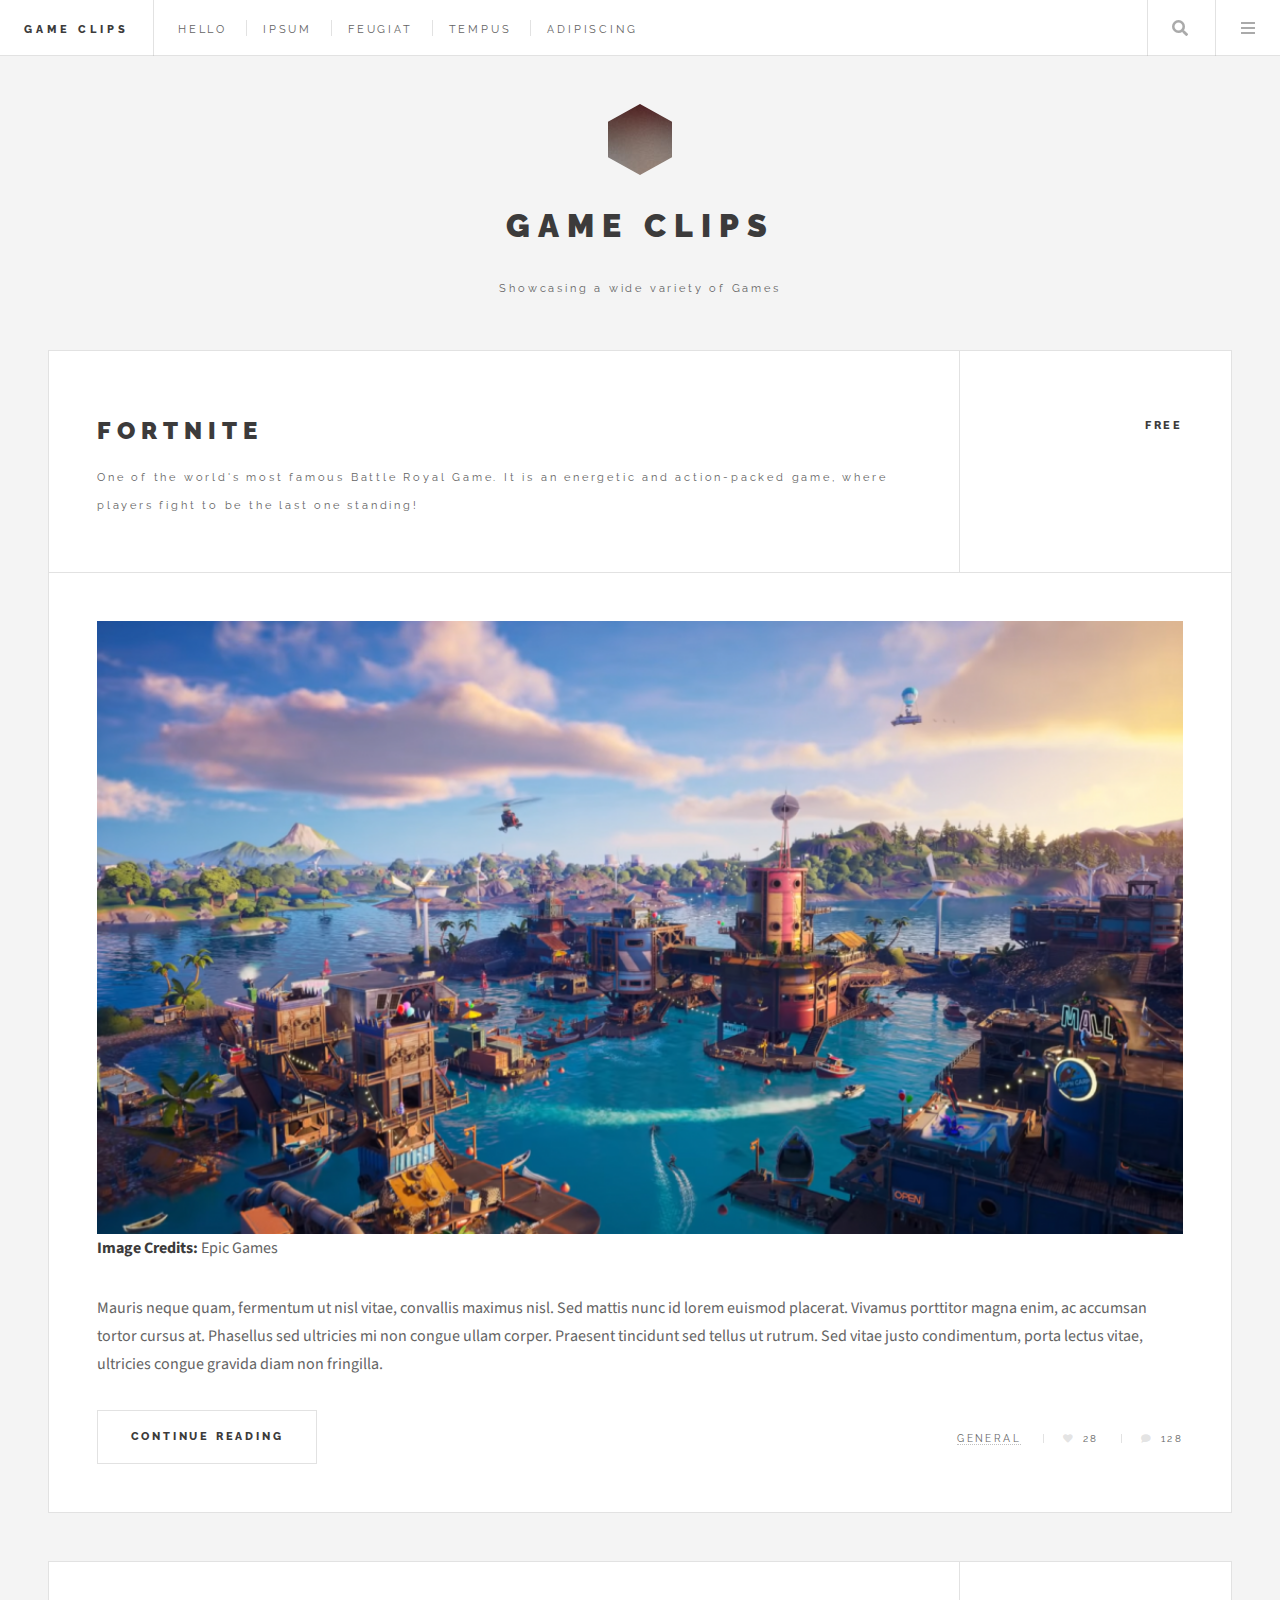
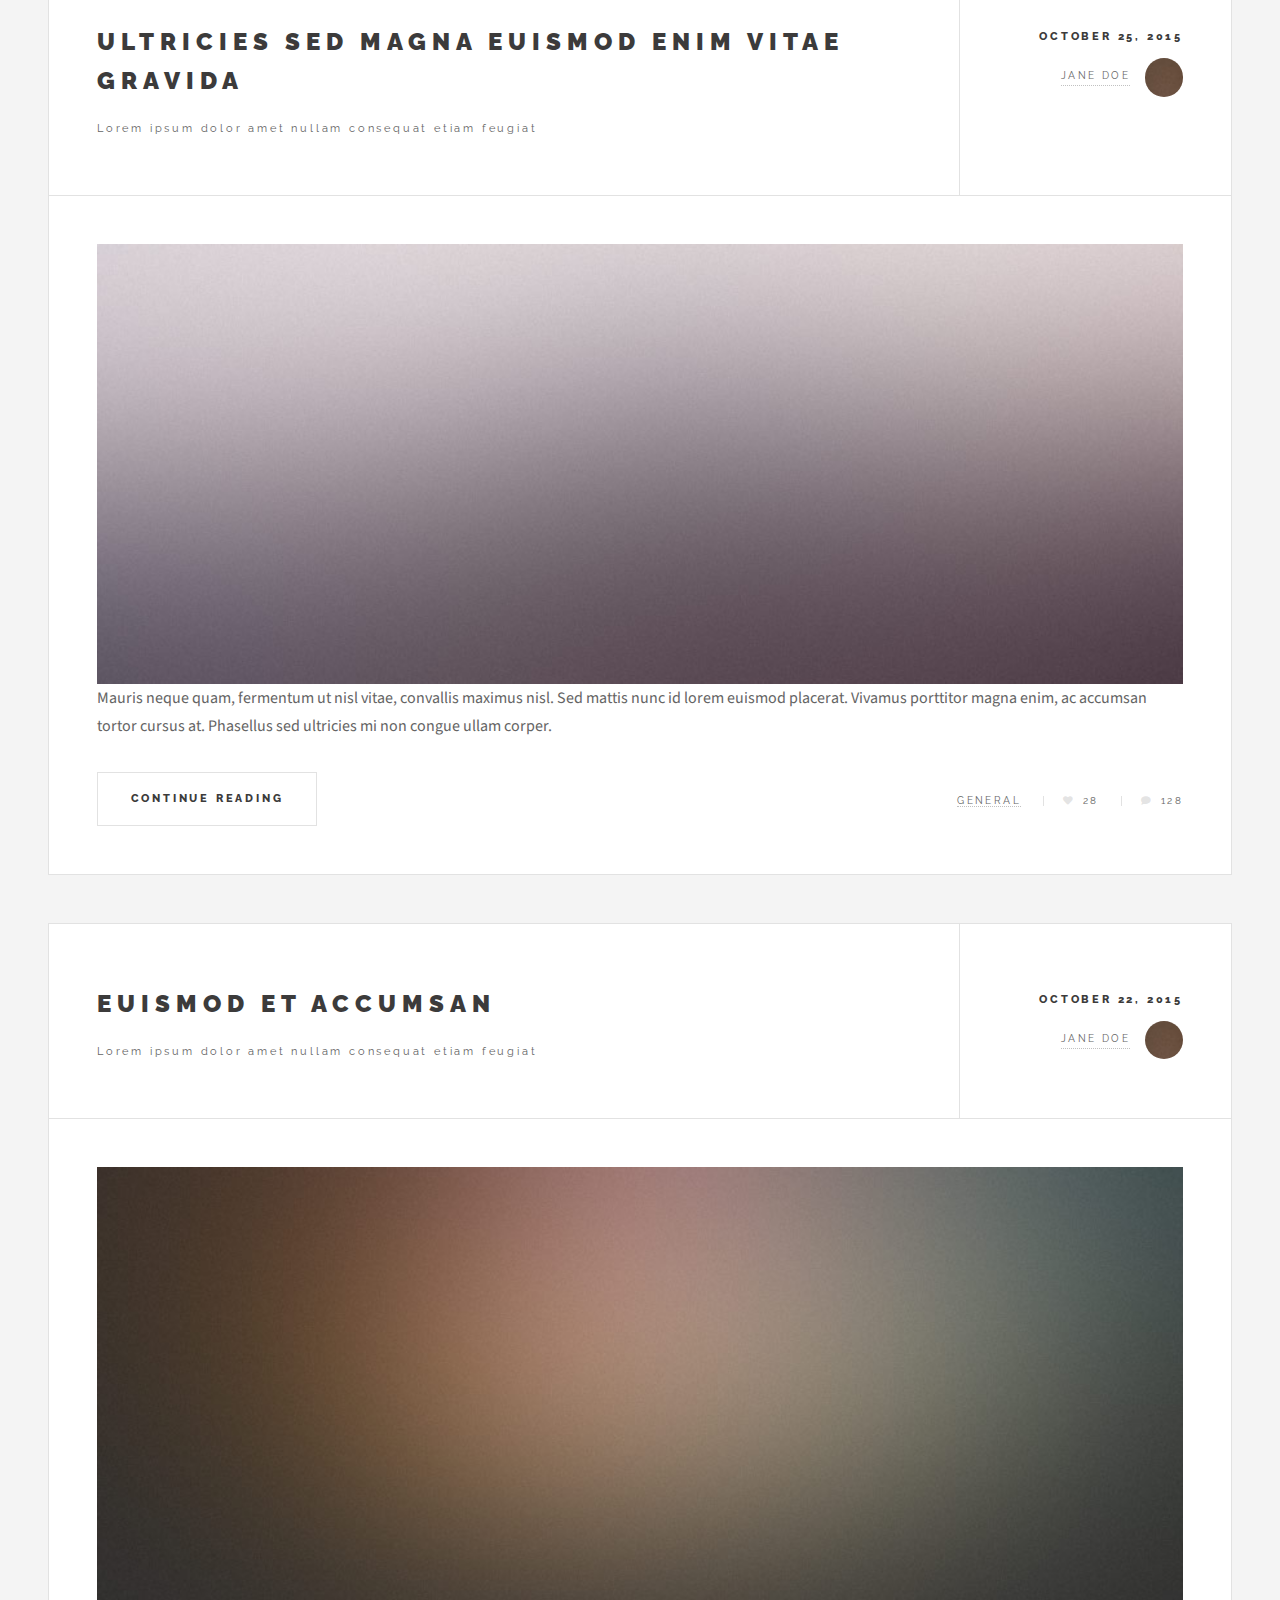
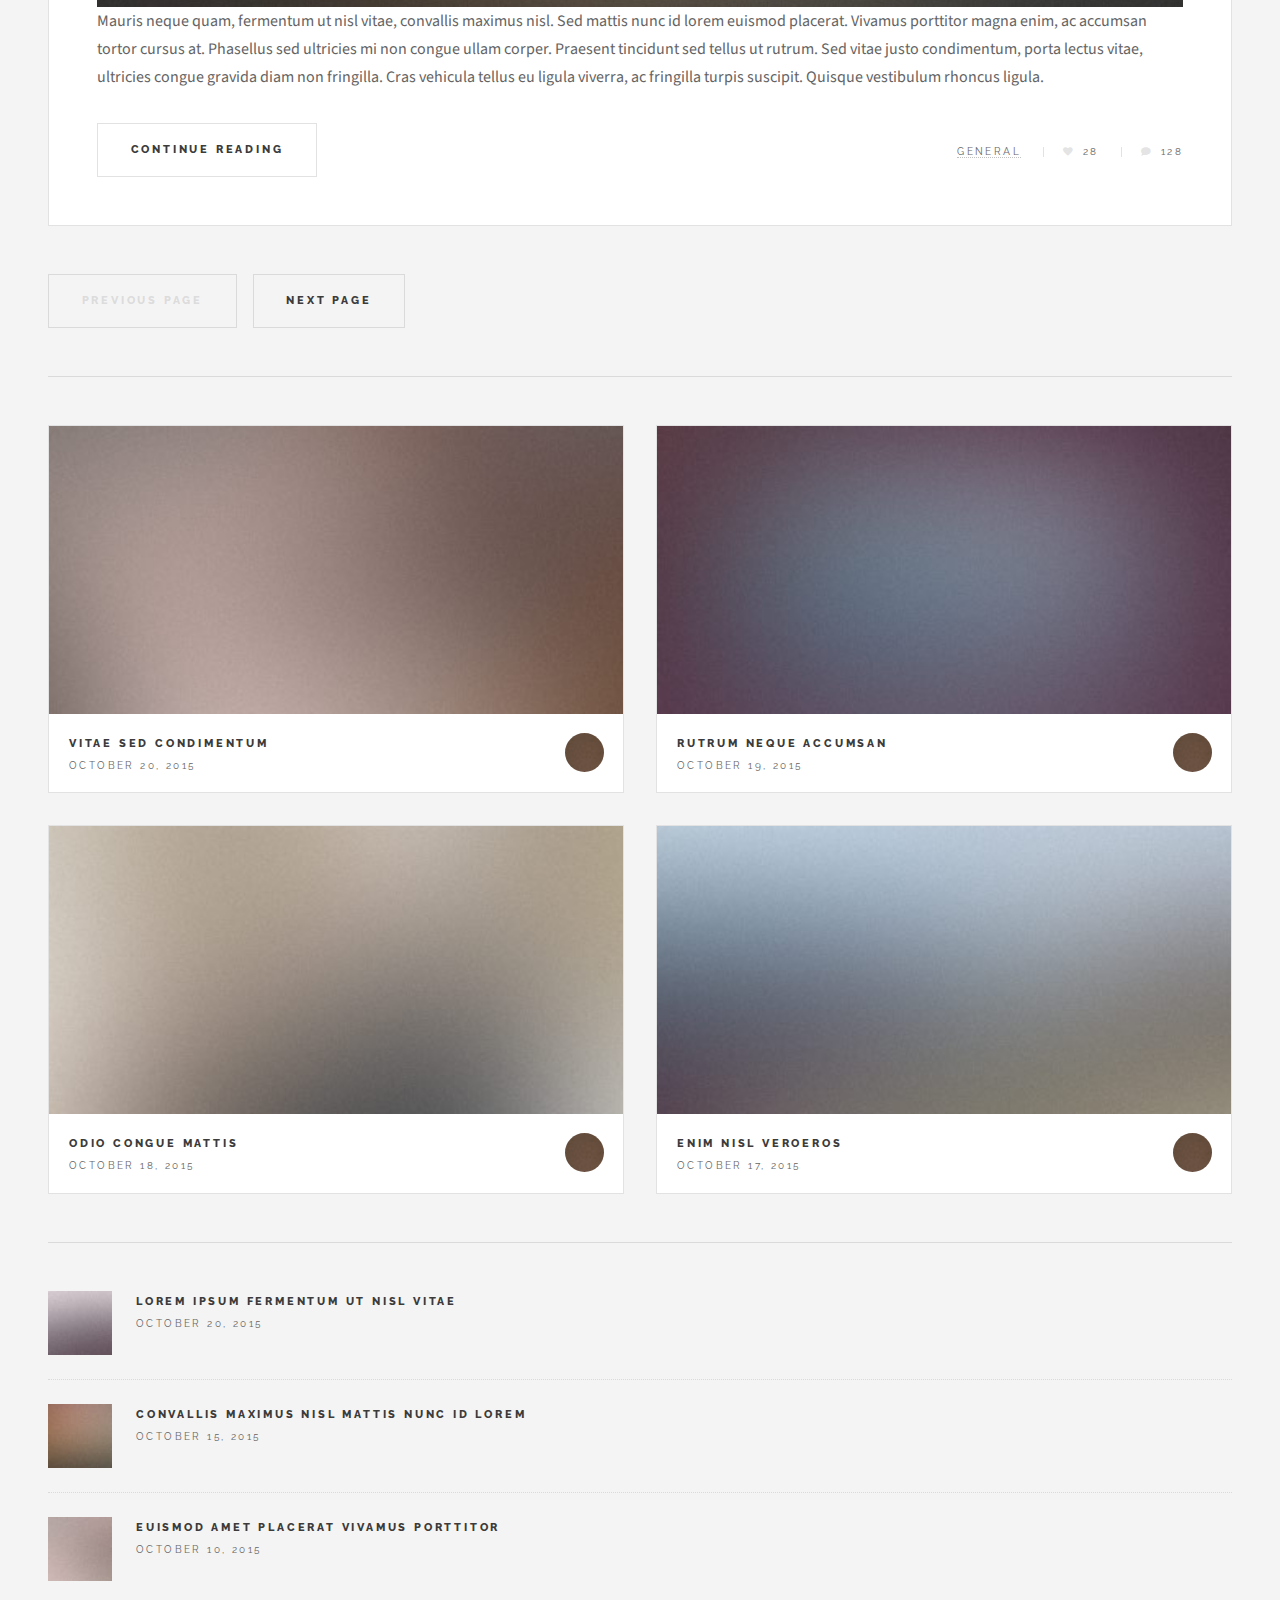
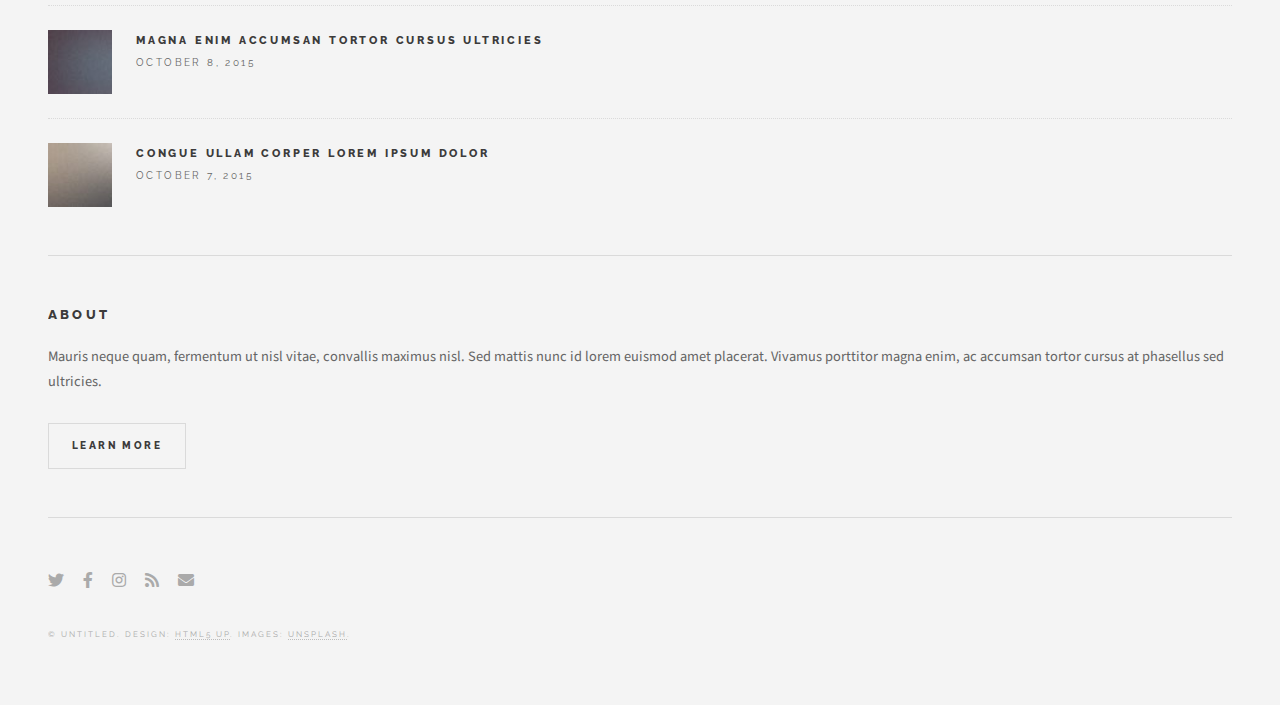
==== commit 9c67240a: "update hello" ====
--- a/index.html
+++ b/index.html
@@ -21,7 +21,7 @@
 						<h1><a href="index.html">Game Clips</a></h1>
 						<nav class="links">
 							<ul>
-								<li><a href="#">Lorem</a></li>
+								<li><a href="#">hello</a></li>
 								<li><a href="#">Ipsum</a></li>
 								<li><a href="#">Feugiat</a></li>
 								<li><a href="#">Tempus</a></li>
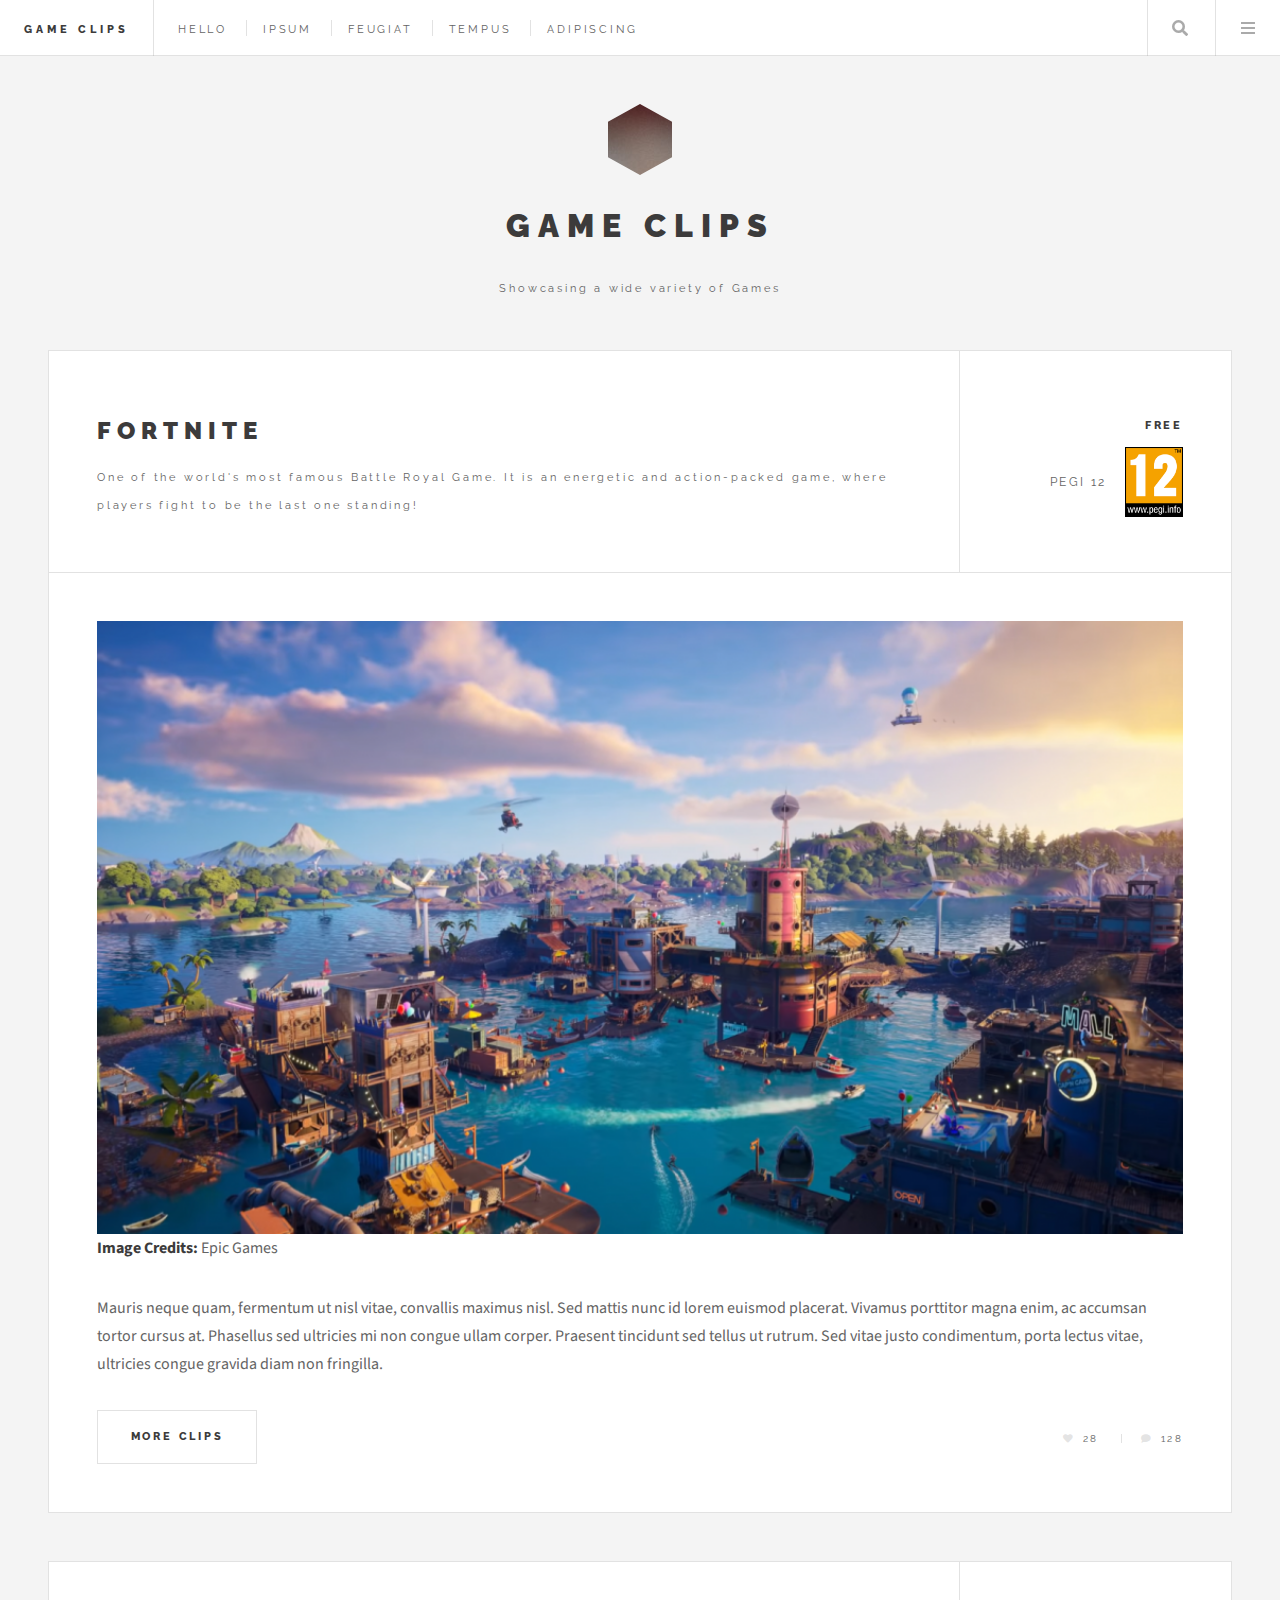
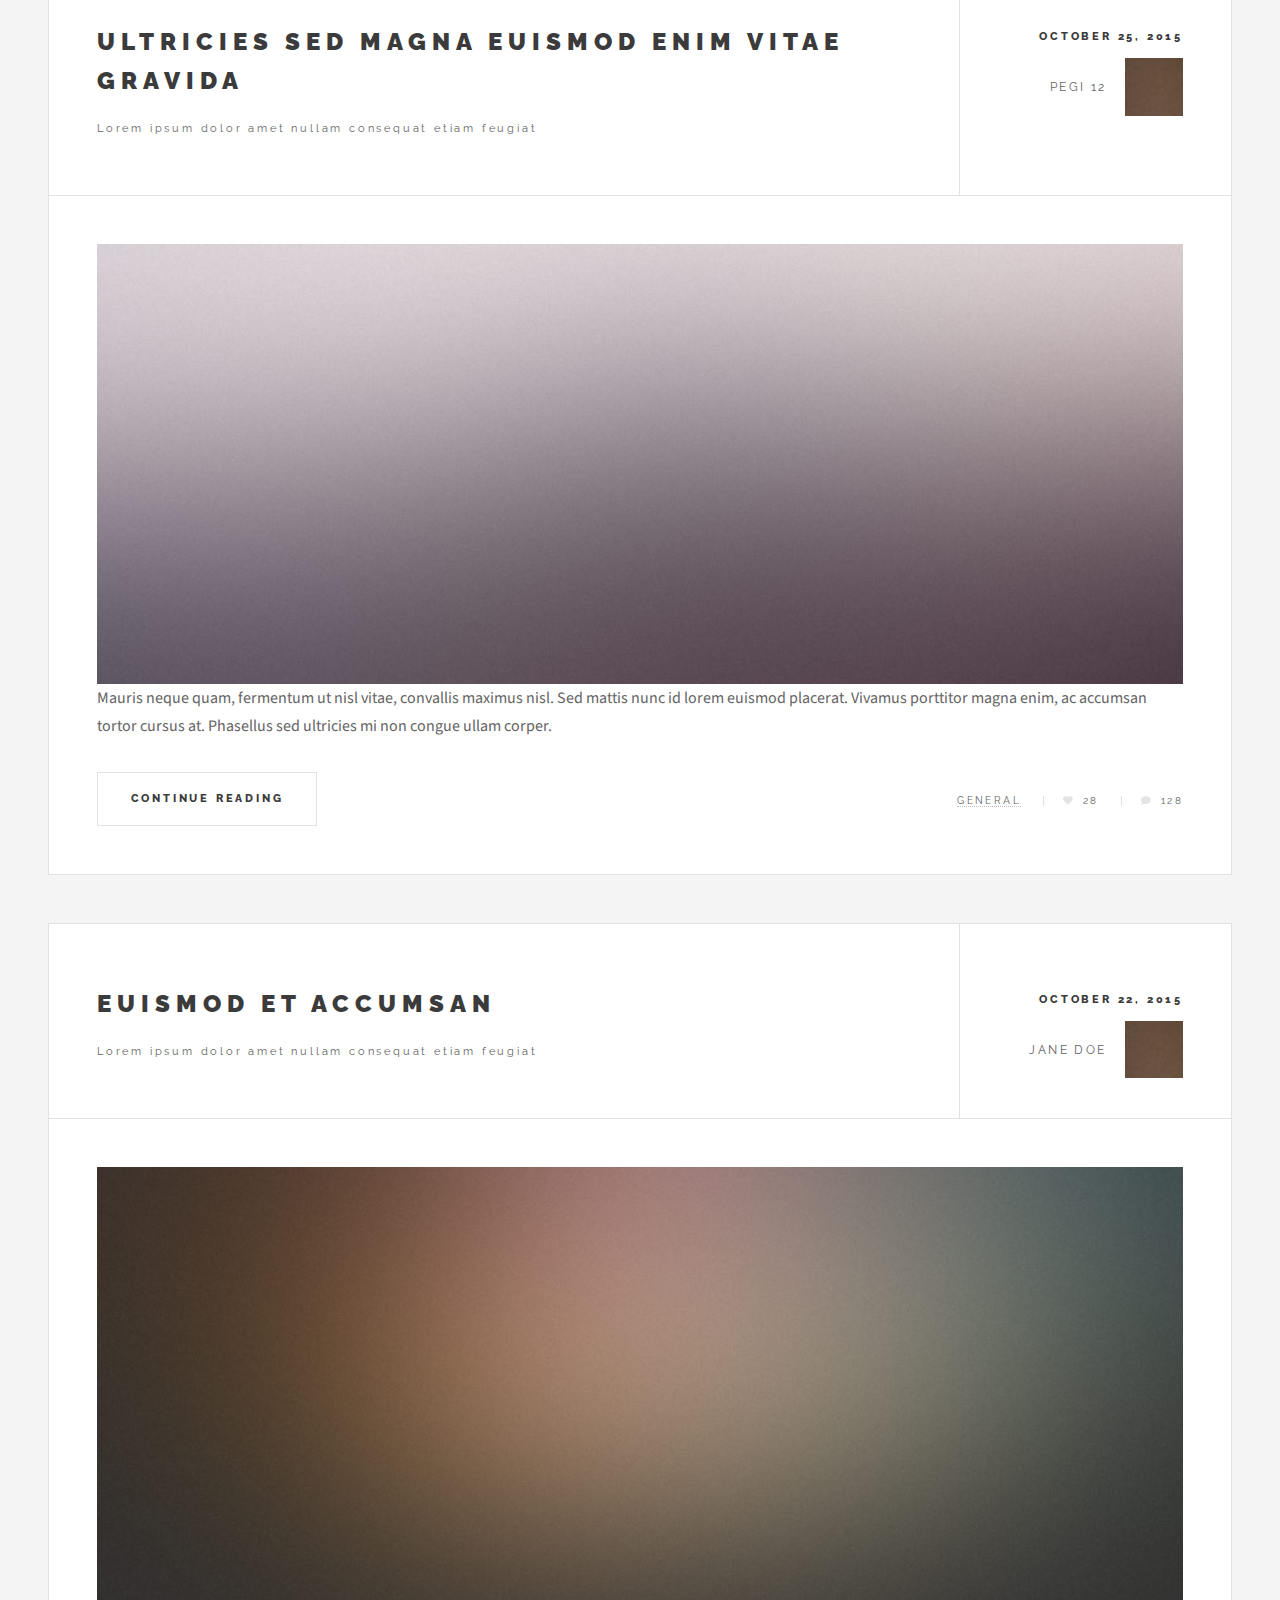
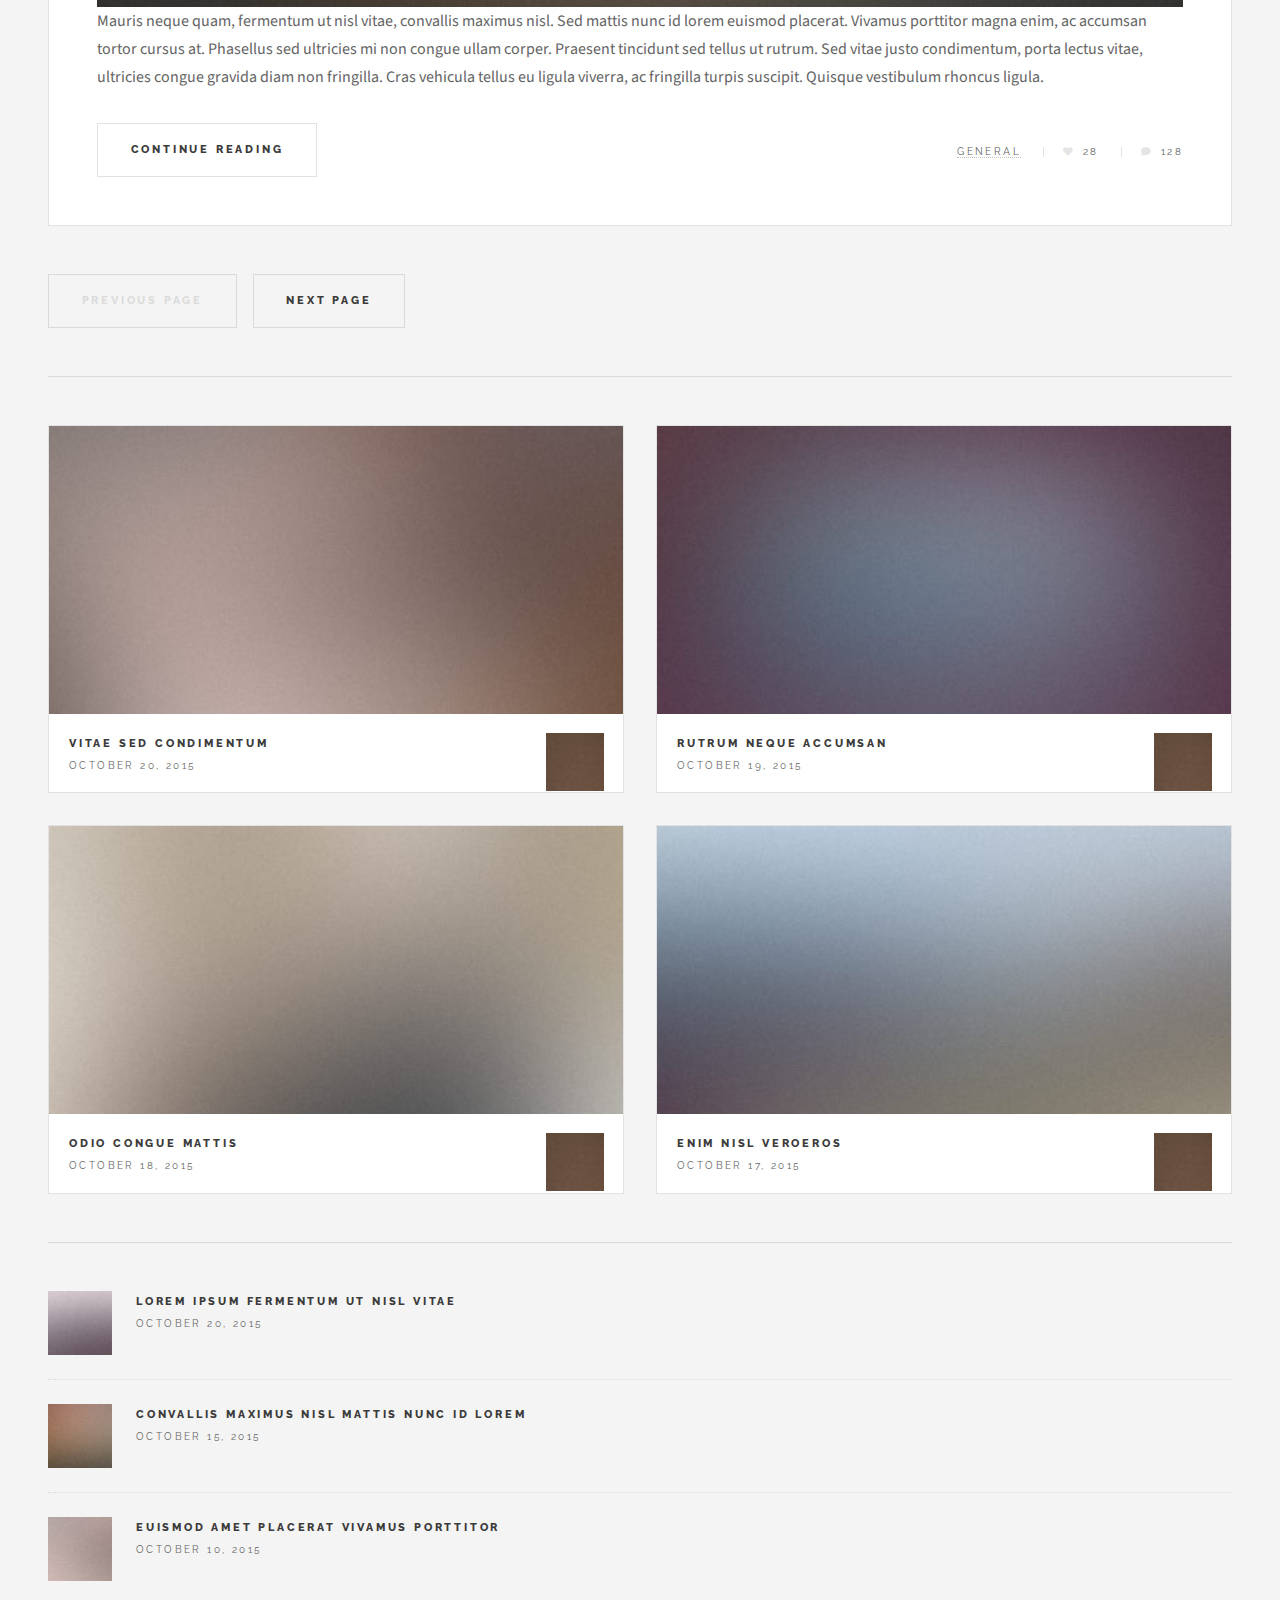
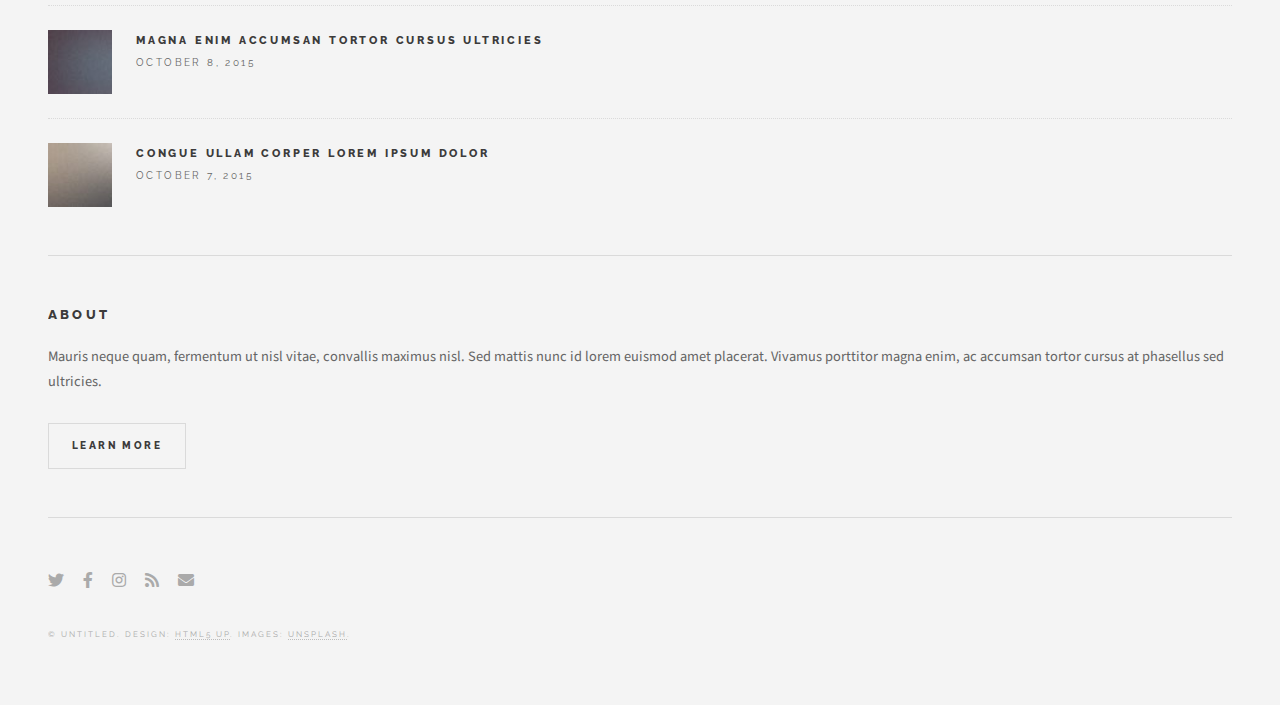
==== commit 0641f33f: "rating" ====
--- a/index.html
+++ b/index.html
@@ -100,10 +100,11 @@
 								<header>
 									<div class="title">
 										<h2>Fortnite</h2>
-										<p>One of the world's most famous Battle Royal Game. It is an energetic and action-packed game, where players fight to be the last one standing!  </p>
+										<p>One of the world's most famous Battle Royal Game. It is an energetic and action-packed game, where players fight to be the last one standing!</p>
 									</div>
 									<div class="meta">
 										<time class="published">Free</time>
+									<a class="author"><span class="name">PEGI 12</span><img src="images/pegi12.jpg" alt="" /></a>	
 										
 									</div>
 								</header>
@@ -112,10 +113,9 @@
 								<p>Mauris neque quam, fermentum ut nisl vitae, convallis maximus nisl. Sed mattis nunc id lorem euismod placerat. Vivamus porttitor magna enim, ac accumsan tortor cursus at. Phasellus sed ultricies mi non congue ullam corper. Praesent tincidunt sed tellus ut rutrum. Sed vitae justo condimentum, porta lectus vitae, ultricies congue gravida diam non fringilla.</p>
 								<footer>
 									<ul class="actions">
-										<li><a href="single.html" class="button large">Continue Reading</a></li>
+										<li><a href="single.html" class="button large">More Clips</a></li>
 									</ul>
 									<ul class="stats">
-										<li><a href="#">General</a></li>
 										<li><a href="#" class="icon solid fa-heart">28</a></li>
 										<li><a href="#" class="icon solid fa-comment">128</a></li>
 									</ul>
@@ -131,7 +131,7 @@
 									</div>
 									<div class="meta">
 										<time class="published" datetime="2015-10-25">October 25, 2015</time>
-										<a href="#" class="author"><span class="name">Jane Doe</span><img src="images/avatar.jpg" alt="" /></a>
+										<a href="#" class="author"><span class="name">PEGI 12</span><img src="images/avatar.jpg" alt="" /></a>
 									</div>
 								</header>
 								<a href="single.html" class="image featured"><img src="images/pic02.jpg" alt="" /></a>
--- a/assets/css/main.css
+++ b/assets/css/main.css
@@ -1802,19 +1802,18 @@
 			-webkit-transition: border-bottom-color 0.2s ease;
 			-ms-transition: border-bottom-color 0.2s ease;
 			transition: border-bottom-color 0.2s ease;
-			border-bottom: dotted 1px rgba(160, 160, 160, 0.65);
 			display: block;
 			margin: 0 1.5em 0 0;
-		}
-
+			color:rgb(100, 100, 100);
+			font-size: 1.3em;
+		}
+
+		.name:hover {
+			color: rgb(100, 100, 100) !important;
+		}
 		.author img {
-			border-radius: 100%;
 			display: block;
-			width: 4em;
-		}
-
-		.author:hover .name {
-			border-bottom-color: transparent;
+			width: 6em;
 		}
 
 /* Blurb */
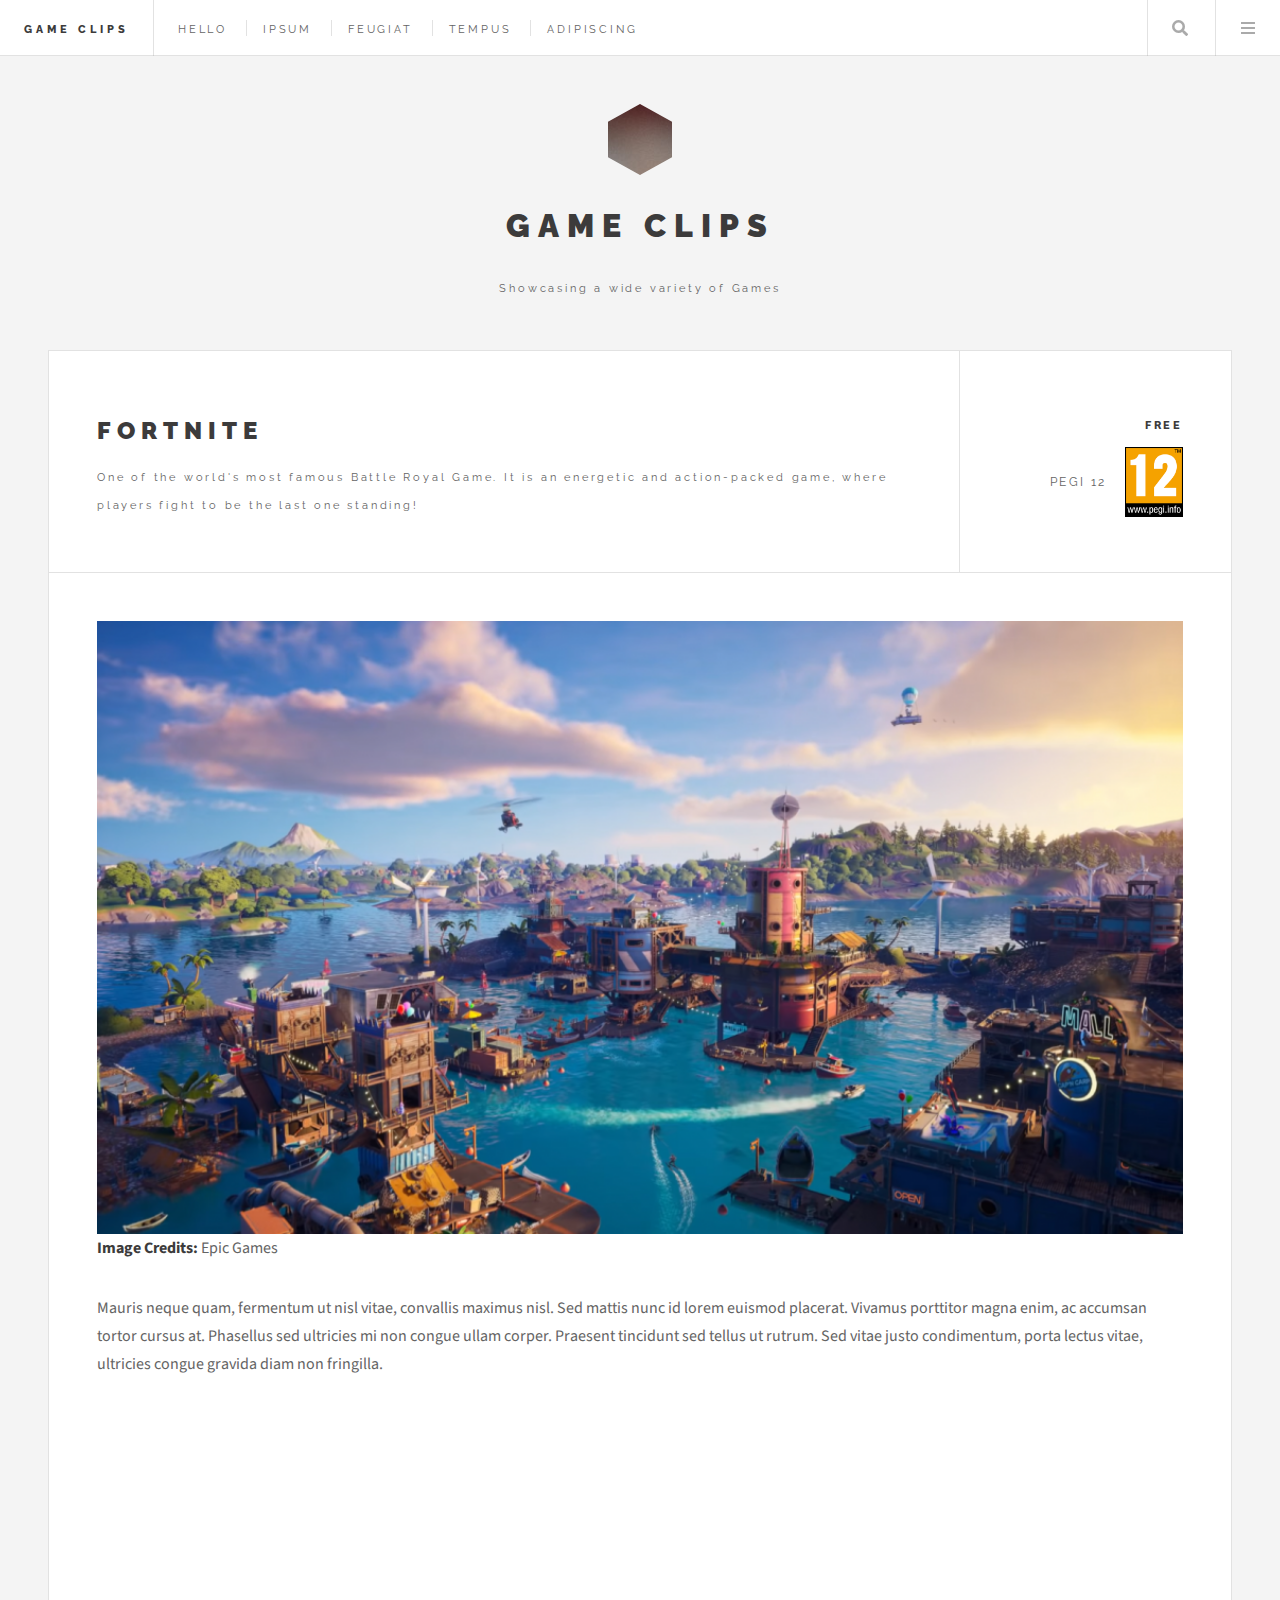
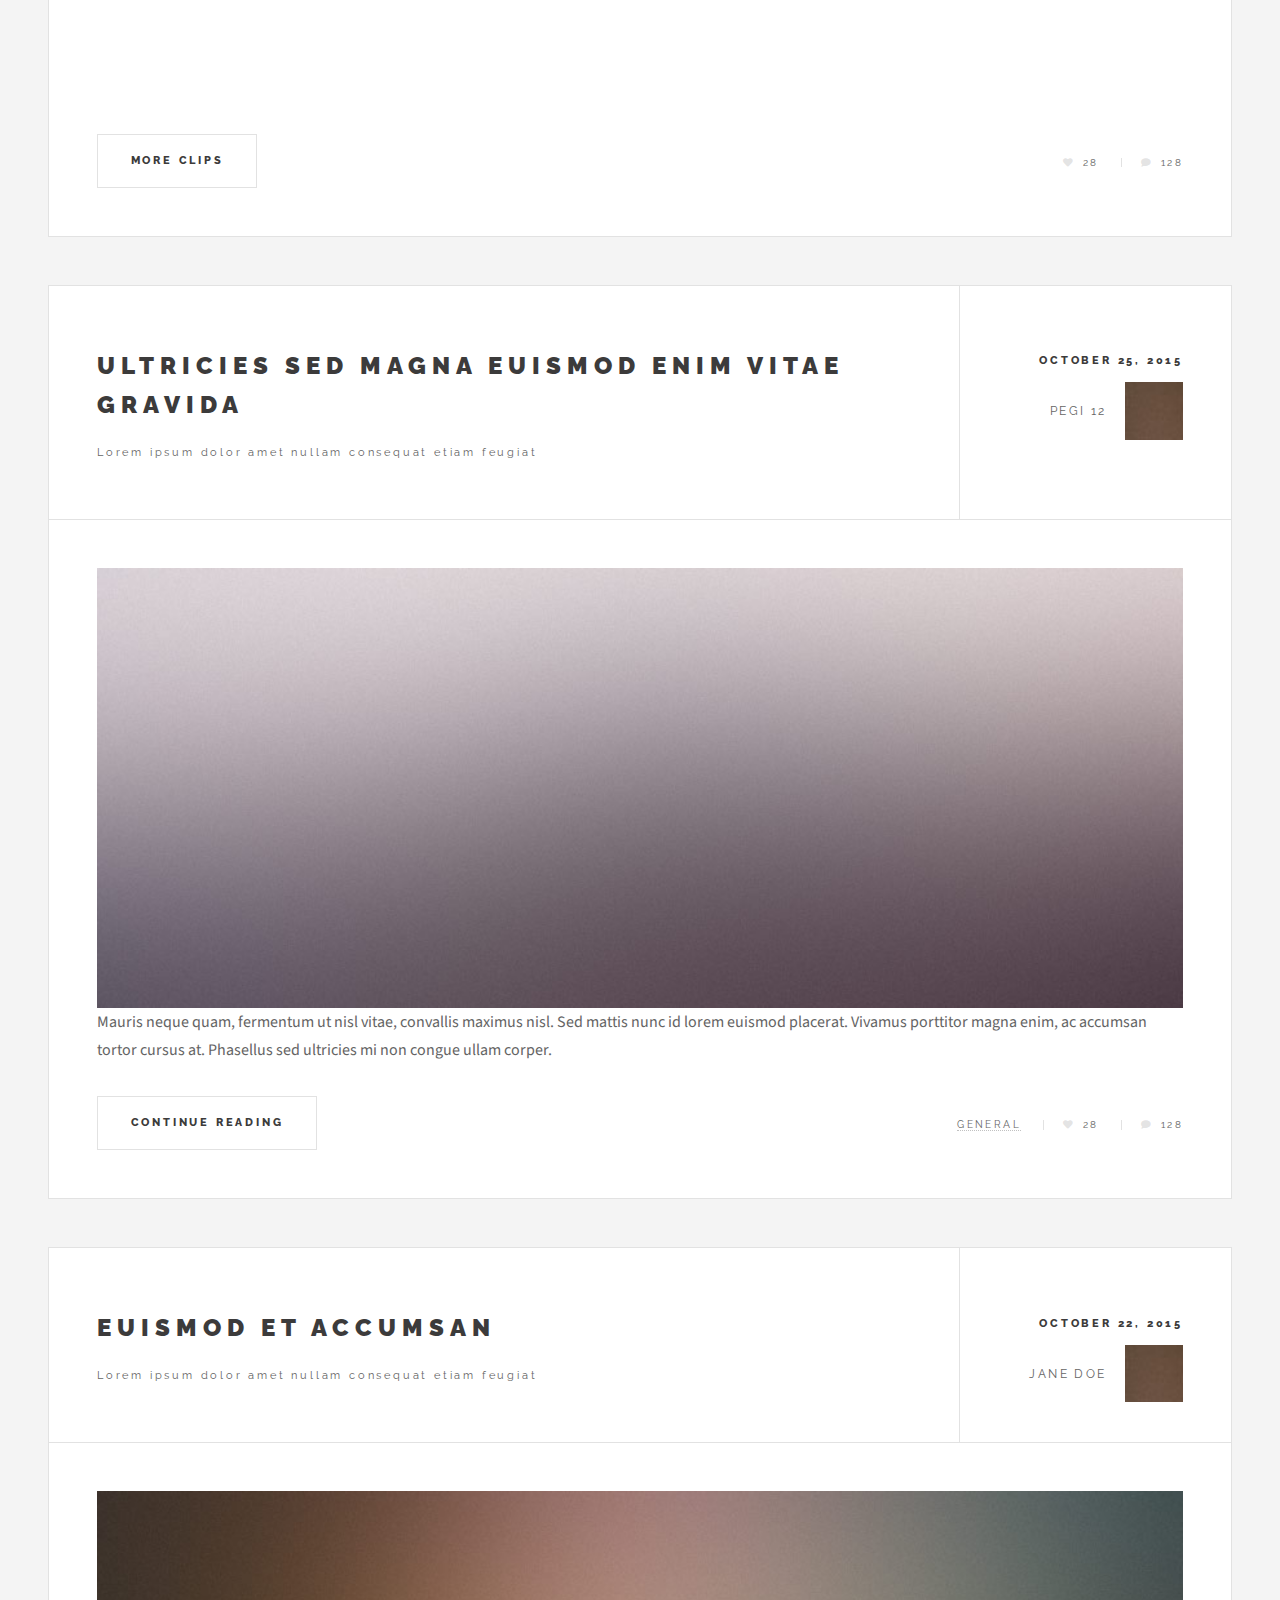
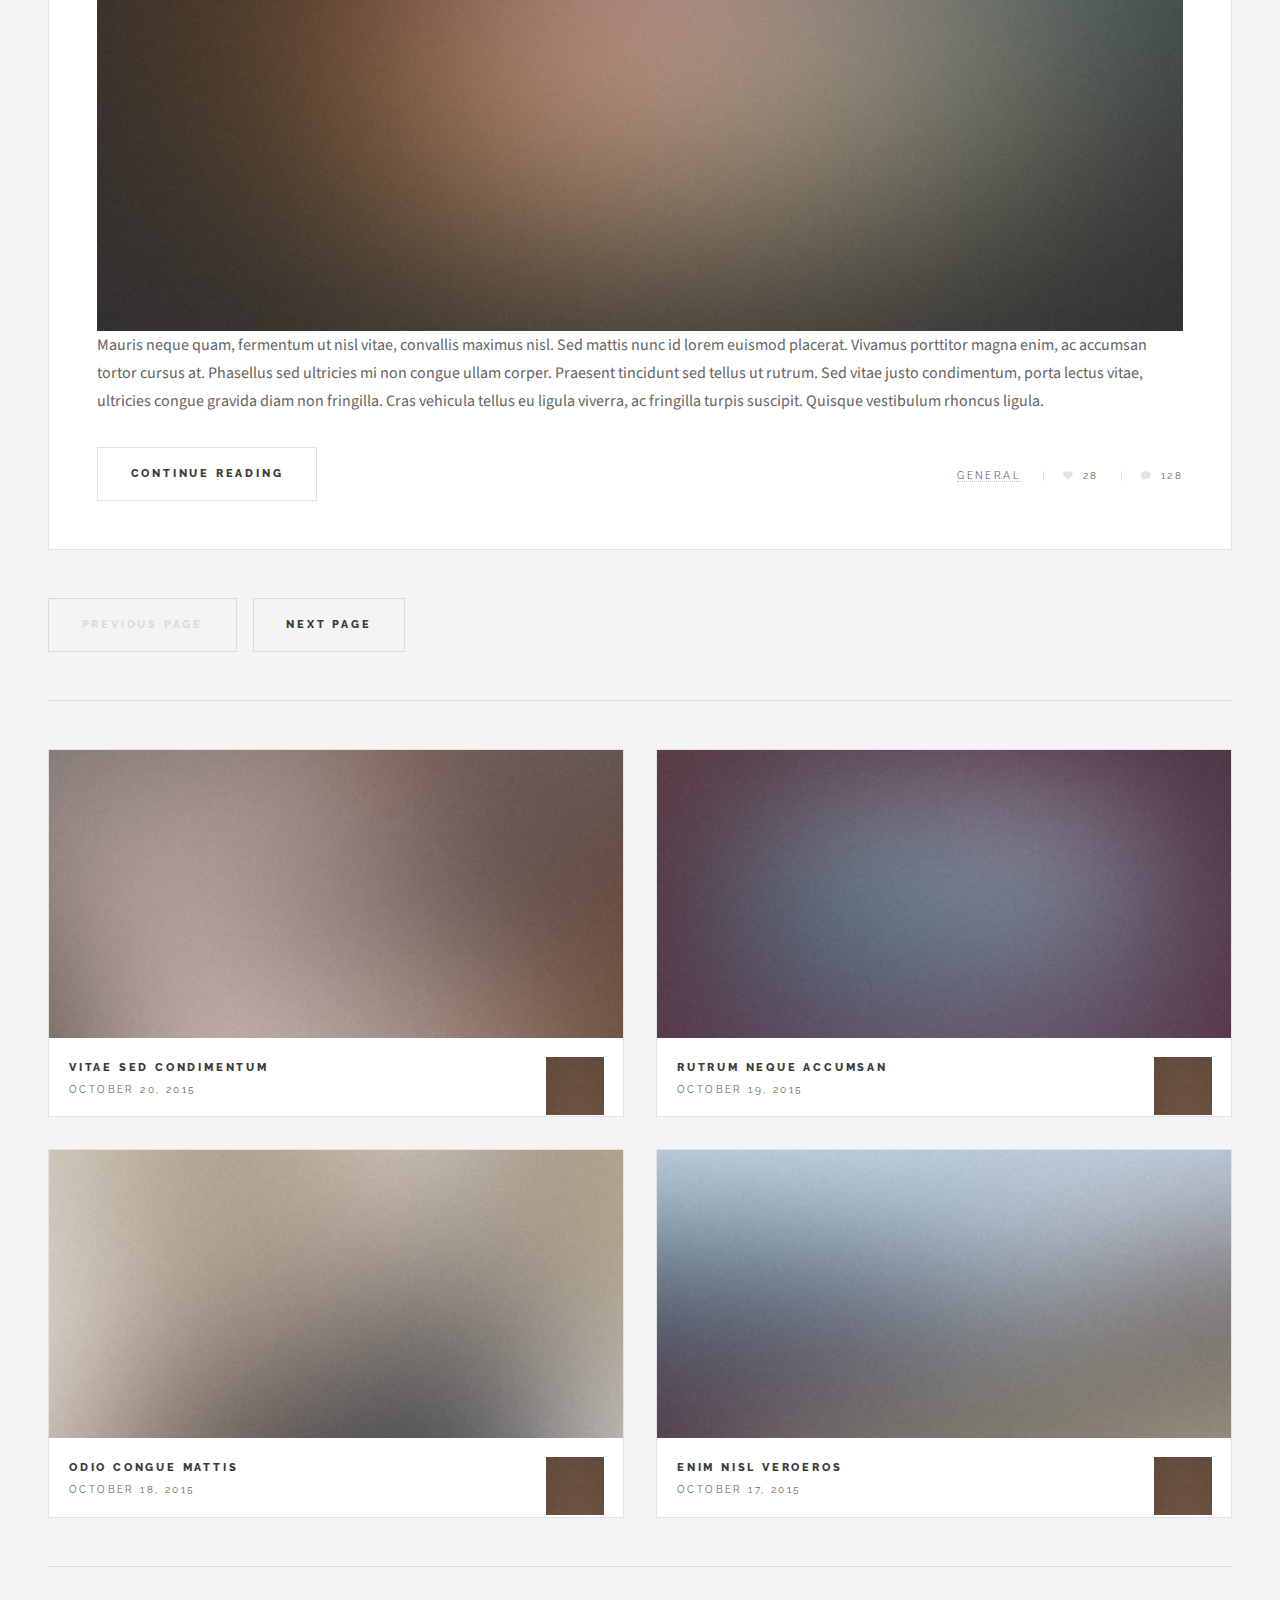
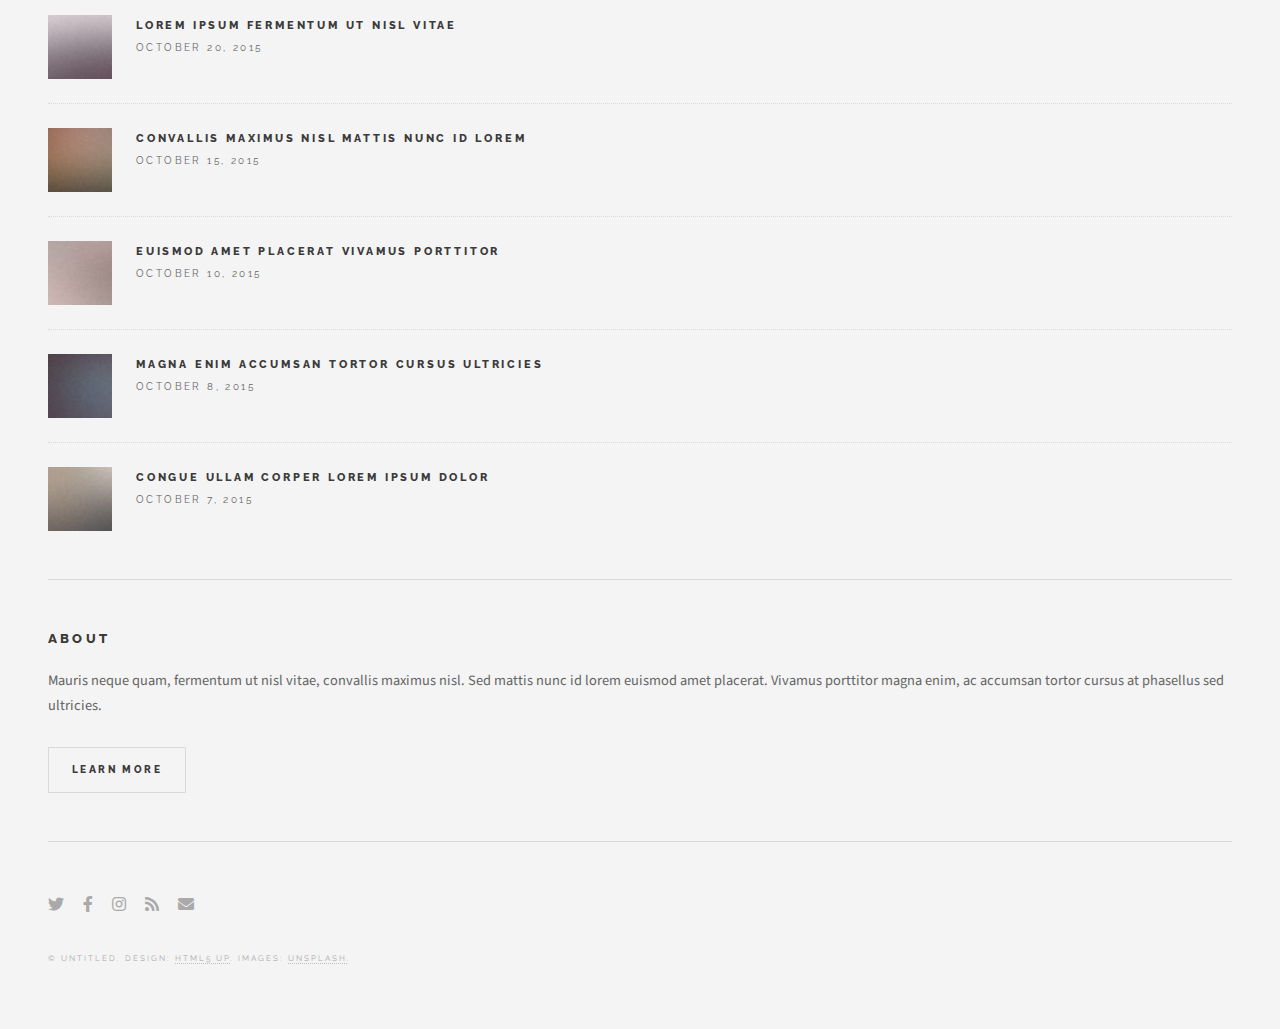
==== commit 53d1edb5: "video" ====
--- a/index.html
+++ b/index.html
@@ -111,6 +111,9 @@
 								<a href="single.html" class="image featured"><img src="images/fnbg.png" alt="" /></a>
 								<p><b>Image Credits:</b> Epic Games</p>
 								<p>Mauris neque quam, fermentum ut nisl vitae, convallis maximus nisl. Sed mattis nunc id lorem euismod placerat. Vivamus porttitor magna enim, ac accumsan tortor cursus at. Phasellus sed ultricies mi non congue ullam corper. Praesent tincidunt sed tellus ut rutrum. Sed vitae justo condimentum, porta lectus vitae, ultricies congue gravida diam non fringilla.</p>
+								
+								<iframe width="560" height="315" src="https://www.youtube.com/embed/d-UAbirsvJ0" frameborder="0" allow="accelerometer; autoplay; encrypted-media; gyroscope; picture-in-picture" allowfullscreen></iframe>
+								
 								<footer>
 									<ul class="actions">
 										<li><a href="single.html" class="button large">More Clips</a></li>
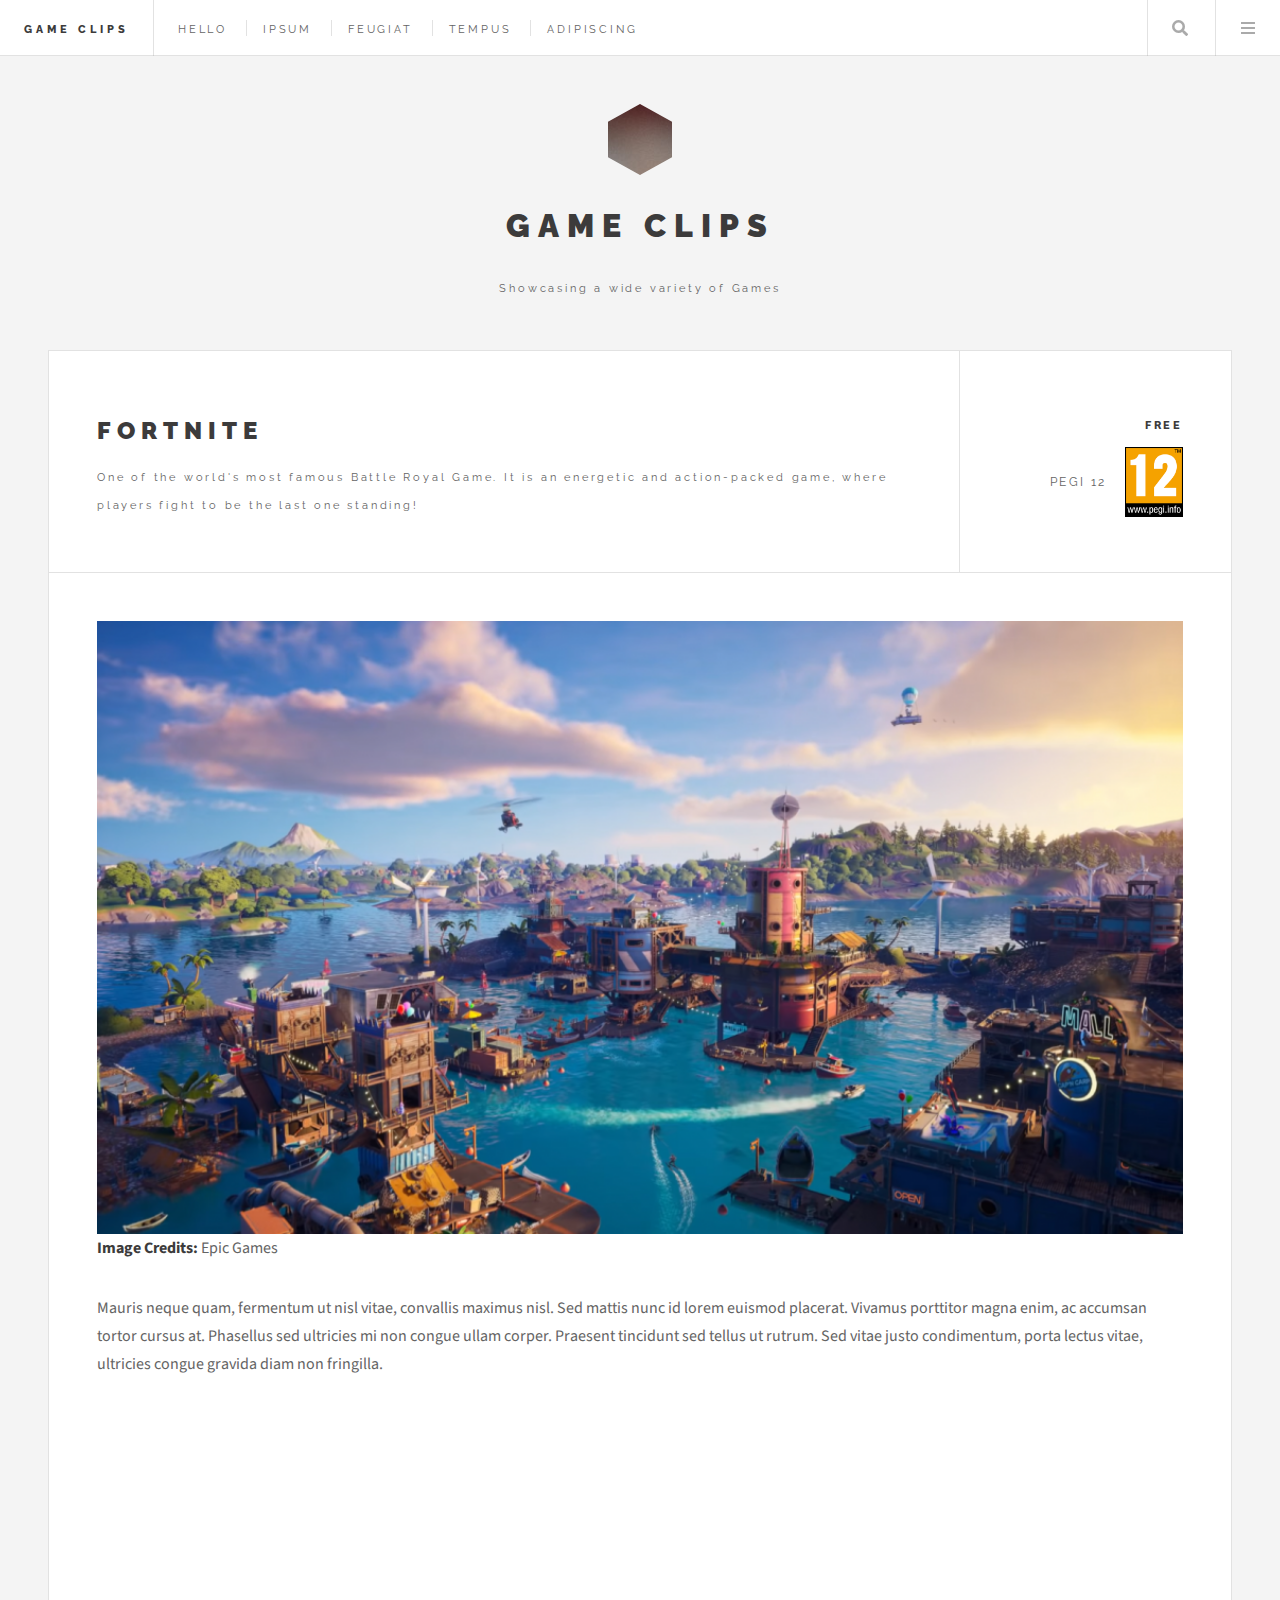
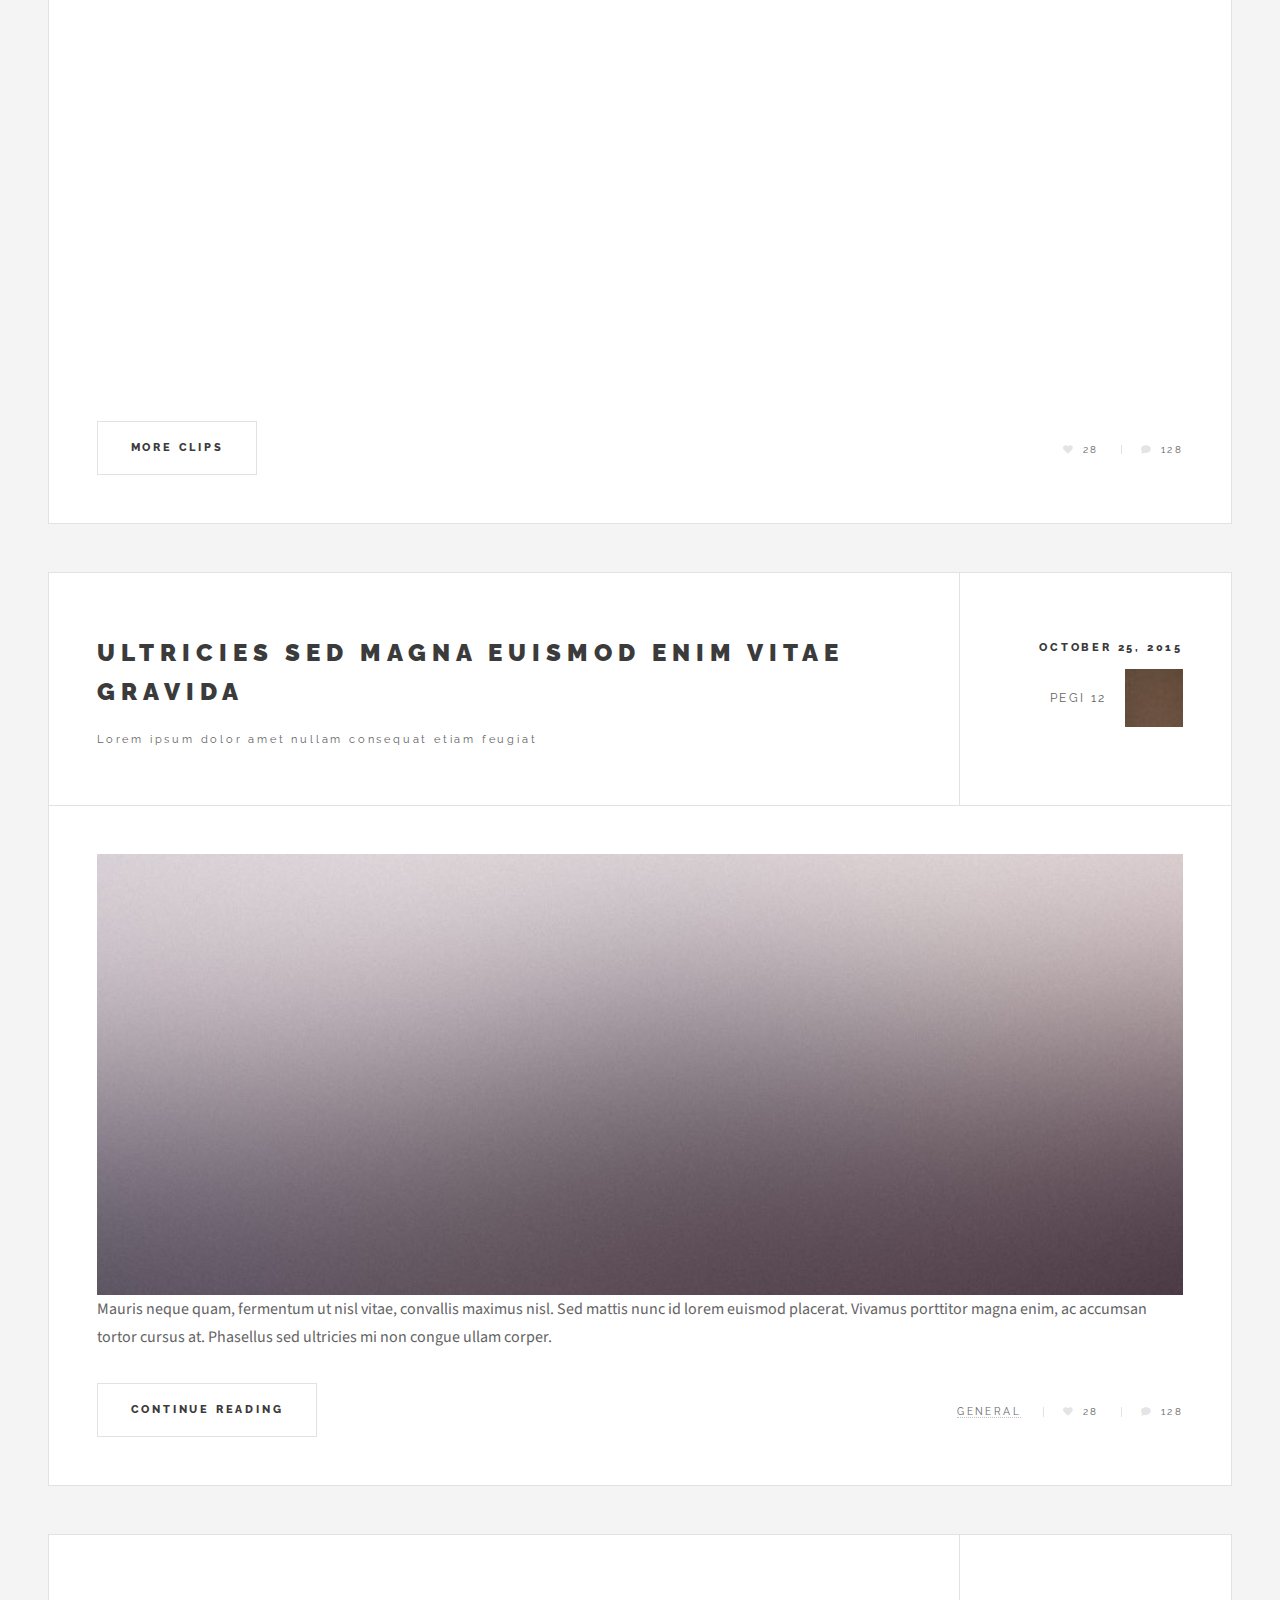
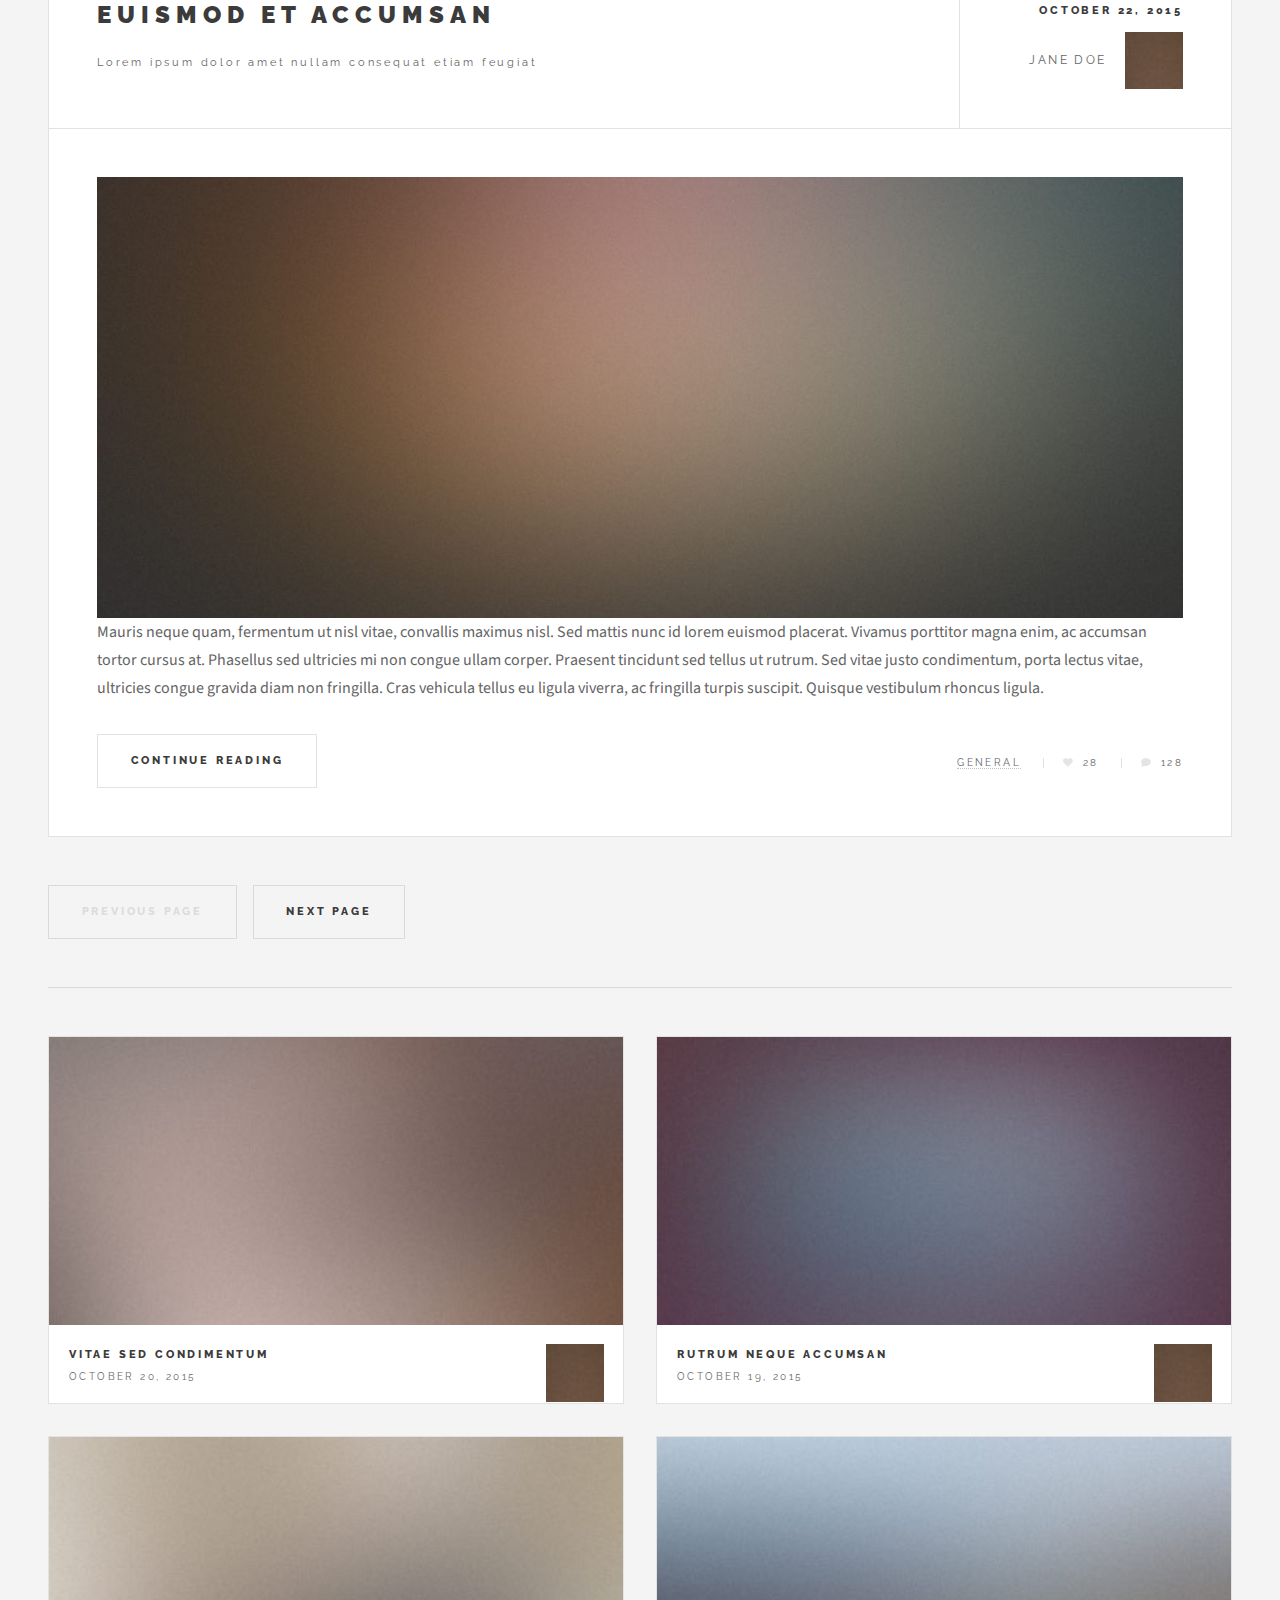
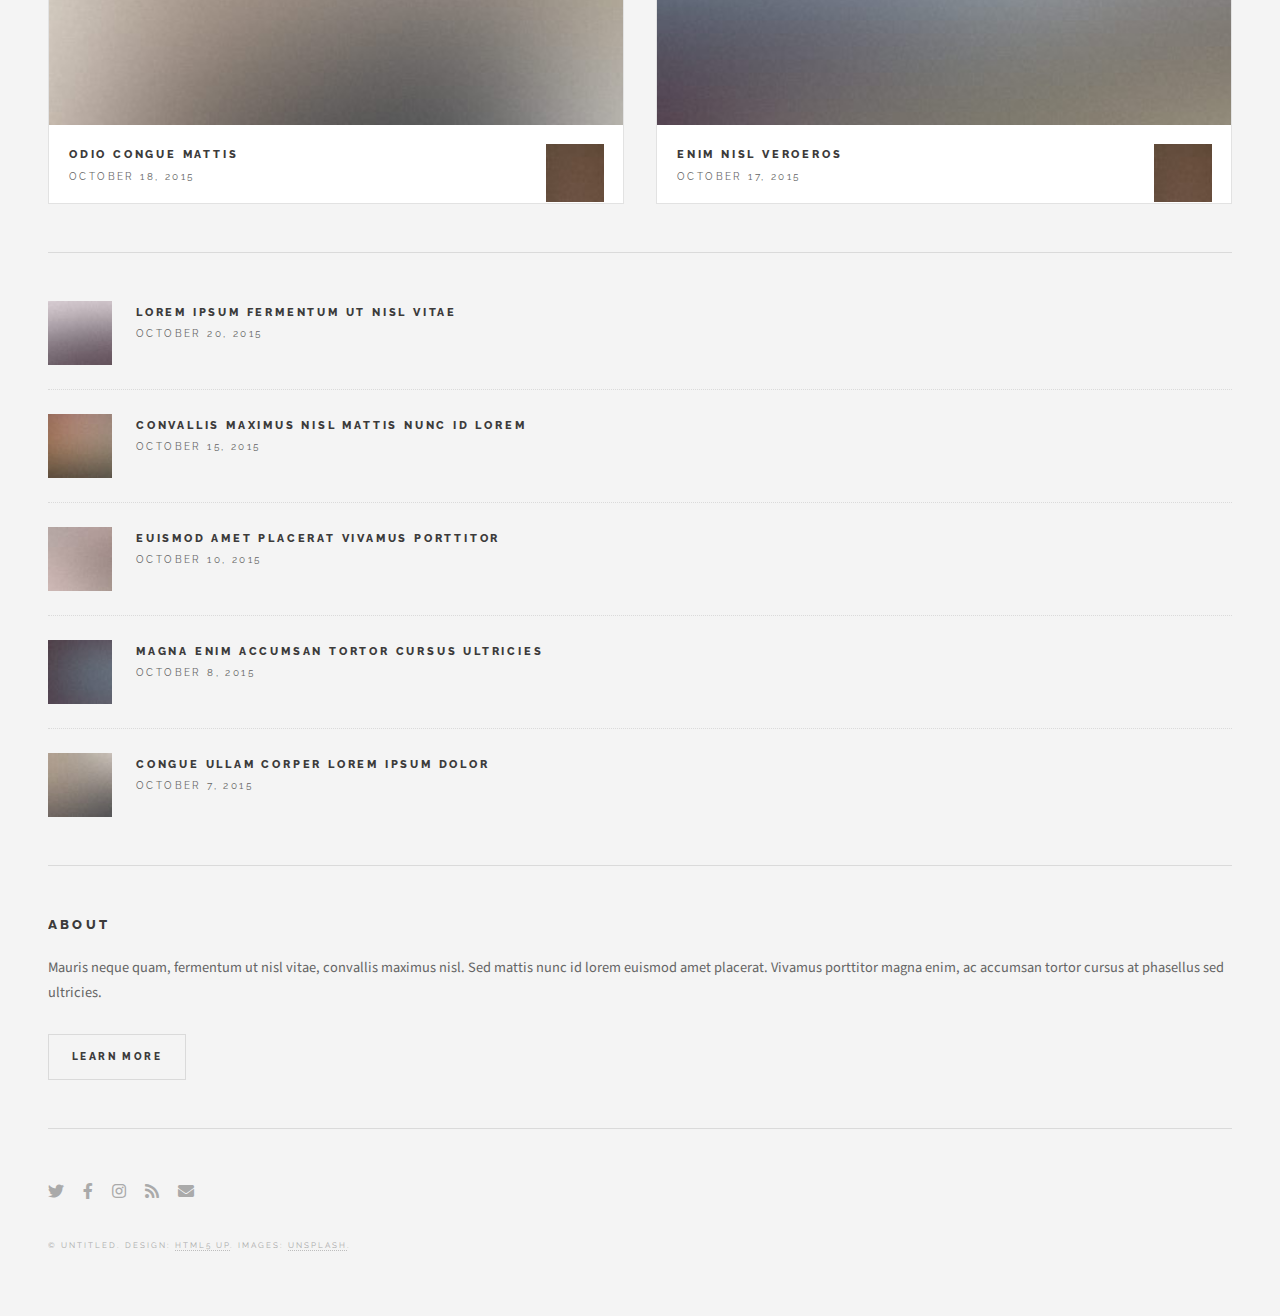
==== commit 6247e561: "youtube responsive" ====
--- a/index.html
+++ b/index.html
@@ -112,8 +112,12 @@
 								<p><b>Image Credits:</b> Epic Games</p>
 								<p>Mauris neque quam, fermentum ut nisl vitae, convallis maximus nisl. Sed mattis nunc id lorem euismod placerat. Vivamus porttitor magna enim, ac accumsan tortor cursus at. Phasellus sed ultricies mi non congue ullam corper. Praesent tincidunt sed tellus ut rutrum. Sed vitae justo condimentum, porta lectus vitae, ultricies congue gravida diam non fringilla.</p>
 								
+								<div class="video-responsive">
+
 								<iframe width="560" height="315" src="https://www.youtube.com/embed/d-UAbirsvJ0" frameborder="0" allow="accelerometer; autoplay; encrypted-media; gyroscope; picture-in-picture" allowfullscreen></iframe>
 								
+								</div>
+
 								<footer>
 									<ul class="actions">
 										<li><a href="single.html" class="button large">More Clips</a></li>
--- a/assets/css/main.css
+++ b/assets/css/main.css
@@ -3605,4 +3605,22 @@
 				padding: 1.5em;
 			}
 
+		}
+
+
+
+
+
+		.video-responsive{
+			overflow:hidden;
+			padding-bottom:56.25%;
+			position:relative;
+			height:0;
+		}
+		.video-responsive iframe{
+			left:0;
+			top:0;
+			height:100%;
+			width:100%;
+			position:absolute;
 		}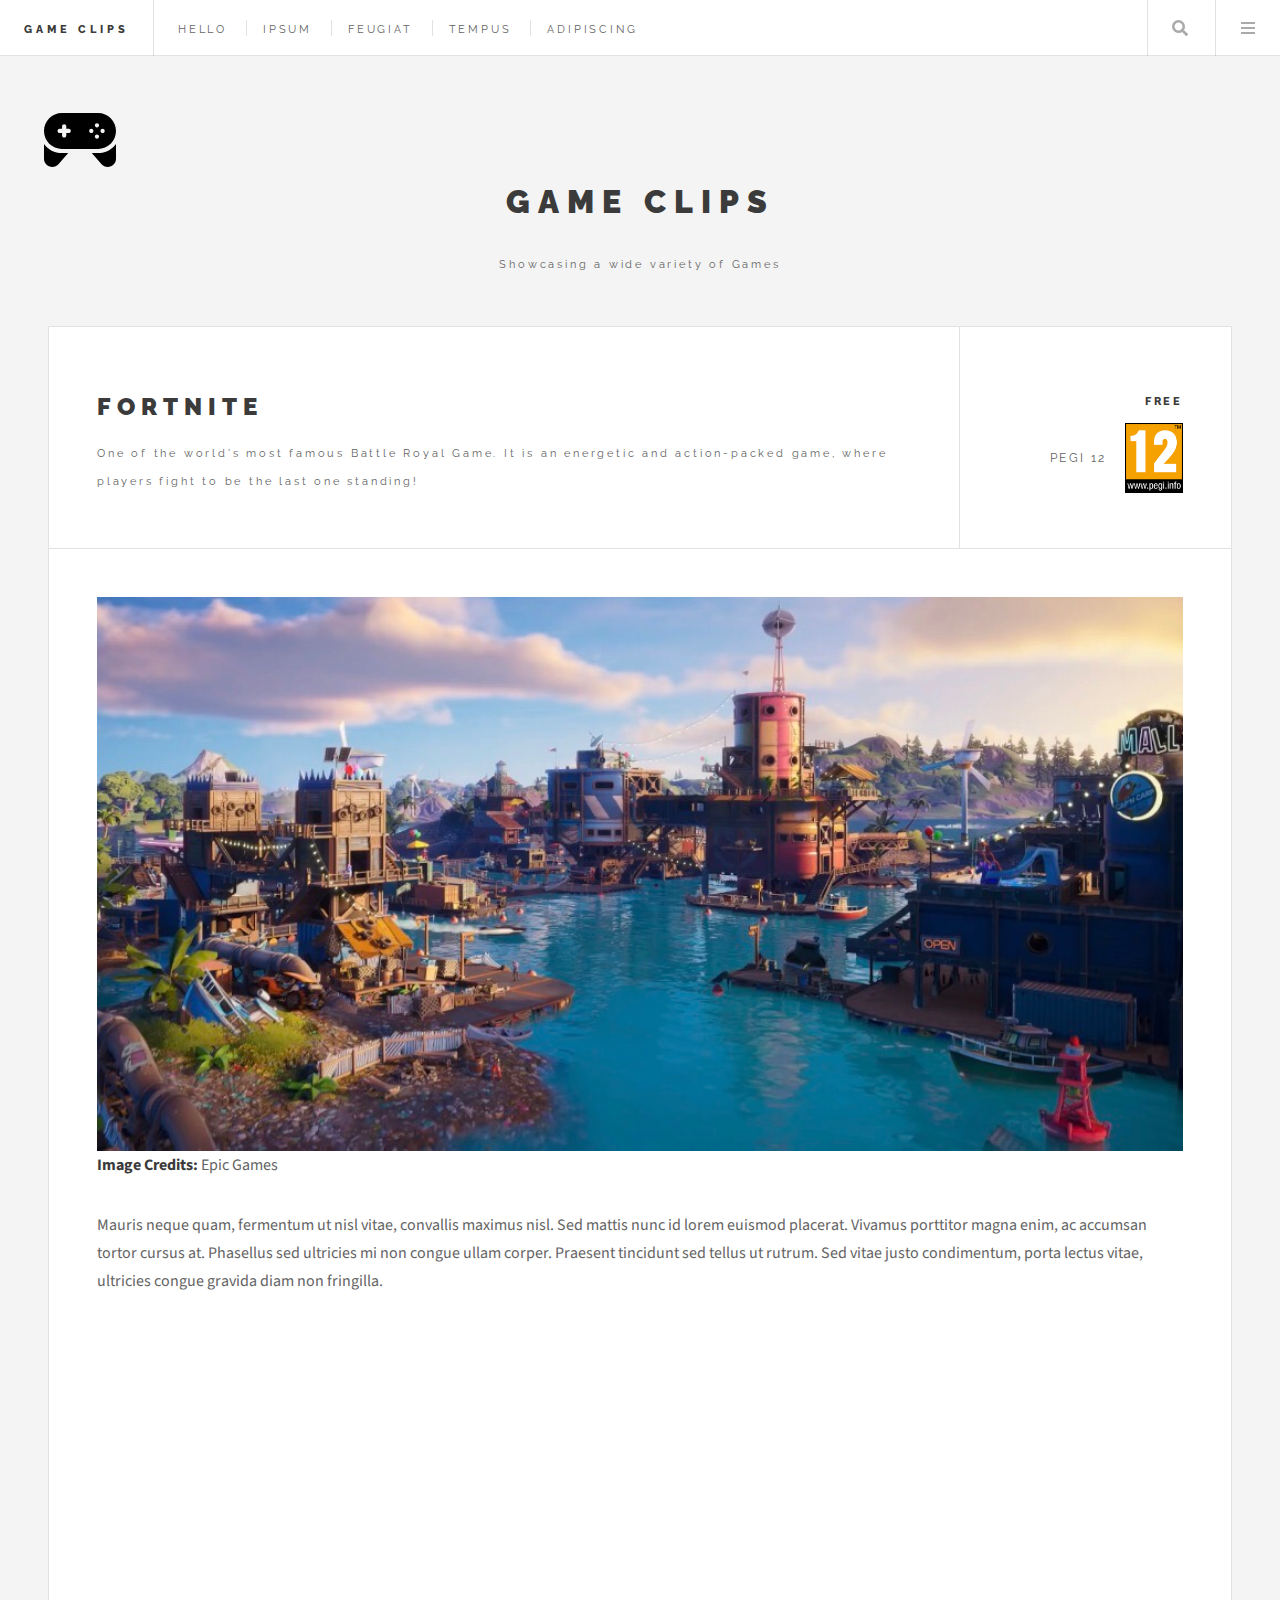
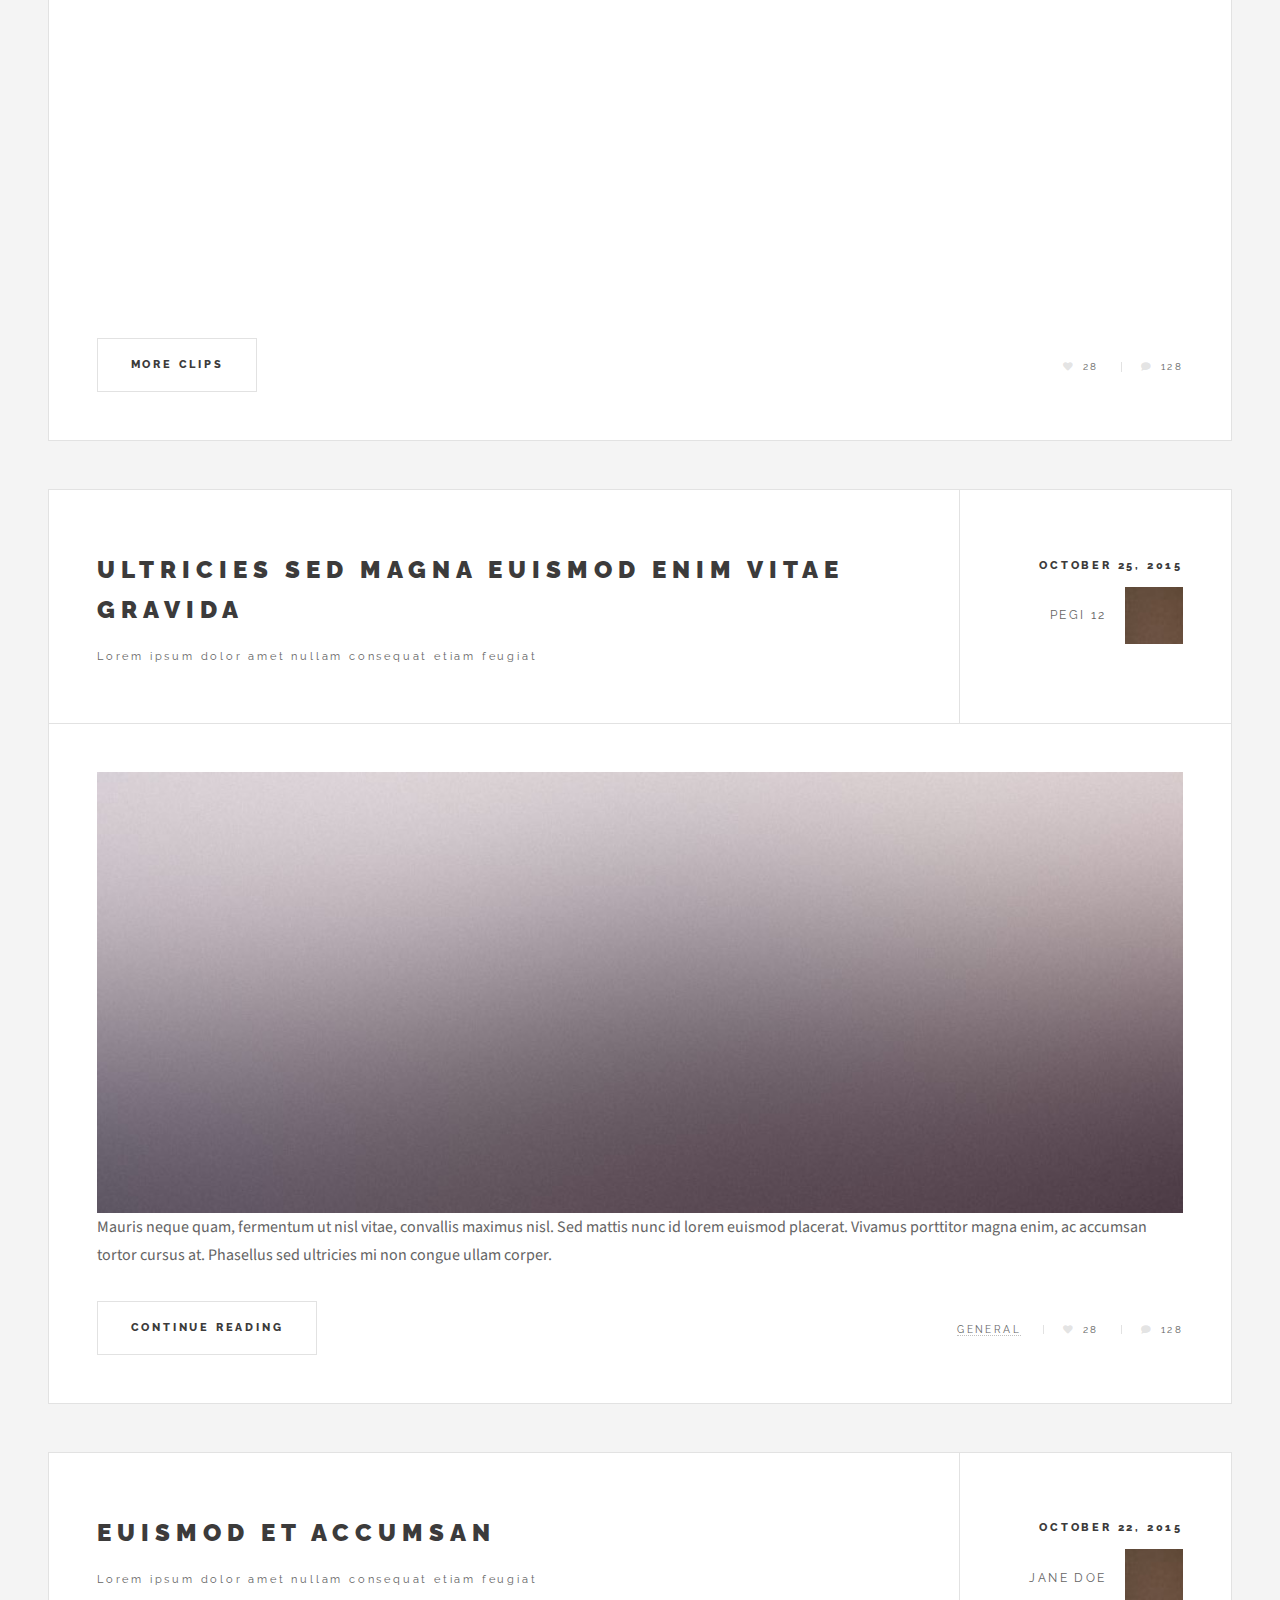
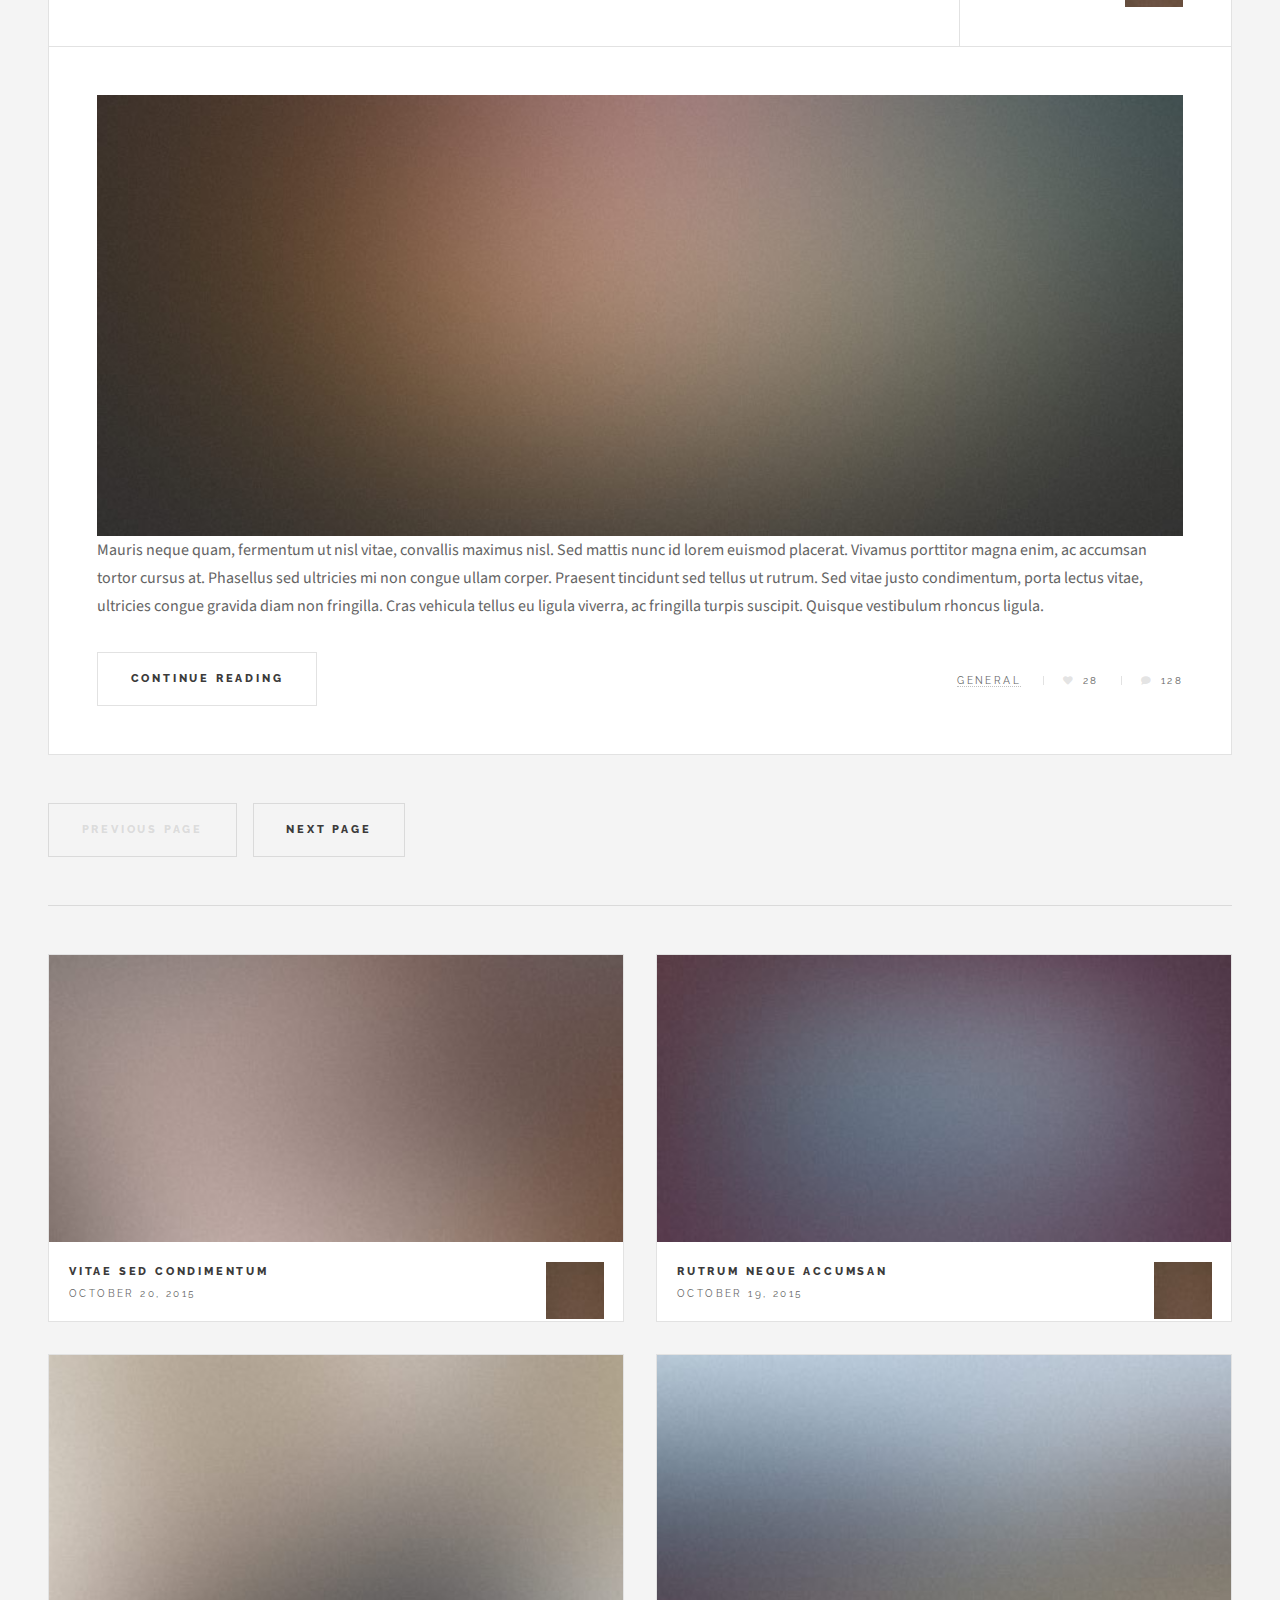
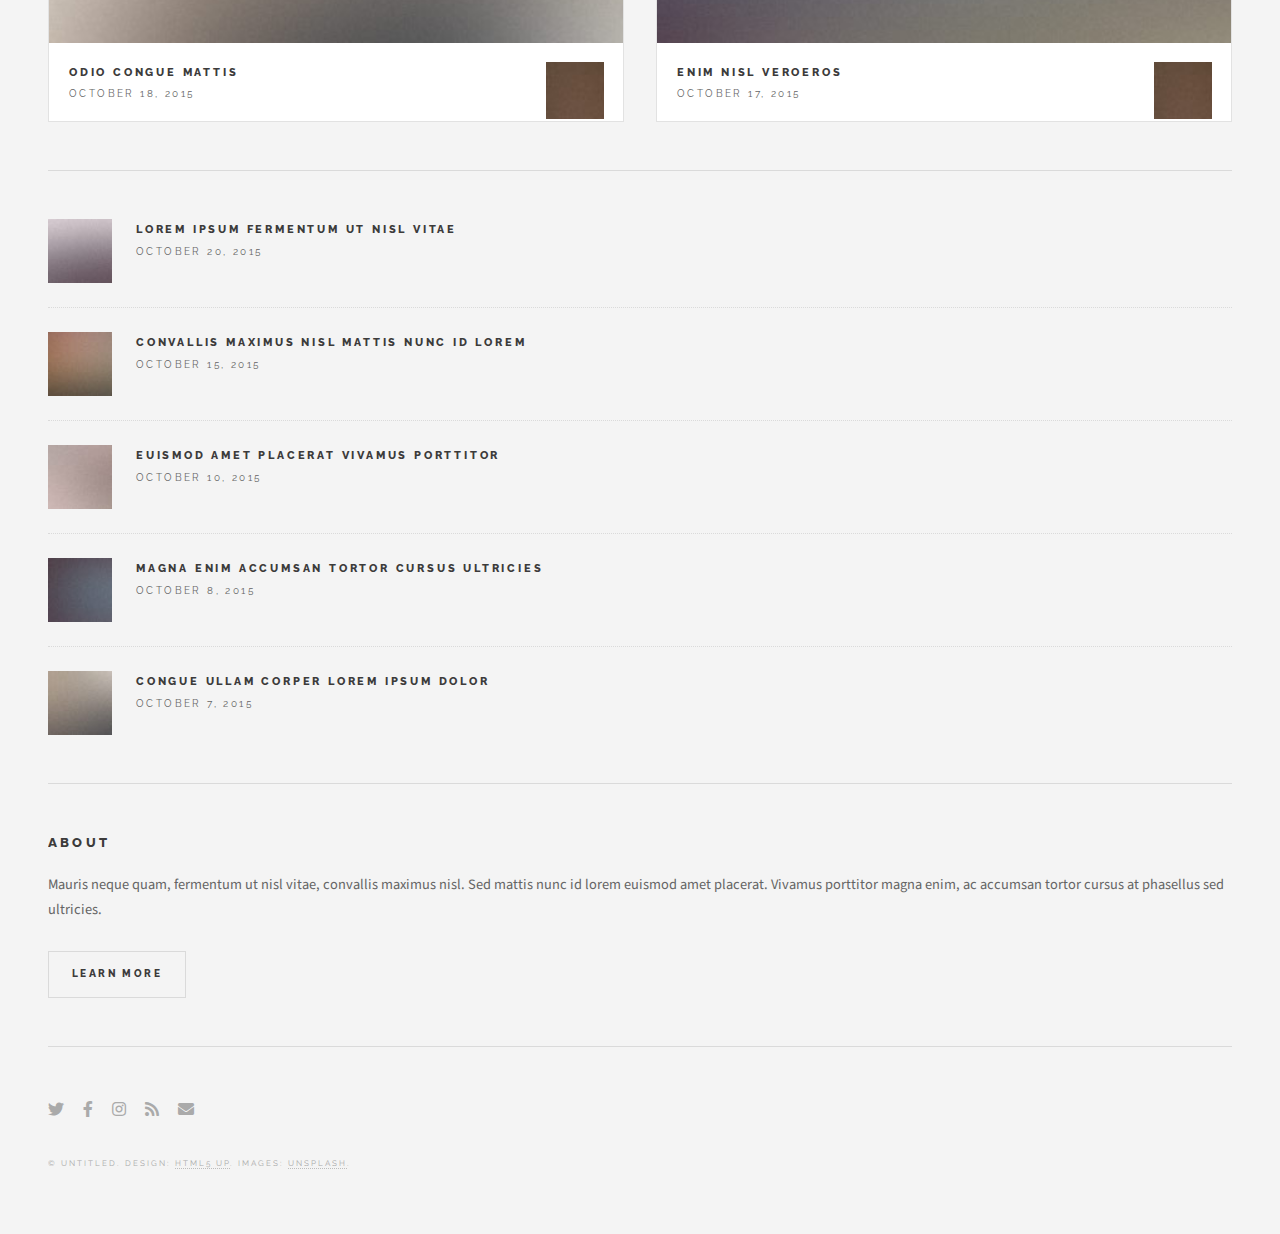
==== commit b0778523: "logo" ====
--- a/index.html
+++ b/index.html
@@ -108,7 +108,7 @@
 										
 									</div>
 								</header>
-								<a href="single.html" class="image featured"><img src="images/fnbg.png" alt="" /></a>
+								<a href="single.html" class="image featured"><img src="images/fnbg.jpg" alt="" /></a>
 								<p><b>Image Credits:</b> Epic Games</p>
 								<p>Mauris neque quam, fermentum ut nisl vitae, convallis maximus nisl. Sed mattis nunc id lorem euismod placerat. Vivamus porttitor magna enim, ac accumsan tortor cursus at. Phasellus sed ultricies mi non congue ullam corper. Praesent tincidunt sed tellus ut rutrum. Sed vitae justo condimentum, porta lectus vitae, ultricies congue gravida diam non fringilla.</p>
 								
@@ -507,7 +507,7 @@
 
 						<!-- Intro -->
 							<section id="intro">
-								<a href="#" class="logo"><img src="images/logo.jpg" alt="" /></a>
+								<a href="#" class="logo"><img src="images/logo.svg" alt="" /></a>
 								<header>
 									<h2>Game Clips</h2>
 									<p>Showcasing a wide variety of Games</p>
--- a/assets/css/main.css
+++ b/assets/css/main.css
@@ -3410,7 +3410,6 @@
 
 	#intro .logo {
 		border-bottom: 0;
-		display: inline-block;
 		margin: 0 0 1em 0;
 		overflow: hidden;
 		position: relative;
